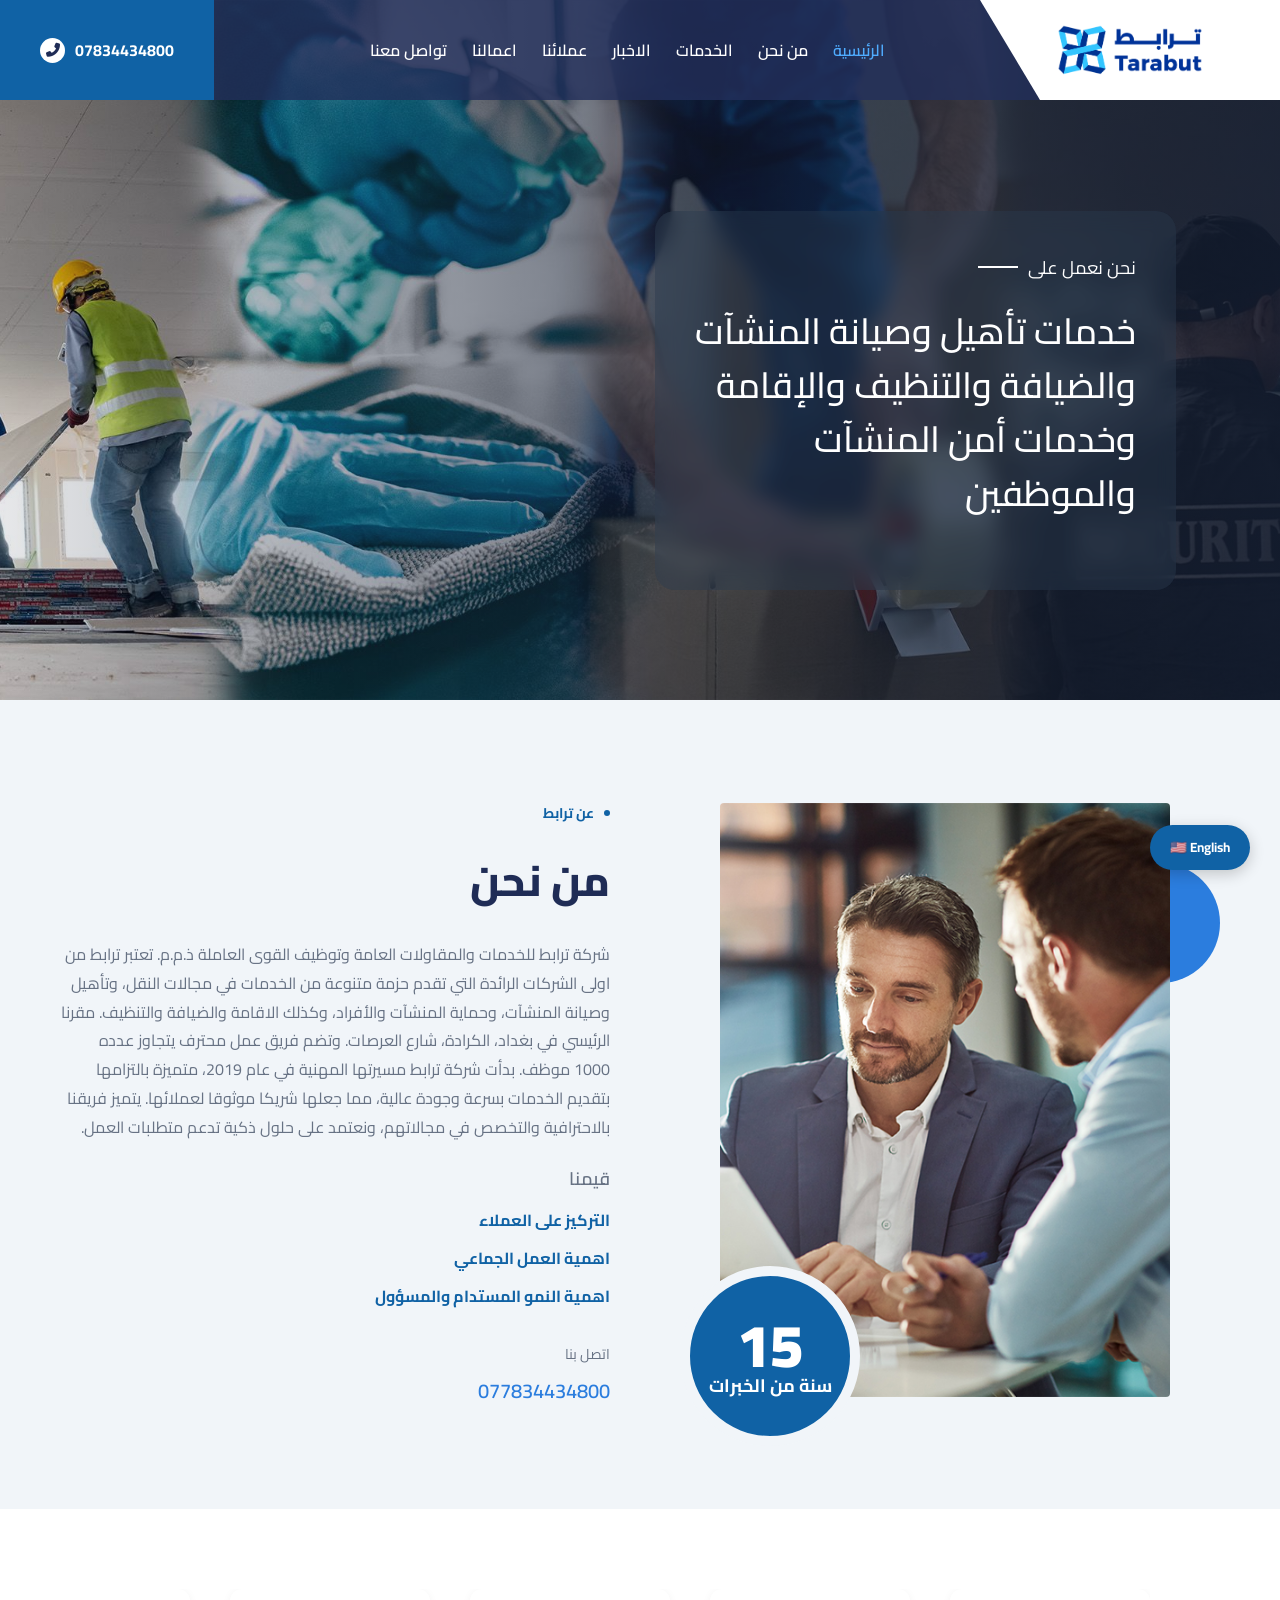
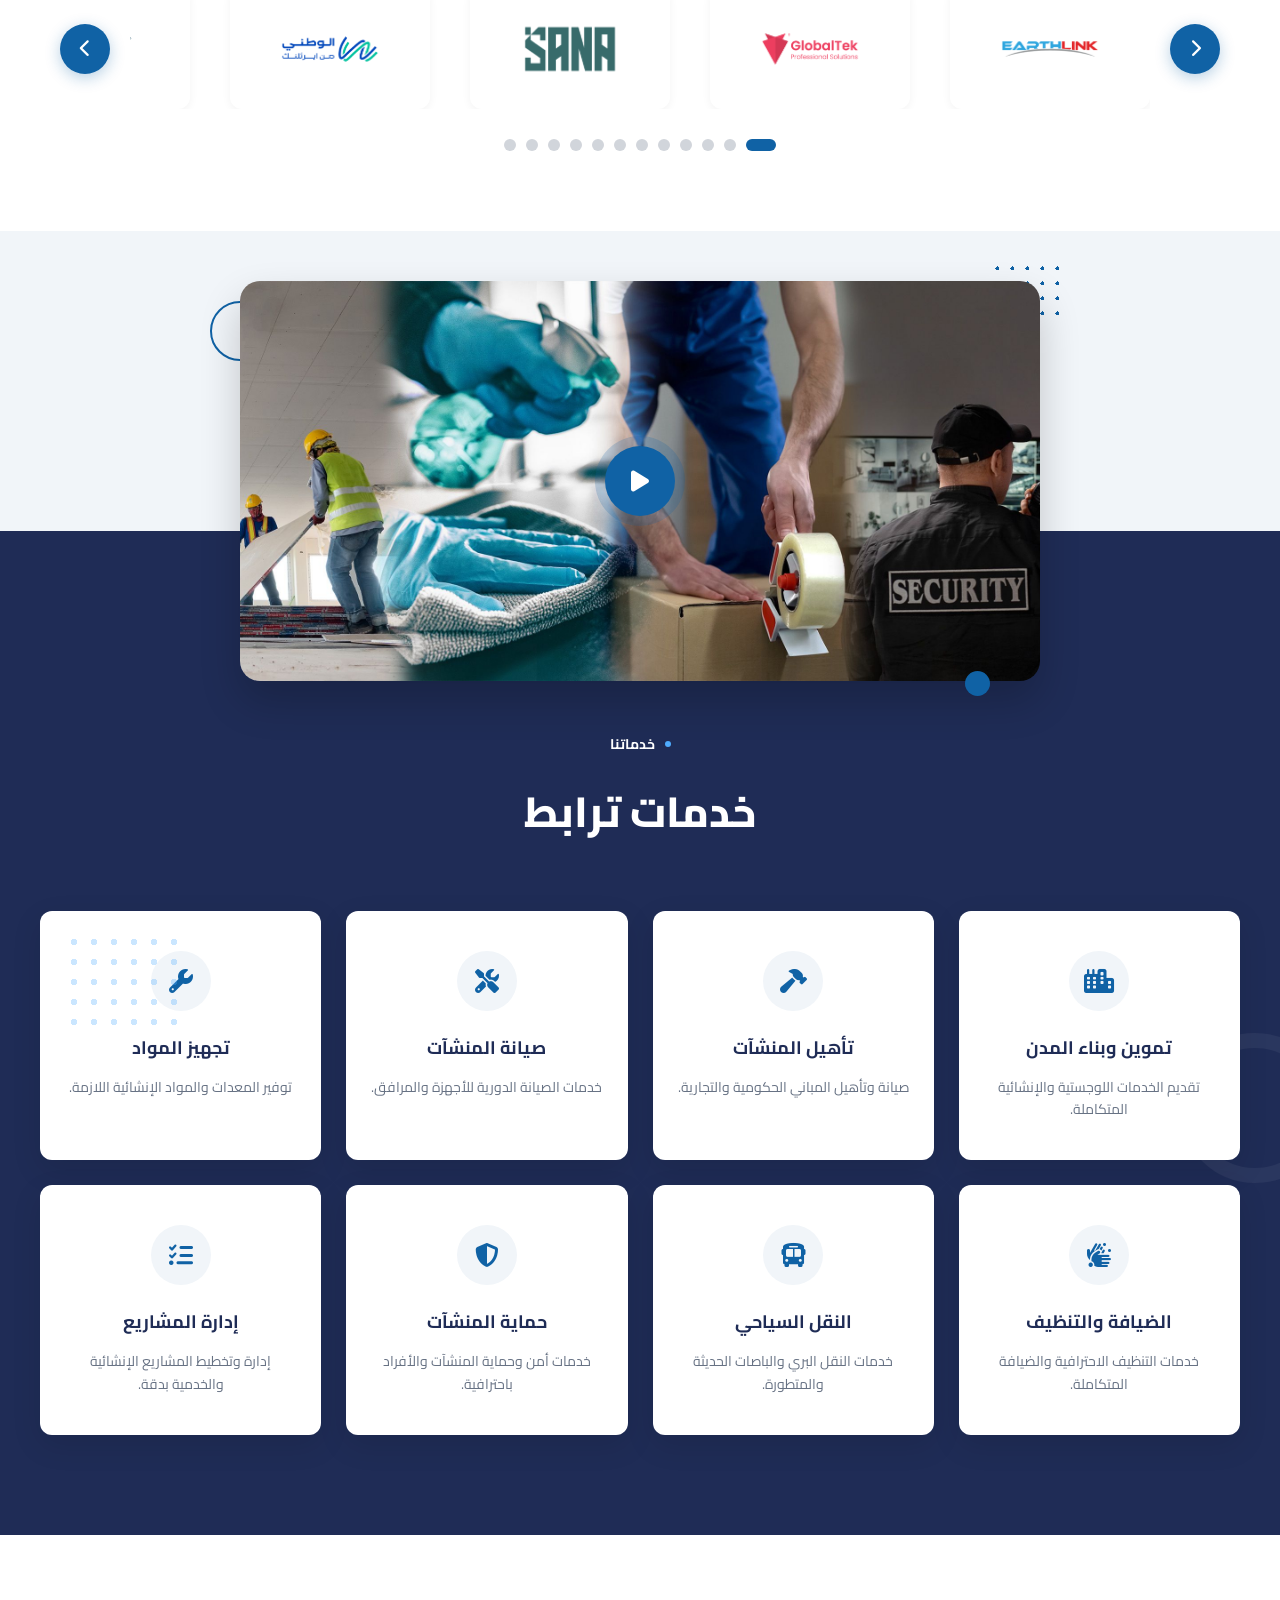
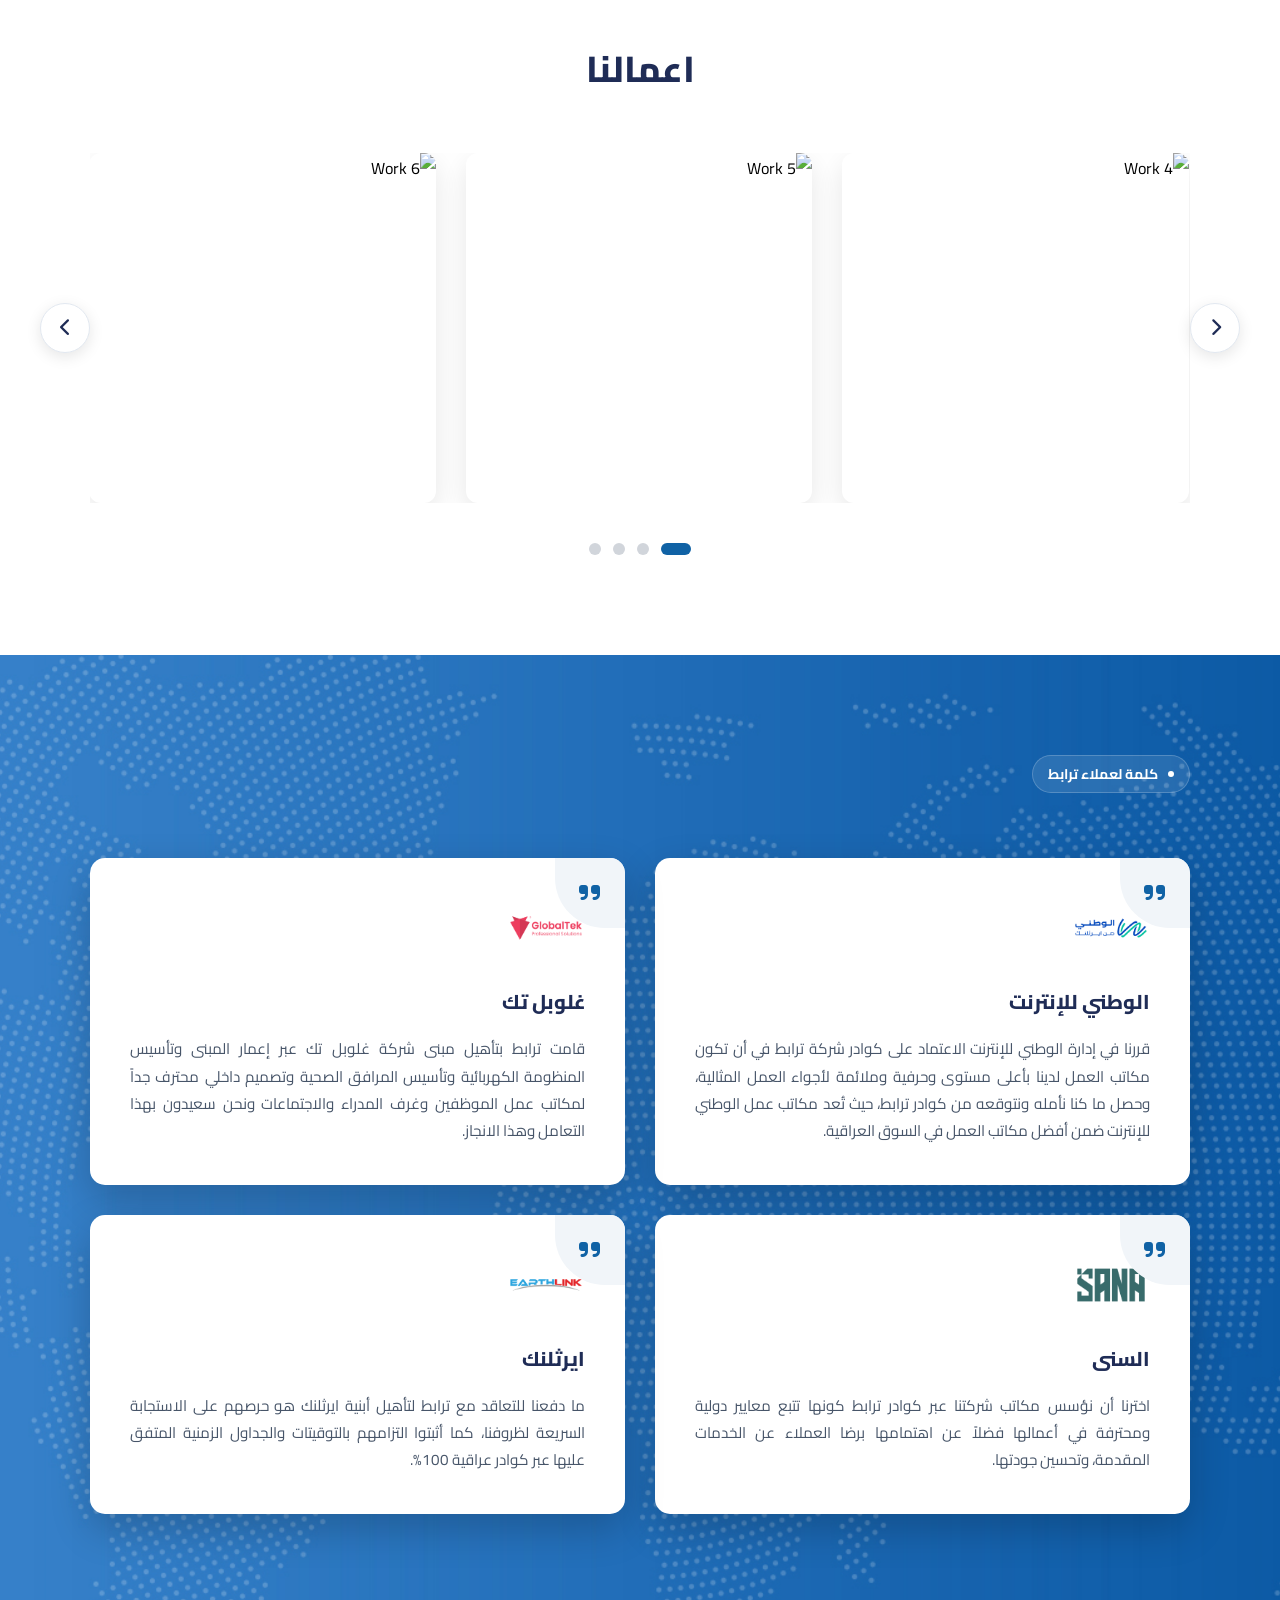
==== index.html @ a8ba9b27 "add partners section" ====
<!DOCTYPE html>
<html dir="rtl" lang="ar">

<head>
  <meta charset="UTF-8" />
  <meta name="viewport" content="width=device-width, initial-scale=1.0" />
  <link rel="stylesheet" href="https://cdnjs.cloudflare.com/ajax/libs/font-awesome/6.4.2/css/all.min.css"
    crossorigin="anonymous" referrerpolicy="no-referrer" />
  <link href="https://fonts.googleapis.com/css2?family=Cairo:wght@400;600;700;900&display=swap" rel="stylesheet">
  <link rel="stylesheet" href="css/style.css" />
  <link rel="stylesheet" href="css/style-en.css" />
  <link rel="stylesheet" href="css/responsive.css" />
  <title>Tarabut</title>
  <script>
    (function () {
      const savedLang = localStorage.getItem('selectedLang') || 'ar';
      const dir = savedLang === 'ar' ? 'rtl' : 'ltr';
      document.documentElement.setAttribute('lang', savedLang);
      document.documentElement.setAttribute('dir', dir);
    })();
  </script>
</head>

<body>

  <button id="lang-toggle" class="lang-btn" data-i18n="lang_btn">🇺🇸 English</button>

  <header class="site-header">
    <div class="header-inner">
      <div class="logo-area">
        <div class="logo-shape">
          <img src="assets/images/logo-tarabut.png" alt="Tarabut Logo" />
        </div>
        <button class="mobile-menu-toggle" id="mobile-menu-toggle" aria-label="Toggle menu">
          <i class="fas fa-bars"></i>
        </button>
      </div>

      <nav class="main-nav" id="main-nav">
        <ul>
          <li><a href="#" class="active" data-i18n="nav_home">الرئيسية</a></li>
          <li><a href="#" data-i18n="nav_about">من نحن</a></li>
          <li><a href="#" data-i18n="nav_services">الخدمات</a></li>
          <li><a href="#" data-i18n="nav_news">الاخبار</a></li>
          <li><a href="#clients" data-i18n="nav_clients">عملائنا</a></li>
          <li><a href="#work" data-i18n="nav_work">اعمالنا</a></li>
          <li><a href="#contact" data-i18n="nav_contact">تواصل معنا</a></li>
        </ul>
      </nav>

      <div class="top-bar">
        <div class="contact-info">
          <span data-i18n="contact_number">07834434800</span>
          <div class="phone-icon-circle">
            <i class="fas fa-phone-alt"></i>
          </div>
        </div>
      </div>
    </div>
  </header>

  <section class="hero">
    <div class="hero-overlay"></div>
    <div class="hero-content container">
      <div class="text-content">
        <p class="hero-subtitle" data-i18n="hero_subtitle">نحن نعمل على</p>
        <h1 class="hero-title" data-i18n="hero_title">
          خدمات تأهيل وصيانة المنشآت <br>
          والضيافة والتنظيف والإقامة <br>
          وخدمات أمن المنشآت <br>
          والموظفين
        </h1>
      </div>
    </div>
  </section>

  <section class="about-us" id="about">
    <div class="container about-container">
      <div class="about-text">
        <div class="section-tag">
          <span class="dot"></span>
          <span data-i18n="about_tag">عن ترابط</span>
        </div>
        <h2 class="section-title" data-i18n="about_title">من نحن</h2>
        <p class="about-description" data-i18n="about_desc">
          شركة ترابط للخدمات والمقاولات العامة...
        </p>

        <h3 class="values-title" data-i18n="about_values_title">قيمنا</h3>
        <ul class="values-list">
          <li data-i18n="about_value_1">- التركيز على العملاء</li>
          <li data-i18n="about_value_2">- اهمية العمل الجماعي</li>
          <li data-i18n="about_value_3">- اهمية النمو المستدام والمسؤول</li>
        </ul>

        <div class="about-contact">
          <span class="contact-label" data-i18n="about_contact_label">اتصل بنا</span>
          <a href="tel:077834434800" class="contact-number" data-i18n="about_contact_number">077834434800</a>
        </div>
      </div>

      <div class="about-image">
        <div class="image-wrapper">
          <img src="assets/images/about-us.jpeg" alt="About Tarabut Meeting" />
          <div class="blue-circle-top"></div>
          <div class="experience-badge">
            <span class="exp-year" data-i18n="year_exp">15</span>
            <span class="exp-text" data-i18n="year_exp_text">سنة من <br> الخبرات</span>
          </div>
        </div>
      </div>
    </div>
  </section>

  <section class="clients-slider-section">
    <div class="container">
      <div class="slider-wrapper">
        <button class="slider-arrow slider-arrow-prev" id="sliderPrev">
          <i class="fas fa-chevron-left"></i>
        </button>

        <div class="slider-container" id="sliderContainer">
          <div class="slider-track" id="sliderTrack">
            <div class="slide-item">
              <img src="assets/images/logo/logo-Earthlink.png" alt="Earthlink">
            </div>
            <div class="slide-item">
              <img src="assets/images/logo/logo-global.png" alt="GlobalTek">
            </div>
            <div class="slide-item">
              <img src="assets/images/logo/logo-sana.png" alt="Sana Tech">
            </div>
            <div class="slide-item">
              <img src="assets/images/logo/logo-watani.png" alt="Watani">
            </div>
            <div class="slide-item">
              <img src="assets/images/logo/Nu.svg" alt="Nu">
            </div>
            <div class="slide-item">
              <img src="assets/images/logo/Tamata.svg" alt="Tamata">
            </div>
            <div class="slide-item">
              <img src="assets/images/logo/Tash.svg" alt="Tash">
            </div>
            <div class="slide-item">
              <img src="assets/images/logo/Tech.svg" alt="Tech">
            </div>
            <div class="slide-item">
              <img src="assets/images/logo/ta3lem.svg" alt="Ta3lem">
            </div>
            <div class="slide-item">
              <img src="assets/images/logo/taza.svg" alt="Taza">
            </div>
            <div class="slide-item">
              <img src="assets/images/logo/window-world.svg" alt="Window World">
            </div>
            <div class="slide-item">
              <img src="assets/images/logo/earthlink-aca.png" alt="Earthlink Academy">
            </div>
          </div>
        </div>

        <button class="slider-arrow slider-arrow-next" id="sliderNext">
          <i class="fas fa-chevron-right"></i>
        </button>
      </div>

      <div class="slider-dots" id="sliderDots"></div>
    </div>
  </section>

  <section class="services-section" id="services">
    <div class="services-video-container">
      <div class="video-placeholder">
        <img src="assets/images/home-banner.jpg" alt="Services Intro" />
        <div class="play-btn">
          <i class="fas fa-play"></i>
        </div>
        <div class="video-dots-top"></div>
        <div class="video-circle-left"></div>
        <div class="video-blue-dot-bottom"></div>
      </div>
    </div>

    <div class="services-content-wrapper">
      <div class="container">
        <div class="services-header">
          <div class="section-tag">
            <span class="dot"></span>
            <span data-i18n="services_tag">خدماتنا</span>
          </div>
          <h2 class="section-title" data-i18n="services_title">خدمات ترابط</h2>
        </div>

        <div class="services-grid">
          <div class="service-card">
            <div class="service-icon"><i class="fas fa-city"></i></div>
            <h3 data-i18n="service_1_title">تموين وبناء المدن</h3>
            <p data-i18n="service_1_desc">تقديم الخدمات اللوجستية والإنشائية المتكاملة.</p>
          </div>
          <div class="service-card">
            <div class="service-icon"><i class="fas fa-hammer"></i></div>
            <h3 data-i18n="service_2_title">تأهيل المنشآت</h3>
            <p data-i18n="service_2_desc">صيانة وتأهيل المباني الحكومية والتجارية.</p>
          </div>
          <div class="service-card">
            <div class="service-icon"><i class="fas fa-tools"></i></div>
            <h3 data-i18n="service_3_title">صيانة المنشآت</h3>
            <p data-i18n="service_3_desc">خدمات الصيانة الدورية للأجهزة والمرافق.</p>
          </div>
          <div class="service-card">
            <div class="service-icon"><i class="fas fa-wrench"></i></div>
            <h3 data-i18n="service_4_title">تجهيز المواد</h3>
            <p data-i18n="service_4_desc">توفير المعدات والمواد الإنشائية اللازمة.</p>
          </div>

          <div class="service-card">
            <div class="service-icon"><i class="fas fa-hands-wash"></i></div>
            <h3 data-i18n="service_5_title">الضيافة والتنظيف</h3>
            <p data-i18n="service_5_desc">خدمات التنظيف الاحترافية والضيافة المتكاملة.</p>
          </div>
          <div class="service-card">
            <div class="service-icon"><i class="fas fa-bus"></i></div>
            <h3 data-i18n="service_6_title">النقل السياحي</h3>
            <p data-i18n="service_6_desc">خدمات النقل البري والباصات الحديثة والمتطورة.</p>
          </div>
          <div class="service-card">
            <div class="service-icon"><i class="fas fa-shield-alt"></i></div>
            <h3 data-i18n="service_7_title">حماية المنشآت</h3>
            <p data-i18n="service_7_desc">خدمات أمن وحماية المنشآت والأفراد باحترافية.</p>
          </div>
          <div class="service-card">
            <div class="service-icon"><i class="fas fa-tasks"></i></div>
            <h3 data-i18n="service_8_title">إدارة المشاريع</h3>
            <p data-i18n="service_8_desc">إدارة وتخطيط المشاريع الإنشائية والخدمية بدقة.</p>
          </div>
        </div>
      </div>
      <div class="bg-dots-left"></div>
      <div class="bg-circle-right"></div>
    </div>
  </section>

  <section class="work-section" id="work">
    <div class="container">
      <div class="work-header">
        <h2 class="section-title text-center" data-i18n="work_title">اعمالنا</h2>
      </div>

      <div class="work-slider-wrapper">
        <button class="work-slider-arrow work-prev" id="workPrev" aria-label="Previous slide">
          <i class="fas fa-chevron-left"></i>
        </button>

        <div class="work-slider-container" id="workSliderContainer">
          <div class="work-slider-track" id="workSliderTrack">
            <!-- Example images using Unsplash for demonstration -->
            <div class="work-item">
              <img src="https://images.unsplash.com/photo-1497366216548-37526070297c?auto=format&fit=crop&w=600&q=80"
                alt="Work 1">
            </div>
            <div class="work-item">
              <img src="https://images.unsplash.com/photo-1497366811353-6870744d04b2?auto=format&fit=crop&w=600&q=80"
                alt="Work 2">
            </div>
            <div class="work-item">
              <img src="https://images.unsplash.com/photo-1497215842964-222b430dc094?auto=format&fit=crop&w=600&q=80"
                alt="Work 3">
            </div>
            <div class="work-item">
              <img src="https://images.unsplash.com/photo-1542744173-8e7e53415bb0?auto=format&fit=crop&w=600&q=80"
                alt="Work 4">
            </div>
            <div class="work-item">
              <img src="https://images.unsplash.com/photo-1524758631624-e2822e304c36?auto=format&fit=crop&w=600&q=80"
                alt="Work 5">
            </div>
            <div class="work-item">
              <img src="https://images.unsplash.com/photo-1556761175-b413da4baf72?auto=format&fit=crop&w=600&q=80"
                alt="Work 6">
            </div>
          </div>
        </div>

        <button class="work-slider-arrow work-next" id="workNext" aria-label="Next slide">
          <i class="fas fa-chevron-right"></i>
        </button>
      </div>

      <div class="work-slider-dots" id="workDots"></div>
    </div>
  </section>

  <section class="testimonials-section" id="testimonials">
    <div class="container">
      <div class="testimonials-header">
        <div class="section-tag">
          <span class="dot"></span>
          <span data-i18n="testimonials_tag">كلمة لعملاء ترابط</span>
        </div>
      </div>

      <div class="testimonials-grid">
        <div class="testimonial-card">
          <div class="quote-icon"><i class="fas fa-quote-right"></i></div>
          <div class="testimonial-logo">
            <img src="assets/images/logo/logo-watani.png" alt="Watani Internet">
          </div>
          <h3 data-i18n="testimonial_1_title">الوطني للإنترنت</h3>
          <p data-i18n="testimonial_1_desc">قررنا في إدارة الوطني للإنترنت الاعتماد على كوادر شركة ترابط في أن تكون
            مكاتب العمل لدينا بأعلى مستوى وحرفية وملائمة لأجواء العمل المثالية، وحصل ما كنا نأمله ونتوقعه من كوادر
            ترابط، حيث تُعد مكاتب عمل الوطني للإنترنت ضمن أفضل مكاتب العمل في السوق العراقية.</p>
        </div>

        <div class="testimonial-card">
          <div class="quote-icon"><i class="fas fa-quote-right"></i></div>
          <div class="testimonial-logo">
            <img src="assets/images/logo/logo-global.png" alt="GlobalTek">
          </div>
          <h3 data-i18n="testimonial_2_title">غلوبل تك</h3>
          <p data-i18n="testimonial_2_desc">قامت ترابط بتأهيل مبنى شركة غلوبل تك عبر إعمار المبنى وتأسيس المنظومة
            الكهربائية وتأسيس المرافق الصحية وتصميم داخلي محترف جداً لمكاتب عمل الموظفين وغرف المدراء والاجتماعات ونحن
            سعيدون بهذا التعامل وهذا الانجاز.</p>
        </div>

        <div class="testimonial-card">
          <div class="quote-icon"><i class="fas fa-quote-right"></i></div>
          <div class="testimonial-logo">
            <img src="assets/images/logo/logo-sana.png" alt="Sana">
          </div>
          <h3 data-i18n="testimonial_3_title">السنى</h3>
          <p data-i18n="testimonial_3_desc">اخترنا أن نؤسس مكاتب شركتنا عبر كوادر ترابط كونها تتبع معايير دولية ومحترفة
            في أعمالها فضلاً عن اهتمامها برضا العملاء عن الخدمات المقدمة، وتحسين جودتها.</p>
        </div>

        <div class="testimonial-card">
          <div class="quote-icon"><i class="fas fa-quote-right"></i></div>
          <div class="testimonial-logo">
            <img src="assets/images/logo/logo-Earthlink.png" alt="Earthlink">
          </div>
          <h3 data-i18n="testimonial_4_title">ايرثلنك</h3>
          <p data-i18n="testimonial_4_desc">ما دفعنا للتعاقد مع ترابط لتأهيل أبنية ايرثلنك هو حرصهم على الاستجابة
            السريعة لظروفنا، كما أثبتوا التزامهم بالتوقيتات والجداول الزمنية المتفق عليها عبر كوادر عراقية 100%.</p>
        </div>
      </div>
    </div>
  </section>

  <script src="js/translations.js"></script>
  <script src="js/main.js"></script>
</body>

</html>
---- css/style.css ----
@import url('https://fonts.googleapis.com/css2?family=Cairo:wght@400;600;700;900&display=swap');

* {
  margin: 0;
  padding: 0;
  box-sizing: border-box;
  font-family: 'Cairo', sans-serif;
}

html,
body {
  overflow-x: hidden;
  width: 100%;
  position: relative;
}

section {
  overflow: hidden;
}

.text-center {
  text-align: center;
}

.lang-btn {
  position: fixed;
  bottom: 30px;
  right: 30px;
  background-color: #1062a5;
  color: #fff;
  border: none;
  padding: 10px 20px;
  border-radius: 30px;
  font-weight: 700;
  cursor: pointer;
  z-index: 1000;
  box-shadow: 0 4px 15px rgba(0, 0, 0, 0.2);
  transition: all 0.3s ease;
}

.lang-btn:hover {
  background-color: #0d518c;
  transform: translateY(-2px);
}

.site-header {
  position: absolute;
  top: 0;
  left: 0;
  width: 100%;
  z-index: 100;
  background: transparent;
}

.header-inner {
  display: flex;
  height: 100px;
  position: relative;
  justify-content: space-between;
  align-items: center;
  width: 100%;
  background-color: transparent;
}

.logo-area {
  position: relative;
  z-index: 10;
  display: flex;
  align-items: center;
  background-color: #fff;
  height: 100%;
  padding: 0 60px;
  clip-path: polygon(0 0, 100% 0, 100% 100%, 60px 100%);
}

.logo-shape {
  width: 100%;
  display: flex;
  justify-content: center;
  align-items: center;
}

.logo-shape img {
  max-width: 180px;
  height: auto;
}


.top-bar {
  height: 100%;
  background-color: #1062a5;
  display: flex;
  align-items: center;
  padding: 0 40px;
  margin-left: 0;
}

.contact-info {
  display: flex;
  align-items: center;
  color: #fff;
  gap: 10px;
  font-weight: 700;
}

.phone-icon-circle {
  background: #fff;
  color: #1f2c56;
  width: 25px;
  height: 25px;
  border-radius: 50%;
  display: flex;
  justify-content: center;
  align-items: center;
  font-size: 14px;
}

.main-nav {
  display: flex;
  align-items: center;
  height: 100%;
  background: rgba(34, 47, 90, 0.8);
  padding: 0 40px;
  margin-right: -60px;
  flex-grow: 1;
  justify-content: center;
}

.main-nav ul {
  list-style: none;
  display: flex;
  gap: 25px;
}

.main-nav ul li a {
  text-decoration: none;
  color: #fff;
  font-size: 16px;
  font-weight: 600;
  transition: color 0.3s;
}

.main-nav ul li a:hover,
.main-nav ul li a.active {
  color: #4facfe;
}

.hero {
  position: relative;
  height: 700px;
  width: 100%;
  padding-top: 100px;
  background-image: url('../assets/images/home-banner.jpg');
  background-size: cover;
  background-position: center;
  display: flex;
  align-items: center;
}

.hero-overlay {
  position: absolute;
  top: 0;
  left: 0;
  width: 100%;
  height: 100%;
  background: linear-gradient(270deg, rgba(20, 30, 50, 0.85) 0%, rgba(20, 30, 50, 0.6) 50%, rgba(20, 30, 50, 0.1) 100%);
  z-index: 1;
}

.hero-content {
  position: relative;
  z-index: 2;
  width: 100%;
  max-width: 1200px;
  margin: 0 auto;
  color: #fff;
  display: flex;
  justify-content: flex-start;
  padding: 0 5%;
}

.text-content {
  background-color: rgba(44, 62, 80, 0.4);
  backdrop-filter: blur(10px);
  -webkit-backdrop-filter: blur(10px);
  padding: 40px;
  border-radius: 20px;
  max-width: 650px;
}

.hero-subtitle {
  display: flex;
  align-items: center;
  gap: 10px;
  font-size: 18px;
  margin-bottom: 20px;
}

.hero-subtitle::after {
  content: '';
  display: block;
  width: 40px;
  height: 2px;
  background: #fff;
}

.hero-title {
  font-size: 36px;
  font-weight: 500;
  line-height: 1.5;
  margin-bottom: 30px;
}

.about-us {
  padding: 100px 0;
  background-color: #f1f5f9;
  position: relative;
  overflow: hidden;
}

.about-container {
  display: flex;
  align-items: center;
  justify-content: space-between;
  gap: 60px;
  flex-direction: row-reverse;
  max-width: 1200px;
  margin: 0 auto;
  padding: 0 20px;
}

.about-text {
  flex: 1;
}

.section-tag {
  display: flex;
  align-items: center;
  justify-content: flex-start;
  gap: 10px;
  color: #1062a5;
  font-weight: 700;
  font-size: 14px;
  margin-bottom: 15px;
}

.section-tag .dot {
  width: 6px;
  height: 6px;
  background-color: #1062a5;
  border-radius: 50%;
}

.section-title {
  font-size: 42px;
  font-weight: 800;
  color: #1f2c56;
  margin-bottom: 20px;
  position: relative;
}

.about-description {
  color: #677284;
  font-size: 16px;
  line-height: 1.8;
  margin-bottom: 20px;
  font-weight: 400;
}

.values-title {
  font-size: 18px;
  color: #677284;
  margin-bottom: 10px;
  font-weight: 600;
}

.values-list {
  list-style: none;
  margin-bottom: 30px;
  padding: 0;
}

.values-list li {
  color: #1062a5;
  font-size: 16px;
  font-weight: 700;
  margin-bottom: 8px;
}

.about-contact {
  display: block;
  margin-top: 15px;
}

.contact-label {
  display: block;
  font-size: 14px;
  color: #677284;
  margin-bottom: 5px;
}

.contact-number {
  font-size: 20px;
  font-weight: 600;
  color: #2b7dde;
  text-decoration: none;
  display: inline-block;
  direction: ltr;
}

.about-image {
  flex: 1;
  position: relative;
  display: flex;
  justify-content: center;
}

.image-wrapper {
  position: relative;
  z-index: 10;
}

.image-wrapper img {
  width: 100%;
  max-width: 450px;
  height: auto;
  min-height: 500px;
  object-fit: cover;
  border-radius: 4px;
}

.experience-badge {
  position: absolute;
  bottom: -40px;
  left: -40px;
  width: 180px;
  height: 180px;
  background-color: #1062a5;
  border-radius: 50%;
  color: #fff;
  display: flex;
  flex-direction: column;
  justify-content: center;
  align-items: center;
  text-align: center;
  border: 10px solid #f1f5f9;
  z-index: 20;
}

.exp-year {
  font-size: 60px;
  font-weight: 900;
  line-height: 1;
}

.exp-text {
  font-size: 18px;
  font-weight: 700;
  line-height: 1.2;
}

.blue-circle-top {
  position: absolute;
  top: 60px;
  right: -50px;
  width: 120px;
  height: 120px;
  background-color: #2b7dde;
  border-radius: 50%;
  z-index: -1;
}

.clients-slider-section {
  padding: 80px 0;
  background-color: #fff;
  position: relative;
  overflow: hidden;
}

.clients-slider-section .container {
  max-width: 1200px;
  margin: 0 auto;
  padding: 0 20px;
}

.slider-wrapper {
  position: relative;
  display: flex;
  align-items: center;
  gap: 20px;
}

.slider-container {
  flex: 1;
  overflow: hidden;
  position: relative;
}

.slider-track {
  display: flex;
  gap: 40px;
  transition: transform 0.5s ease-in-out;
  will-change: transform;
}

.slide-item {
  flex: 0 0 auto;
  width: 200px;
  height: 120px;
  display: flex;
  align-items: center;
  justify-content: center;
  background: #fff;
  border-radius: 12px;
  padding: 20px;
  box-shadow: 0 2px 10px rgba(0, 0, 0, 0.05);
  transition: all 0.3s ease;
}

.slide-item:hover {
  transform: translateY(-5px);
  box-shadow: 0 8px 20px rgba(0, 0, 0, 0.1);
}

.slide-item img {
  max-width: 100%;
  max-height: 100%;
  object-fit: contain;
  filter: none;
  opacity: 1;
  transition: all 0.3s ease;
}

.slide-item:hover img {
  transform: scale(1.05);
}

.slider-arrow {
  width: 50px;
  height: 50px;
  border-radius: 50%;
  background-color: #1062a5;
  color: #fff;
  border: none;
  cursor: pointer;
  display: flex;
  align-items: center;
  justify-content: center;
  font-size: 18px;
  transition: all 0.3s ease;
  box-shadow: 0 4px 15px rgba(16, 98, 165, 0.3);
  z-index: 10;
}

.slider-arrow:hover {
  background-color: #0d518c;
  transform: scale(1.1);
  box-shadow: 0 6px 20px rgba(16, 98, 165, 0.4);
}

.slider-arrow:active {
  transform: scale(0.95);
}

.slider-arrow i {
  pointer-events: none;
}

.slider-dots {
  display: flex;
  justify-content: center;
  gap: 10px;
  margin-top: 30px;
}

.slider-dot {
  width: 12px;
  height: 12px;
  border-radius: 50%;
  background-color: #d1d5db;
  cursor: pointer;
  transition: all 0.3s ease;
  border: none;
  padding: 0;
}

.slider-dot.active {
  background-color: #1062a5;
  width: 30px;
  border-radius: 6px;
}

.slider-dot:hover {
  background-color: #9ca3af;
}

[dir="rtl"] .slider-arrow-prev i {
  transform: scaleX(-1);
}

[dir="rtl"] .slider-arrow-next i {
  transform: scaleX(-1);
}

.services-section {
  position: relative;
  background-color: #f1f5f9;
  padding-top: 50px;
}

.services-video-container {
  max-width: 800px;
  margin: 0 auto;
  position: relative;
  z-index: 10;
}

.video-placeholder {
  position: relative;
  border-radius: 20px;
  overflow: visible;
  box-shadow: 0 20px 40px rgba(0, 0, 0, 0.2);
}

.video-placeholder img {
  width: 100%;
  height: 400px;
  object-fit: cover;
  border-radius: 20px;
  display: block;
}

.play-btn {
  position: absolute;
  top: 50%;
  left: 50%;
  transform: translate(-50%, -50%);
  width: 70px;
  height: 70px;
  background-color: #1062a5;
  color: #fff;
  border-radius: 50%;
  display: flex;
  align-items: center;
  justify-content: center;
  font-size: 24px;
  cursor: pointer;
  box-shadow: 0 0 0 10px rgba(16, 98, 165, 0.2);
  transition: all 0.3s ease;
}

.play-btn:hover {
  transform: translate(-50%, -50%) scale(1.1);
  background-color: #0d518c;
}

.video-dots-top {
  position: absolute;
  top: -20px;
  right: -30px;
  width: 80px;
  height: 60px;
  background-image: radial-gradient(#1062a5 2px, transparent 2px);
  background-size: 15px 15px;
  z-index: -1;
}

.video-circle-left {
  position: absolute;
  top: 20px;
  left: -30px;
  width: 60px;
  height: 60px;
  border: 2px solid #1062a5;
  border-radius: 50%;
  z-index: -1;
}

.video-blue-dot-bottom {
  position: absolute;
  bottom: -15px;
  right: 50px;
  width: 25px;
  height: 25px;
  background-color: #1062a5;
  border-radius: 50%;
}

.services-content-wrapper {
  background-color: #1f2c56;
  padding: 200px 0 100px;
  margin-top: -150px;
  position: relative;
  overflow: hidden;
}

.services-header {
  text-align: center;
  margin-bottom: 60px;
}

.services-header .section-tag {
  justify-content: center;
  color: #fff;
}

.services-header .section-tag .dot {
  background-color: #4facfe;
}

.services-header .section-title {
  color: #fff;
}

.services-grid {
  display: grid;
  grid-template-columns: repeat(4, 1fr);
  gap: 25px;
  max-width: 1200px;
  margin: 0 auto;
  align-items: stretch;
}

.service-card {
  background-color: #fff;
  padding: 40px 25px;
  border-radius: 12px;
  text-align: center;
  transition: all 0.3s ease;
  display: flex;
  flex-direction: column;
  align-items: center;
  box-shadow: 0 10px 30px rgba(0, 0, 0, 0.1);
  height: 100%;
}

.service-card:nth-child(n+5) {
  grid-column: auto;
}


.service-icon {
  width: 60px;
  height: 60px;
  background-color: #f1f5f9;
  border-radius: 50%;
  display: flex;
  align-items: center;
  justify-content: center;
  color: #1062a5;
  font-size: 24px;
  margin-bottom: 20px;
}

.service-card h3 {
  font-size: 18px;
  color: #1f2c56;
  margin-bottom: 12px;
  font-weight: 700;
}

.service-card p {
  font-size: 14px;
  color: #677284;
  line-height: 1.6;
}

.service-card:hover {
  transform: translateY(-10px);
  background-color: #1062a5;
  color: #fff;
}

.service-card:hover .service-icon {
  background-color: rgba(255, 255, 255, 0.2);
  color: #fff;
}

.service-card:hover h3,
.service-card:hover p {
  color: #fff;
}

.bg-dots-left {
  position: absolute;
  top: 40%;
  left: 5%;
  width: 120px;
  height: 100px;
  background-image: radial-gradient(rgba(79, 172, 254, 0.3) 3px, transparent 3px);
  background-size: 20px 20px;
}

.bg-circle-right {
  position: absolute;
  top: 50%;
  right: -50px;
  width: 150px;
  height: 150px;
  border: 15px solid rgba(255, 255, 255, 0.05);
  border-radius: 50%;
}

@media (max-width: 1100px) {
  .services-grid {
    grid-template-columns: repeat(2, 1fr);
    padding: 0 20px;
  }

  .services-grid .service-card:nth-child(5) {
    margin-inline-start: 0;
  }
}

@media (max-width: 768px) {
  .services-grid {
    grid-template-columns: 1fr;
  }
}

.work-section {
  padding: 100px 0;
  background-color: #fff;
  overflow: hidden;
}

.work-header {
  margin-bottom: 50px;
}

.work-header .section-title {
  font-size: 36px;
  color: #1f2c56;
}

.work-slider-wrapper {
  position: relative;
  max-width: 1200px;
  margin: 0 auto;
  padding: 0 50px;
  display: flex;
  align-items: center;
}

.work-slider-container {
  width: 100%;
  overflow: hidden;
  position: relative;
}

.work-slider-track {
  display: flex;
  gap: 30px;
  transition: transform 0.5s ease-in-out;
  will-change: transform;
}

.work-item {
  flex: 0 0 calc((100% - 60px) / 3);
  height: 350px;
  border-radius: 12px;
  overflow: hidden;
  box-shadow: 0 10px 30px rgba(0, 0, 0, 0.1);
}

.work-item img {
  width: 100%;
  height: 100%;
  object-fit: cover;
  transition: transform 0.5s ease;
}

.work-item:hover img {
  transform: scale(1.1);
}

.work-slider-arrow {
  width: 50px;
  height: 50px;
  border-radius: 50%;
  background-color: #fff;
  color: #1f2c56;
  border: 1px solid #e2e8f0;
  cursor: pointer;
  display: flex;
  align-items: center;
  justify-content: center;
  font-size: 18px;
  transition: all 0.3s ease;
  position: absolute;
  top: 50%;
  transform: translateY(-50%);
  z-index: 10;
  box-shadow: 0 4px 15px rgba(0, 0, 0, 0.1);
}

.work-slider-arrow:hover {
  background-color: #1062a5;
  color: #fff;
  border-color: #1062a5;
}

.work-prev {
  left: 0;
}

.work-next {
  right: 0;
}

.work-slider-dots {
  display: flex;
  justify-content: center;
  gap: 12px;
  margin-top: 40px;
}

.work-dot {
  width: 12px;
  height: 12px;
  border-radius: 50%;
  background-color: #d1d5db;
  cursor: pointer;
  border: none;
  padding: 0;
  transition: all 0.3s ease;
}

.work-dot.active {
  background-color: #1062a5;
  width: 30px;
  border-radius: 6px;
}

.testimonials-section {
  padding: 100px 0;
  background-color: #1062a5;
  background-image: url('../assets/images/test-bg.jpg');
  background-size: cover;
  background-position: center;
  background-repeat: no-repeat;
  position: relative;
  overflow: hidden;
}

.testimonials-header {
  max-width: 1100px;
  margin: 0 auto 50px;
  display: flex;
  justify-content: flex-start;
}

.testimonials-section .section-tag {
  color: #fff;
  background: rgba(255, 255, 255, 0.1);
  padding: 5px 15px;
  border-radius: 50px;
  border: 1px solid rgba(255, 255, 255, 0.2);
}

.testimonials-section .section-tag .dot {
  background-color: #fff;
}

.testimonials-grid {
  display: grid;
  grid-template-columns: repeat(2, 1fr);
  gap: 30px;
  max-width: 1100px;
  margin: 0 auto;
}

.testimonial-card {
  background-color: #fff;
  padding: 40px;
  border-radius: 15px;
  position: relative;
  box-shadow: 0 15px 40px rgba(0, 0, 0, 0.2);
  transition: transform 0.3s ease;
  overflow: hidden;
}

.testimonial-card:hover {
  transform: translateY(-10px);
}

.quote-icon {
  position: absolute;
  top: 0;
  right: 0;
  width: 70px;
  height: 70px;
  background-color: #f1f5f9;
  display: flex;
  align-items: center;
  justify-content: center;
  border-bottom-left-radius: 50px;
  color: #1062a5;
  font-size: 24px;
}

.testimonial-logo {
  height: 60px;
  margin-bottom: 25px;
  display: flex;
  align-items: center;
}

.testimonial-logo img {
  max-height: 100%;
  max-width: 150px;
  object-fit: contain;
}

.testimonial-card h3 {
  color: #1f2c56;
  font-size: 1.25rem;
  margin-bottom: 15px;
  font-weight: 800;
}

.testimonial-card p {
  color: #475569;
  line-height: 1.8;
  font-size: 0.95rem;
  text-align: justify;
}

[dir="ltr"] .testimonials-header {
  justify-content: flex-start;
}

[dir="ltr"] .quote-icon {
  right: auto;
  left: 0;
  border-bottom-left-radius: 0;
  border-bottom-right-radius: 50px;
}

@media (max-width: 991px) {
  .testimonials-grid {
    grid-template-columns: 1fr;
    max-width: 600px;
  }
}


@media (max-width: 1024px) {
  .work-item {
    flex: 0 0 calc((100% - 30px) / 2);
  }
}

@media (max-width: 640px) {
  .work-item {
    flex: 0 0 100%;
  }

  .work-slider-wrapper {
    padding: 0 40px;
  }
}
---- css/style-en.css ----
html[dir="ltr"] .logo-area {
    padding: 0 60px;
    clip-path: polygon(0 0, 100% 0, calc(100% - 60px) 100%, 0 100%);
}

html[dir="ltr"] .main-nav {
    margin-right: 0;
    margin-left: -60px;
}

html[dir="ltr"] .contact-info {
    flex-direction: row-reverse;
}

html[dir="ltr"] .hero-subtitle {
    flex-direction: row;
}

html[dir="ltr"] .hero-subtitle::before {
    margin-left: 0;
    margin-right: 15px;
}

html[dir="ltr"] .hero-title {
    line-height: 1.2;
}

html[dir="ltr"] .about-description {
    line-height: 1.6;
}

html[dir="ltr"] .section-title {
    line-height: 1.2;
}

html[dir="ltr"] .values-list li {
    line-height: 1.5;
}

html[dir="ltr"] .hero-title {
    text-align: left;
}

html[dir="ltr"] .experience-badge {
    left: auto;
    right: -40px;
}

html[dir="ltr"] .blue-circle-top {
    right: auto;
    left: -50px;
}

html[dir="ltr"] .about-image {}

html[dir="ltr"] .about-text {
    text-align: left;
}

html[dir="ltr"] .about-container {
    flex-direction: row-reverse;
}

html[dir="ltr"] .about-text {
    text-align: left;
}

html[dir="ltr"] .section-tag {
    justify-content: flex-start;
}

html[dir="ltr"] .contact-number {
    direction: ltr;
}

html[dir="ltr"] .exp-text {
    font-size: 14px;
}
---- css/responsive.css ----
.mobile-menu-toggle {
  display: none;
  background: #1062a5;
  border: none;
  color: #fff;
  font-size: 24px;
  cursor: pointer;
  z-index: 1001;
  padding: 10px 15px;
  margin-left: 20px;
  border-radius: 5px;
  transition: background 0.3s;
  min-width: 45px;
  min-height: 45px;
  align-items: center;
  justify-content: center;
}

.mobile-menu-toggle:hover {
  background: #0d518c;
}

.mobile-menu-toggle i {
  display: block;
  line-height: 1;
}

html[dir="ltr"] .logo-area {
  clip-path: polygon(0 0, 100% 0, calc(100% - 60px) 100%, 0 100%);
}

@media (max-width: 1024px) {
  /* Header */
  .header-inner {
    height: 90px;
  }

  .logo-area {
    padding: 0 40px;
  }

  .logo-shape img {
    max-width: 150px;
  }

  .main-nav {
    padding: 0 30px;
  }

  .main-nav ul {
    gap: 20px;
  }

  .main-nav ul li a {
    font-size: 15px;
  }

  .top-bar {
    padding: 0 30px;
  }

  .contact-info {
    font-size: 14px;
  }

  /* Hero */
  .hero {
    height: 600px;
    padding-top: 90px;
  }

  .text-content {
    padding: 35px;
    max-width: 600px;
  }

  .hero-title {
    font-size: 32px;
  }

  .hero-subtitle {
    font-size: 17px;
  }

  /* About */
  .about-us {
    padding: 80px 0;
  }

  .about-container {
    gap: 50px;
  }

  .section-title {
    font-size: 36px;
  }

  .image-wrapper img {
    max-width: 400px;
    min-height: 450px;
  }

  .experience-badge {
    width: 160px;
    height: 160px;
    bottom: -35px;
    left: -35px;
  }

  .exp-year {
    font-size: 50px;
  }

  .exp-text {
    font-size: 16px;
  }

  /* Clients Slider */
  .clients-slider-section {
    padding: 60px 0;
  }

  .clients-slider-section .container {
    padding: 0 30px;
  }

  .slide-item {
    width: 180px;
    height: 110px;
  }

  .slider-arrow {
    width: 45px;
    height: 45px;
    font-size: 16px;
  }

  /* Services */
  .services-section {
    padding-top: 40px;
  }

  .services-video-container {
    max-width: 90%;
    padding: 0 20px;
  }

  .video-placeholder img {
    height: 350px;
  }

  .play-btn {
    width: 65px;
    height: 65px;
    font-size: 22px;
    box-shadow: 0 0 0 8px rgba(16, 98, 165, 0.2);
  }

  .services-content-wrapper {
    padding: 180px 0 80px;
    margin-top: -130px;
  }

  .services-header {
    margin-bottom: 50px;
  }

  .services-grid {
    gap: 20px;
  }

  .service-card {
    padding: 35px 20px;
  }

  .bg-dots-left {
    width: 100px;
    height: 80px;
    left: 3%;
  }

  .bg-circle-right {
    width: 120px;
    height: 120px;
    border-width: 12px;
    right: -40px;
  }

  /* LTR Support */
  html[dir="ltr"] .about-container {
    flex-direction: row-reverse;
  }

  html[dir="ltr"] .about-text {
    text-align: left;
  }

  html[dir="ltr"] .section-tag {
    justify-content: flex-start;
  }

  html[dir="ltr"] .experience-badge {
    left: auto;
    right: -35px;
  }

  html[dir="ltr"] .blue-circle-top {
    right: auto;
    left: -50px;
  }
}

@media (max-width: 768px) {
  /* Header */
  .header-inner {
    height: 80px;
    flex-wrap: wrap;
  }

  .logo-area {
    padding: 0 30px;
    clip-path: polygon(0 0, 100% 0, 100% 100%, 0 100%);
    width: 100%;
    justify-content: space-between;
    flex-direction: row;
    position: relative;
  }

  .logo-shape {
    width: auto !important;
    flex: 0 0 auto !important;
    justify-content: flex-start;
    max-width: calc(100% - 70px);
  }

  .logo-shape img {
    max-width: 130px;
  }

  .mobile-menu-toggle {
    display: flex !important;
    align-items: center;
    justify-content: center;
    background: #1062a5;
    border-radius: 5px;
    transition: background 0.3s;
    min-width: 45px;
    min-height: 45px;
    flex-shrink: 0;
    position: relative;
    z-index: 10;
  }

  .mobile-menu-toggle:hover {
    background: #0d518c;
  }

  .main-nav {
    display: none;
    position: absolute;
    top: 80px;
    left: 0;
    width: 100%;
    background: rgba(34, 47, 90, 0.98);
    padding: 20px 0;
    margin: 0;
    flex-direction: column;
    height: auto;
    z-index: 999;
  }

  .main-nav.active {
    display: flex;
  }

  .main-nav ul {
    flex-direction: column;
    width: 100%;
    gap: 0;
    padding: 0 20px;
  }

  .main-nav ul li {
    width: 100%;
    border-bottom: 1px solid rgba(255, 255, 255, 0.1);
  }

  .main-nav ul li a {
    display: block;
    padding: 15px 20px;
    font-size: 16px;
  }

  .top-bar {
    width: 100%;
    height: 50px;
    padding: 0 20px;
    margin: 0;
  }

  .contact-info {
    font-size: 13px;
  }

  /* Hero */
  .hero {
    height: 550px;
    padding-top: 130px;
  }

  .hero-content {
    padding: 0 20px;
  }

  .text-content {
    padding: 30px;
    max-width: 100%;
  }

  .hero-title {
    font-size: 28px;
    line-height: 1.4;
  }

  .hero-subtitle {
    font-size: 16px;
    margin-bottom: 15px;
  }

  /* About */
  .about-us {
    padding: 60px 0;
  }

  .about-container {
    flex-direction: column;
    gap: 40px;
  }

  .about-text {
    order: 2;
    text-align: center;
  }

  .about-image {
    order: 1;
  }

  .section-tag {
    justify-content: center;
  }

  .section-title {
    font-size: 32px;
  }

  .about-description {
    font-size: 15px;
    line-height: 1.7;
  }

  .image-wrapper {
    width: 100%;
  }

  .image-wrapper img {
    max-width: 100%;
    min-height: 400px;
  }

  .experience-badge {
    width: 140px;
    height: 140px;
    bottom: -30px;
    left: -30px;
    border: 8px solid #f1f5f9;
  }

  .exp-year {
    font-size: 45px;
  }

  .exp-text {
    font-size: 14px;
  }

  .blue-circle-top {
    width: 100px;
    height: 100px;
    top: 50px;
    right: -40px;
  }

  /* Clients Slider */
  .clients-slider-section {
    padding: 50px 0;
  }

  .clients-slider-section .container {
    padding: 0 20px;
  }

  .slider-wrapper {
    gap: 15px;
  }

  .slide-item {
    width: 160px;
    height: 100px;
    padding: 15px;
  }

  .slider-track {
    gap: 25px;
  }

  .slider-arrow {
    width: 40px;
    height: 40px;
    font-size: 14px;
  }

  .slider-dots {
    margin-top: 25px;
    gap: 8px;
  }

  .slider-dot {
    width: 10px;
    height: 10px;
  }

  .slider-dot.active {
    width: 25px;
  }

  /* Services */
  .services-section {
    padding-top: 30px;
  }

  .services-video-container {
    max-width: 95%;
    padding: 0 15px;
  }

  .video-placeholder {
    border-radius: 15px;
  }

  .video-placeholder img {
    height: 300px;
    border-radius: 15px;
  }

  .play-btn {
    width: 60px;
    height: 60px;
    font-size: 20px;
    box-shadow: 0 0 0 6px rgba(16, 98, 165, 0.2);
  }

  .video-dots-top {
    top: -15px;
    right: -20px;
    width: 60px;
    height: 45px;
    background-size: 12px 12px;
  }

  .video-circle-left {
    top: 15px;
    left: -20px;
    width: 45px;
    height: 45px;
  }

  .video-blue-dot-bottom {
    bottom: -12px;
    right: 30px;
    width: 20px;
    height: 20px;
  }

  .services-content-wrapper {
    padding: 150px 0 60px;
    margin-top: -100px;
  }

  .services-header {
    margin-bottom: 40px;
  }

  .services-header .section-title {
    font-size: 32px;
  }

  .services-grid {
    grid-template-columns: repeat(2, 1fr);
    gap: 20px;
    padding: 0 20px;
  }

  .service-card {
    padding: 30px 20px;
  }

  .service-icon {
    width: 55px;
    height: 55px;
    font-size: 22px;
    margin-bottom: 18px;
  }

  .service-card h3 {
    font-size: 17px;
    margin-bottom: 10px;
  }

  .service-card p {
    font-size: 13px;
  }

  .bg-dots-left {
    width: 80px;
    height: 60px;
    left: 2%;
    top: 35%;
  }

  .bg-circle-right {
    width: 100px;
    height: 100px;
    border-width: 10px;
    right: -30px;
  }

  /* LTR Support */
  html[dir="ltr"] .main-nav {
    margin-left: -60px;
    margin-right: 0;
  }

  html[dir="ltr"] .logo-area {
    clip-path: polygon(0 0, 100% 0, calc(100% - 60px) 100%, 0 100%);
  }

  html[dir="ltr"] .logo-shape {
    justify-content: flex-start;
  }

  html[dir="ltr"] .mobile-menu-toggle {
    margin-left: 0;
    margin-right: 20px;
  }

  html[dir="ltr"] .about-text {
    text-align: center;
  }

  html[dir="ltr"] .section-tag {
    justify-content: center;
  }

  html[dir="ltr"] .experience-badge {
    left: auto;
    right: -30px;
  }

  html[dir="ltr"] .blue-circle-top {
    right: auto;
    left: -40px;
  }

  html[dir="ltr"] .video-dots-top {
    right: auto;
    left: -20px;
  }

  html[dir="ltr"] .video-circle-left {
    left: auto;
    right: -20px;
  }

  html[dir="ltr"] .video-blue-dot-bottom {
    right: auto;
    left: 30px;
  }

  html[dir="ltr"] .bg-dots-left {
    left: auto;
    right: 2%;
  }

  html[dir="ltr"] .bg-circle-right {
    right: auto;
    left: -30px;
  }

  html[dir="ltr"] .about-container {
    flex-direction: column;
  }
}

@media (max-width: 480px) {
  /* Header */
  .header-inner {
    height: 70px;
  }

  .logo-area {
    padding: 0 20px;
  }

  .logo-shape img {
    max-width: 110px;
  }

  .main-nav {
    top: 70px;
  }

  .top-bar {
    height: 45px;
    padding: 0 15px;
  }

  .contact-info {
    font-size: 12px;
    gap: 8px;
  }

  .contact-info span {
    display: none;
  }

  .phone-icon-circle {
    width: 22px;
    height: 22px;
    font-size: 12px;
  }

  /* Hero */
  .hero {
    height: 500px;
    padding-top: 115px;
  }

  .hero-content {
    padding: 0 15px;
  }

  .text-content {
    padding: 25px 20px;
  }

  .hero-title {
    font-size: 22px;
    line-height: 1.3;
    margin-bottom: 20px;
  }

  .hero-subtitle {
    font-size: 14px;
    margin-bottom: 12px;
  }

  .hero-subtitle::after {
    width: 30px;
  }

  .lang-btn {
    bottom: 20px;
    right: 20px;
    padding: 8px 16px;
    font-size: 14px;
  }

  /* About */
  .about-us {
    padding: 50px 0;
  }

  .about-container {
    padding: 0 15px;
    gap: 30px;
  }

  .section-title {
    font-size: 26px;
    margin-bottom: 15px;
  }

  .about-description {
    font-size: 14px;
    line-height: 1.6;
    margin-bottom: 15px;
  }

  .about-values-title {
    font-size: 16px;
  }

  .values-list li {
    font-size: 14px;
  }

  .contact-number {
    font-size: 18px;
  }

  .image-wrapper img {
    min-height: 350px;
  }

  .experience-badge {
    width: 120px;
    height: 120px;
    bottom: -25px;
    left: -25px;
    border: 6px solid #f1f5f9;
  }

  .exp-year {
    font-size: 38px;
  }

  .exp-text {
    font-size: 12px;
  }

  .blue-circle-top {
    width: 80px;
    height: 80px;
    top: 40px;
    right: -30px;
  }

  /* Clients Slider */
  .clients-slider-section {
    padding: 40px 0;
  }

  .clients-slider-section .container {
    padding: 0 15px;
  }

  .slider-wrapper {
    gap: 10px;
  }

  .slide-item {
    width: 140px;
    height: 90px;
    padding: 12px;
  }

  .slider-track {
    gap: 15px;
  }

  .slider-arrow {
    width: 35px;
    height: 35px;
    font-size: 12px;
    box-shadow: 0 2px 8px rgba(16, 98, 165, 0.25);
  }

  .slider-dots {
    margin-top: 20px;
    gap: 6px;
    flex-wrap: wrap;
  }

  .slider-dot {
    width: 8px;
    height: 8px;
  }

  .slider-dot.active {
    width: 20px;
  }

  /* Services */
  .services-section {
    padding-top: 25px;
  }

  .services-video-container {
    padding: 0 10px;
  }

  .video-placeholder img {
    height: 250px;
  }

  .play-btn {
    width: 50px;
    height: 50px;
    font-size: 18px;
    box-shadow: 0 0 0 5px rgba(16, 98, 165, 0.2);
  }

  .video-dots-top {
    top: -10px;
    right: -15px;
    width: 50px;
    height: 35px;
  }

  .video-circle-left {
    top: 10px;
    left: -15px;
    width: 35px;
    height: 35px;
  }

  .video-blue-dot-bottom {
    bottom: -10px;
    right: 20px;
    width: 18px;
    height: 18px;
  }

  .services-content-wrapper {
    padding: 120px 0 50px;
    margin-top: -80px;
  }

  .services-header {
    margin-bottom: 30px;
  }

  .services-header .section-title {
    font-size: 28px;
  }

  .services-grid {
    grid-template-columns: 1fr;
    gap: 18px;
    padding: 0 15px;
  }

  .service-card {
    padding: 25px 20px;
  }

  .service-icon {
    width: 50px;
    height: 50px;
    font-size: 20px;
    margin-bottom: 15px;
  }

  .service-card h3 {
    font-size: 16px;
    margin-bottom: 8px;
  }

  .service-card p {
    font-size: 13px;
    line-height: 1.5;
  }

  .bg-dots-left {
    width: 60px;
    height: 50px;
    left: 1%;
    top: 30%;
  }

  .bg-circle-right {
    width: 80px;
    height: 80px;
    border-width: 8px;
    right: -25px;
  }

  /* LTR Support */
  html[dir="ltr"] .experience-badge {
    right: -25px;
  }

  html[dir="ltr"] .blue-circle-top {
    left: -30px;
  }

  html[dir="ltr"] .video-dots-top {
    left: -15px;
  }

  html[dir="ltr"] .video-circle-left {
    right: -15px;
  }

  html[dir="ltr"] .video-blue-dot-bottom {
    left: 20px;
  }

  html[dir="ltr"] .bg-circle-right {
    left: -25px;
  }
}

@media (max-width: 360px) {
  /* Header */
  .logo-shape img {
    max-width: 90px;
  }

  .mobile-menu-toggle {
    font-size: 24px;
    padding: 8px;
    margin-left: 10px;
  }

  .top-bar {
    padding: 0 10px;
  }

  /* Hero */
  .hero {
    height: 450px;
    padding-top: 115px;
  }

  .text-content {
    padding: 20px 15px;
  }

  .hero-title {
    font-size: 20px;
  }

  /* About */
  .about-us {
    padding: 40px 0;
  }

  .section-title {
    font-size: 24px;
  }

  .about-description {
    font-size: 13px;
  }

  .image-wrapper img {
    min-height: 300px;
  }

  .experience-badge {
    width: 100px;
    height: 100px;
    bottom: -20px;
    left: -20px;
  }

  .exp-year {
    font-size: 32px;
  }

  .exp-text {
    font-size: 11px;
  }

  /* Clients Slider */
  .slide-item {
    width: 120px;
    height: 80px;
    padding: 10px;
  }

  .slider-arrow {
    width: 30px;
    height: 30px;
    font-size: 11px;
  }

  .slider-track {
    gap: 12px;
  }

  /* Services */
  .video-placeholder img {
    height: 220px;
  }

  .play-btn {
    width: 45px;
    height: 45px;
    font-size: 16px;
  }

  .services-content-wrapper {
    padding: 100px 0 40px;
    margin-top: -70px;
  }

  .services-header .section-title {
    font-size: 24px;
  }

  .services-grid {
    padding: 0 10px;
    gap: 15px;
  }

  .service-card {
    padding: 20px 15px;
  }

  .service-icon {
    width: 45px;
    height: 45px;
    font-size: 18px;
  }

  .service-card h3 {
    font-size: 15px;
  }

  .service-card p {
    font-size: 12px;
  }

  /* LTR Support */
  html[dir="ltr"] .experience-badge {
    left: auto;
    right: -20px;
  }

  html[dir="ltr"] .blue-circle-top {
    right: auto;
    left: -50px;
  }
}
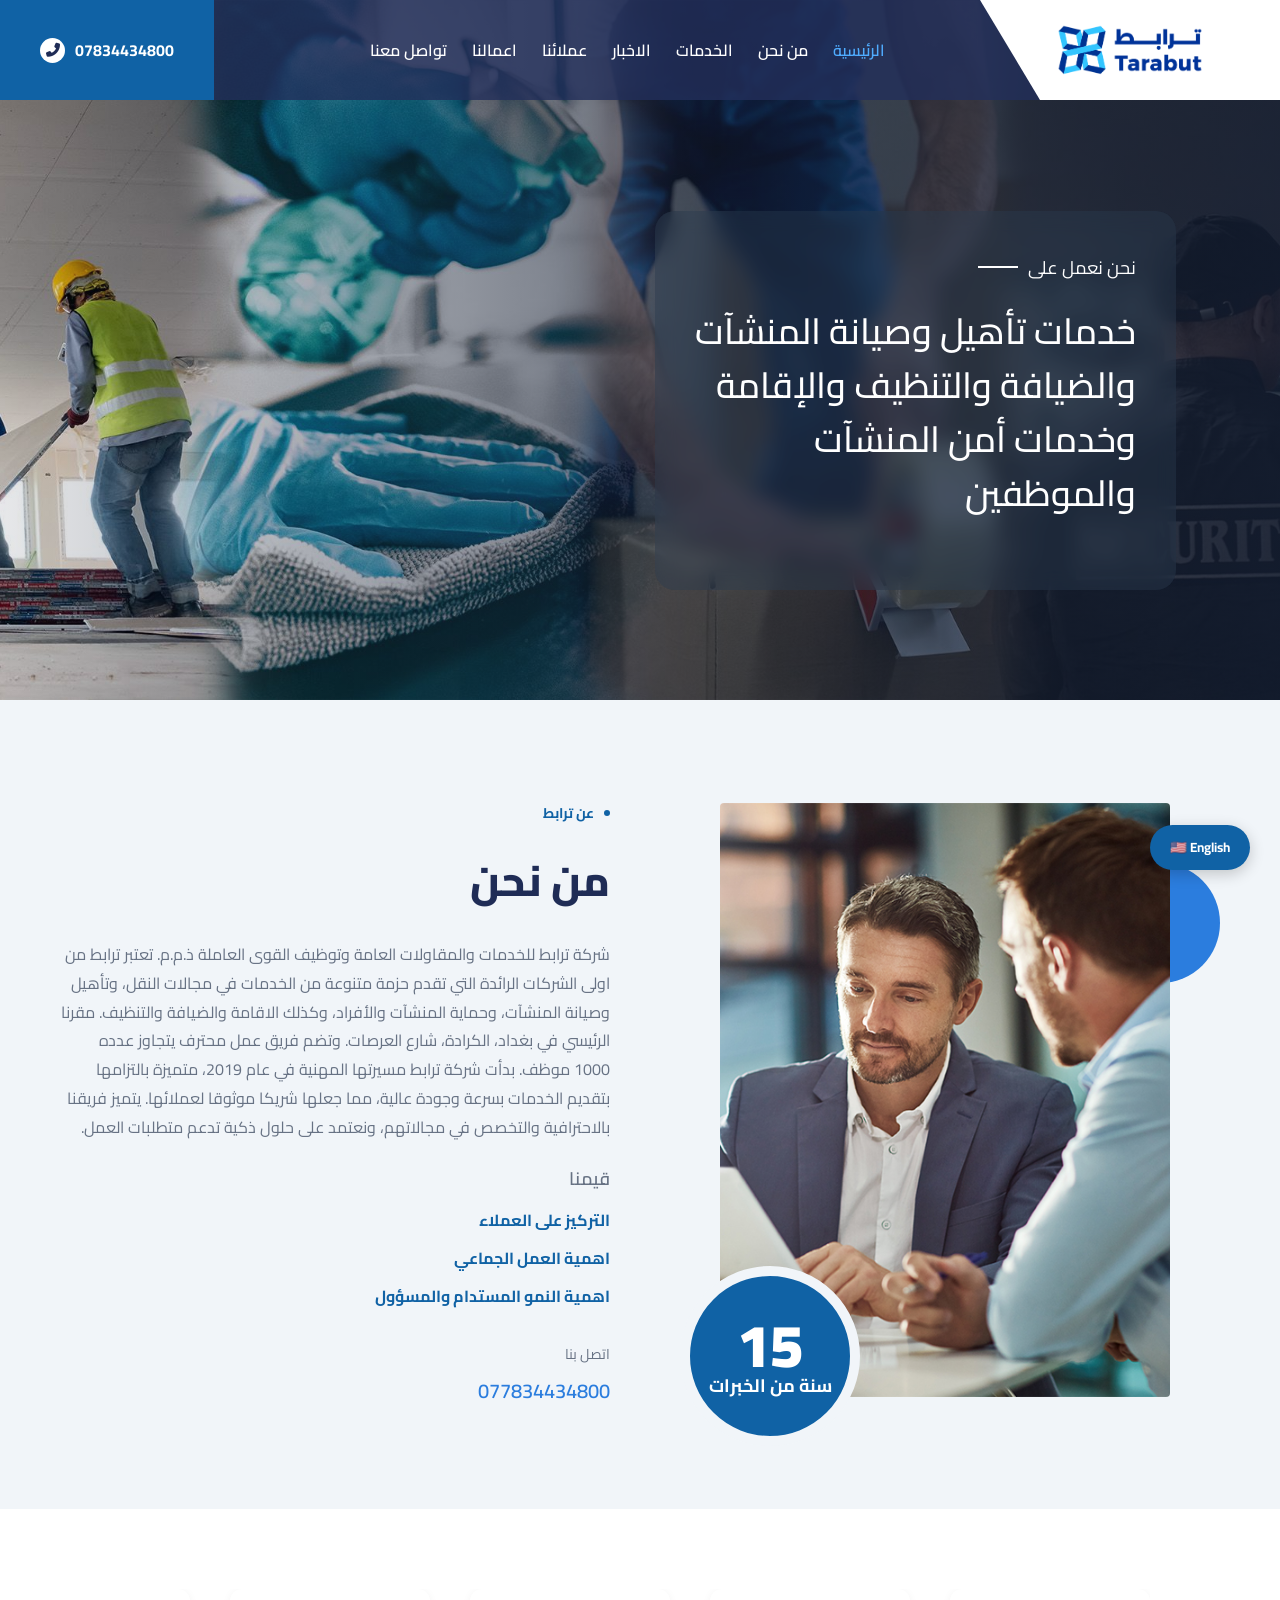
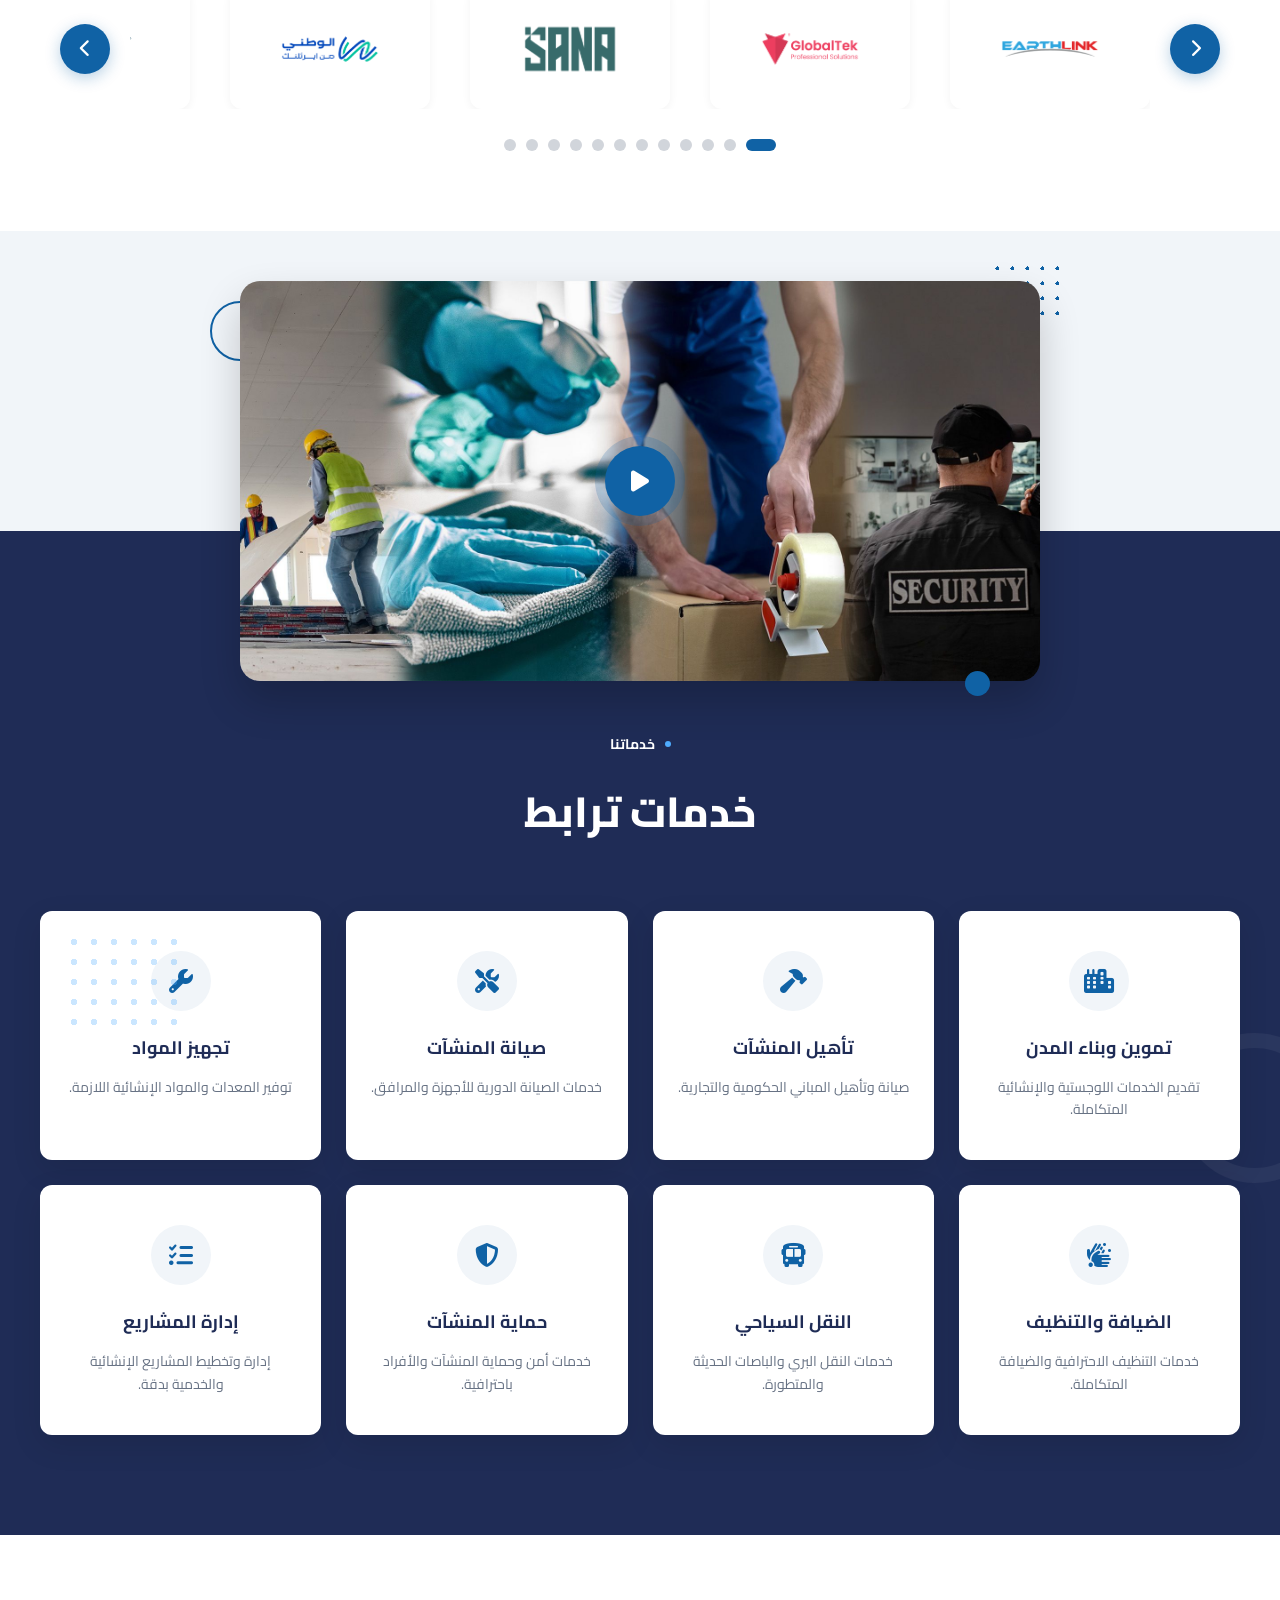
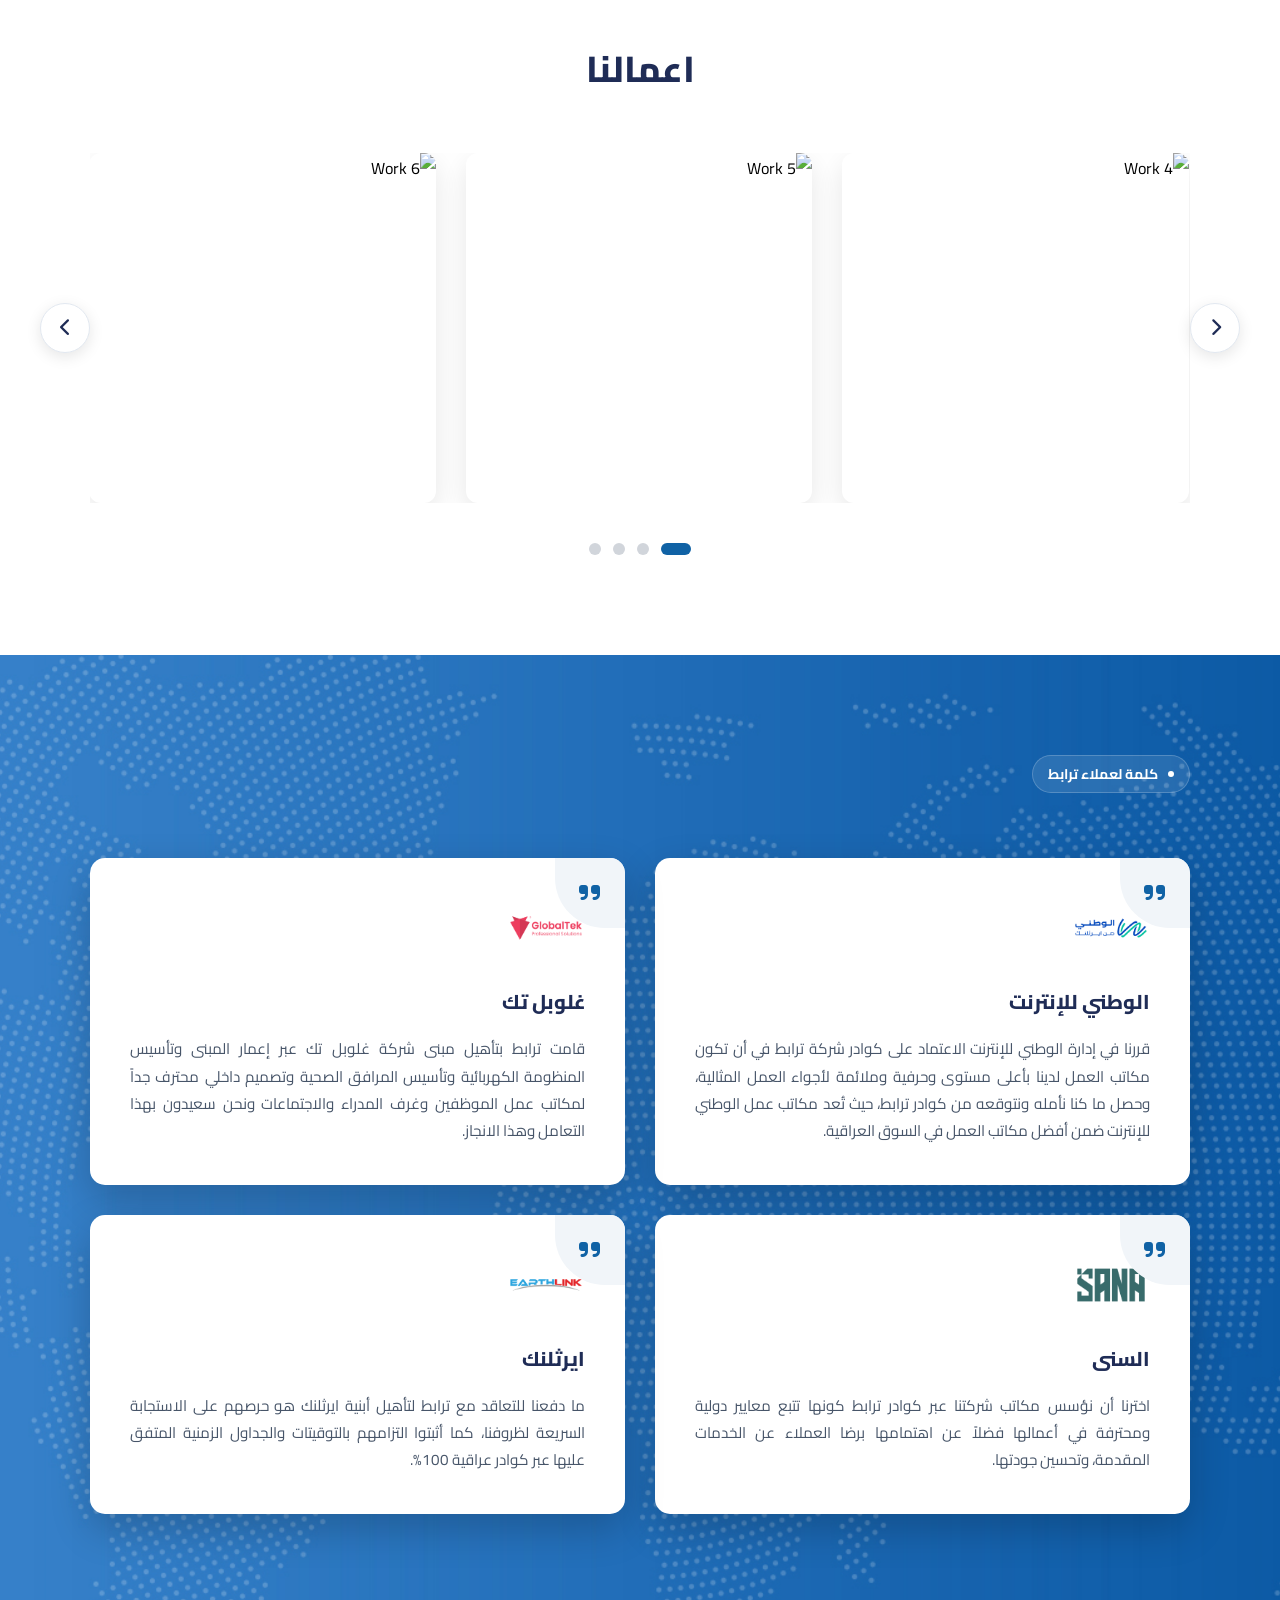
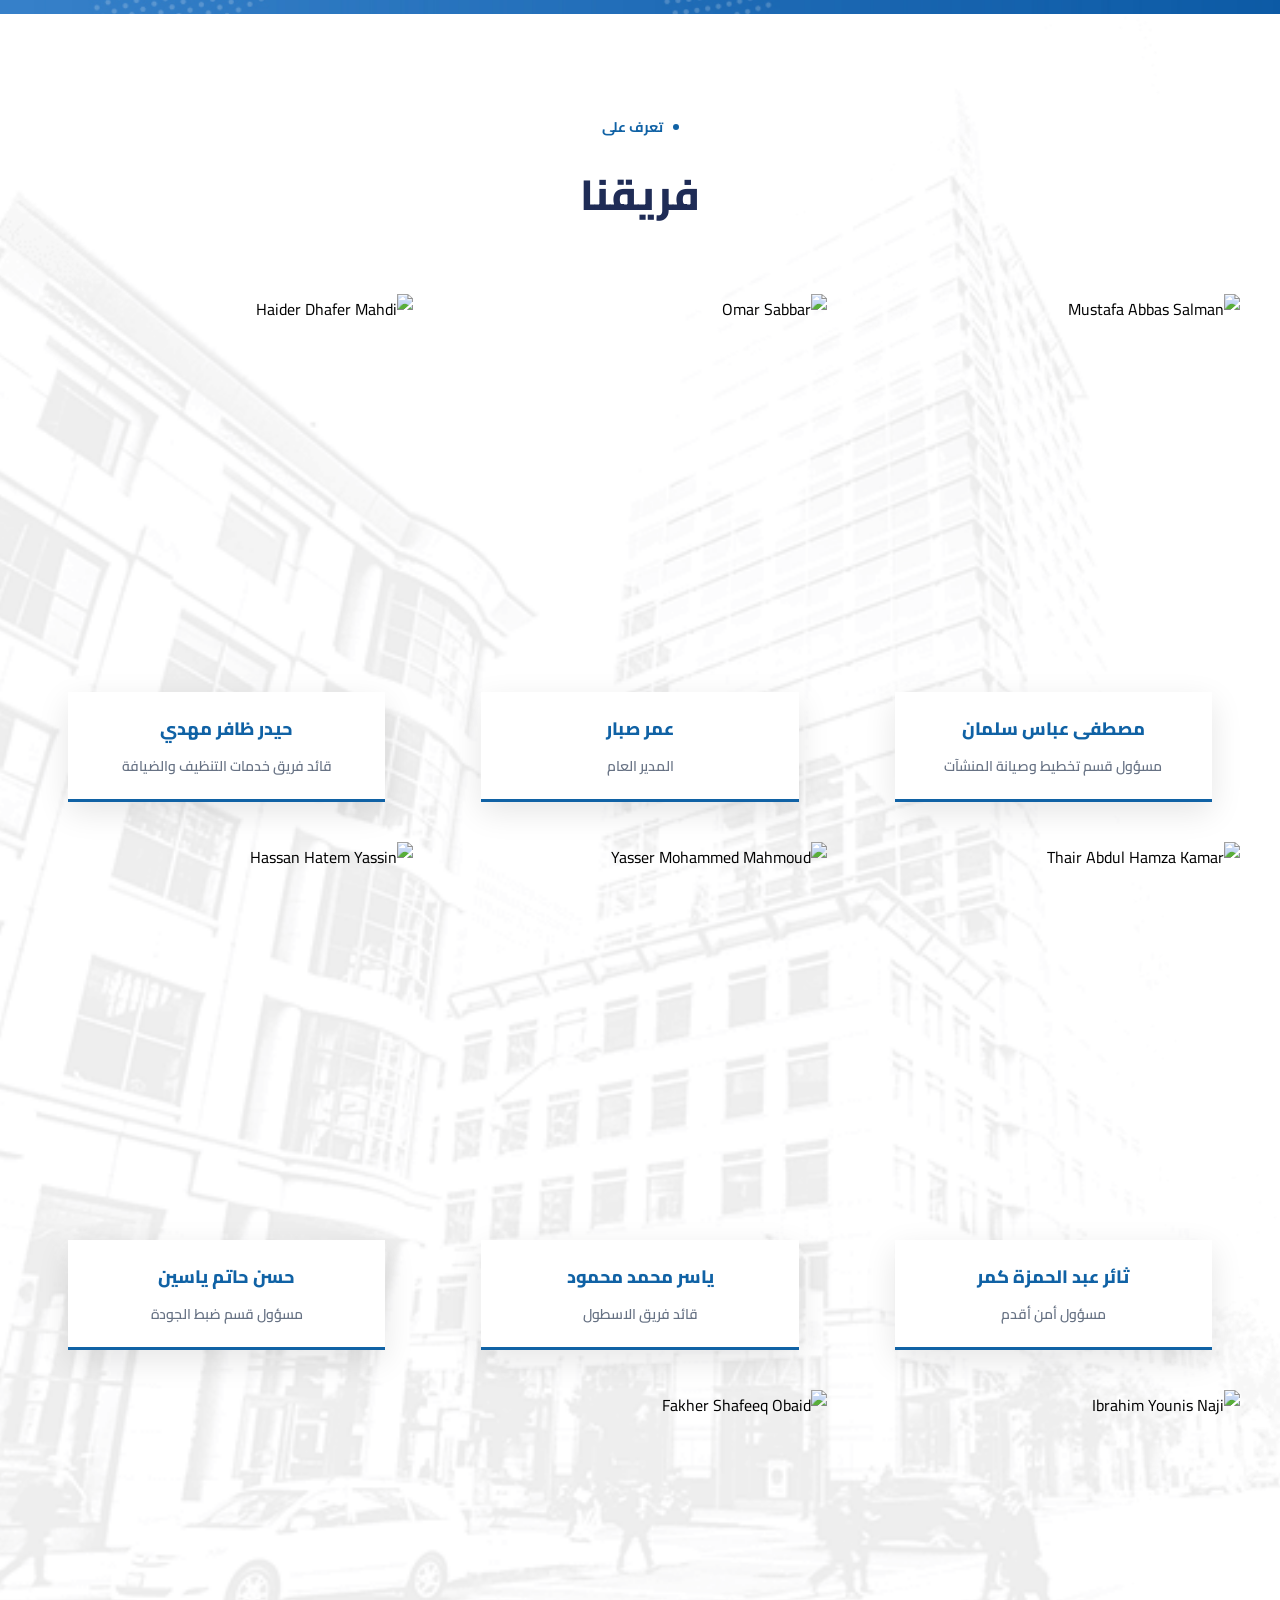
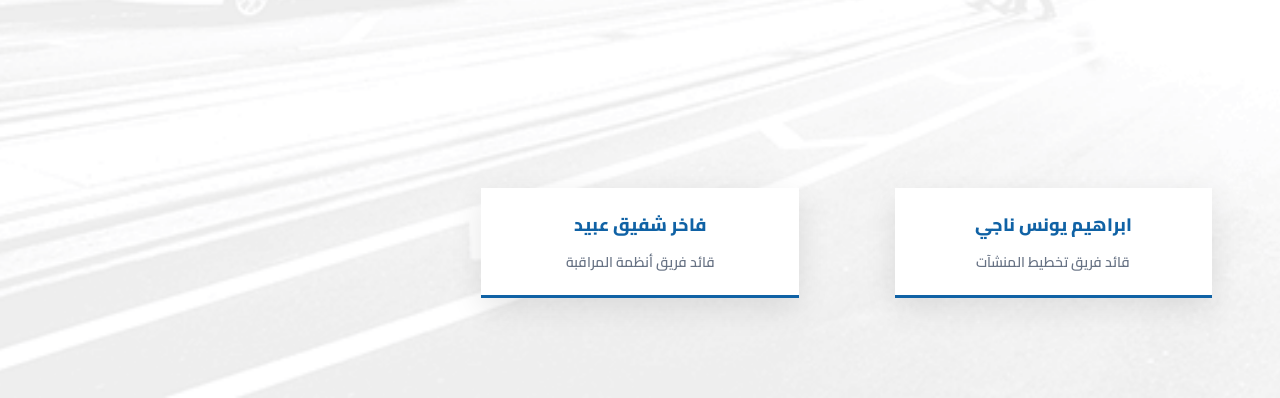
==== commit 6ca62649: "team section" ====
--- a/index.html
+++ b/index.html
@@ -346,6 +346,116 @@
     </div>
   </section>
 
+  <section class="team-section" id="team">
+    <div class="container">
+      <div class="team-header">
+        <div class="section-tag">
+          <span class="dot"></span>
+          <span data-i18n="team_tag">تعرف على</span>
+        </div>
+        <h2 class="section-title" data-i18n="team_title">فريقنا</h2>
+      </div>
+
+      <div class="team-grid">
+        <!-- Member 1 -->
+        <div class="team-card">
+          <div class="member-image">
+            <img src="https://images.unsplash.com/photo-1560250097-0b93528c311a?auto=format&fit=crop&w=400&q=80"
+              alt="Mustafa Abbas Salman">
+          </div>
+          <div class="member-info">
+            <h3 data-i18n="member_1_name">مصطفى عباس سلمان</h3>
+            <p data-i18n="member_1_role">مسؤول قسم تخطيط وصيانة المنشآت</p>
+          </div>
+        </div>
+
+        <!-- Member 2 -->
+        <div class="team-card">
+          <div class="member-image">
+            <img src="https://images.unsplash.com/photo-1472099645785-5658abf4ff4e?auto=format&fit=crop&w=400&q=80"
+              alt="Omar Sabbar">
+          </div>
+          <div class="member-info">
+            <h3 data-i18n="member_2_name">عمر صبار</h3>
+            <p data-i18n="member_2_role">المدير العام</p>
+          </div>
+        </div>
+
+        <!-- Member 3 -->
+        <div class="team-card">
+          <div class="member-image">
+            <img src="https://images.unsplash.com/photo-1519085360753-af0119f7cbe7?auto=format&fit=crop&w=400&q=80"
+              alt="Haider Dhafer Mahdi">
+          </div>
+          <div class="member-info">
+            <h3 data-i18n="member_3_name">حيدر ظافر مهدي</h3>
+            <p data-i18n="member_3_role">قائد فريق خدمات التنظيف والضيافة</p>
+          </div>
+        </div>
+
+        <!-- Member 4 -->
+        <div class="team-card">
+          <div class="member-image">
+            <img src="https://images.unsplash.com/photo-1507003211169-0a1dd7228f2d?auto=format&fit=crop&w=400&q=80"
+              alt="Thair Abdul Hamza Kamar">
+          </div>
+          <div class="member-info">
+            <h3 data-i18n="member_4_name">ثائر عبد الحمزة كمر</h3>
+            <p data-i18n="member_4_role">مسؤول أمن أقدم</p>
+          </div>
+        </div>
+
+        <!-- Member 5 -->
+        <div class="team-card">
+          <div class="member-image">
+            <img src="https://images.unsplash.com/photo-1500648767791-00dcc994a43e?auto=format&fit=crop&w=400&q=80"
+              alt="Yasser Mohammed Mahmoud">
+          </div>
+          <div class="member-info">
+            <h3 data-i18n="member_5_name">ياسر محمد محمود</h3>
+            <p data-i18n="member_5_role">قائد فريق الاسطول</p>
+          </div>
+        </div>
+
+        <!-- Member 6 -->
+        <div class="team-card">
+          <div class="member-image">
+            <img src="https://images.unsplash.com/photo-1506794778202-cad84cf45f1d?auto=format&fit=crop&w=400&q=80"
+              alt="Hassan Hatem Yassin">
+          </div>
+          <div class="member-info">
+            <h3 data-i18n="member_6_name">حسن حاتم ياسين</h3>
+            <p data-i18n="member_6_role">مسؤول قسم ضبط الجودة</p>
+          </div>
+        </div>
+
+        <!-- Member 7 -->
+        <div class="team-card">
+          <div class="member-image">
+            <img src="https://images.unsplash.com/photo-1463453091185-61582044d556?auto=format&fit=crop&w=400&q=80"
+              alt="Ibrahim Younis Naji">
+          </div>
+          <div class="member-info">
+            <h3 data-i18n="member_7_name">ابراهيم يونس ناجي</h3>
+            <p data-i18n="member_7_role">قائد فريق تخطيط المنشآت</p>
+          </div>
+        </div>
+
+        <!-- Member 8 -->
+        <div class="team-card">
+          <div class="member-image">
+            <img src="https://images.unsplash.com/photo-1504257404462-fad39e6939cc?auto=format&fit=crop&w=400&q=80"
+              alt="Fakher Shafeeq Obaid">
+          </div>
+          <div class="member-info">
+            <h3 data-i18n="member_8_name">فاخر شفيق عبيد</h3>
+            <p data-i18n="member_8_role">قائد فريق أنظمة المراقبة</p>
+          </div>
+        </div>
+      </div>
+    </div>
+  </section>
+
   <script src="js/translations.js"></script>
   <script src="js/main.js"></script>
 </body>
--- a/css/style.css
+++ b/css/style.css
@@ -937,6 +937,103 @@
   border-bottom-right-radius: 50px;
 }
 
+.team-section {
+  padding: 100px 0;
+  background-color: #fff;
+  background-image: url('../assets/images/team-bg.png');
+  background-size: cover;
+  background-position: center;
+  background-repeat: no-repeat;
+}
+
+.team-header {
+  text-align: center;
+  margin-bottom: 60px;
+}
+
+.team-header .section-tag {
+  justify-content: center;
+}
+
+.team-grid {
+  display: grid;
+  grid-template-columns: repeat(3, 1fr);
+  gap: 40px;
+  max-width: 1200px;
+  margin: 0 auto;
+}
+
+.team-card {
+  position: relative;
+  background: transparent;
+  display: flex;
+  flex-direction: column;
+}
+
+.member-image {
+  width: 100%;
+  aspect-ratio: 1/1.2;
+  overflow: hidden;
+  border-radius: 4px;
+}
+
+.member-image img {
+  width: 100%;
+  height: 100%;
+  object-fit: cover;
+  transition: transform 0.5s ease;
+}
+
+.team-card:hover .member-image img {
+  transform: scale(1.05);
+}
+
+.member-info {
+  background-color: #fff;
+  padding: 20px 15px;
+  text-align: center;
+  margin-top: -50px;
+  width: 85%;
+  align-self: center;
+  z-index: 5;
+  box-shadow: 0 10px 30px rgba(0, 0, 0, 0.1);
+  border-bottom: 3px solid #1062a5;
+  transition: all 0.3s ease;
+}
+
+.team-card:hover .member-info {
+  transform: translateY(-5px);
+  box-shadow: 0 15px 40px rgba(0, 0, 0, 0.15);
+}
+
+.member-info h3 {
+  color: #1062a5;
+  font-size: 18px;
+  font-weight: 800;
+  margin-bottom: 8px;
+}
+
+.member-info p {
+  color: #677284;
+  font-size: 14px;
+  font-weight: 600;
+  margin: 0;
+}
+
+@media (max-width: 991px) {
+  .team-grid {
+    grid-template-columns: repeat(2, 1fr);
+    gap: 30px;
+  }
+}
+
+@media (max-width: 640px) {
+  .team-grid {
+    grid-template-columns: 1fr;
+    max-width: 400px;
+  }
+}
+
 @media (max-width: 991px) {
   .testimonials-grid {
     grid-template-columns: 1fr;
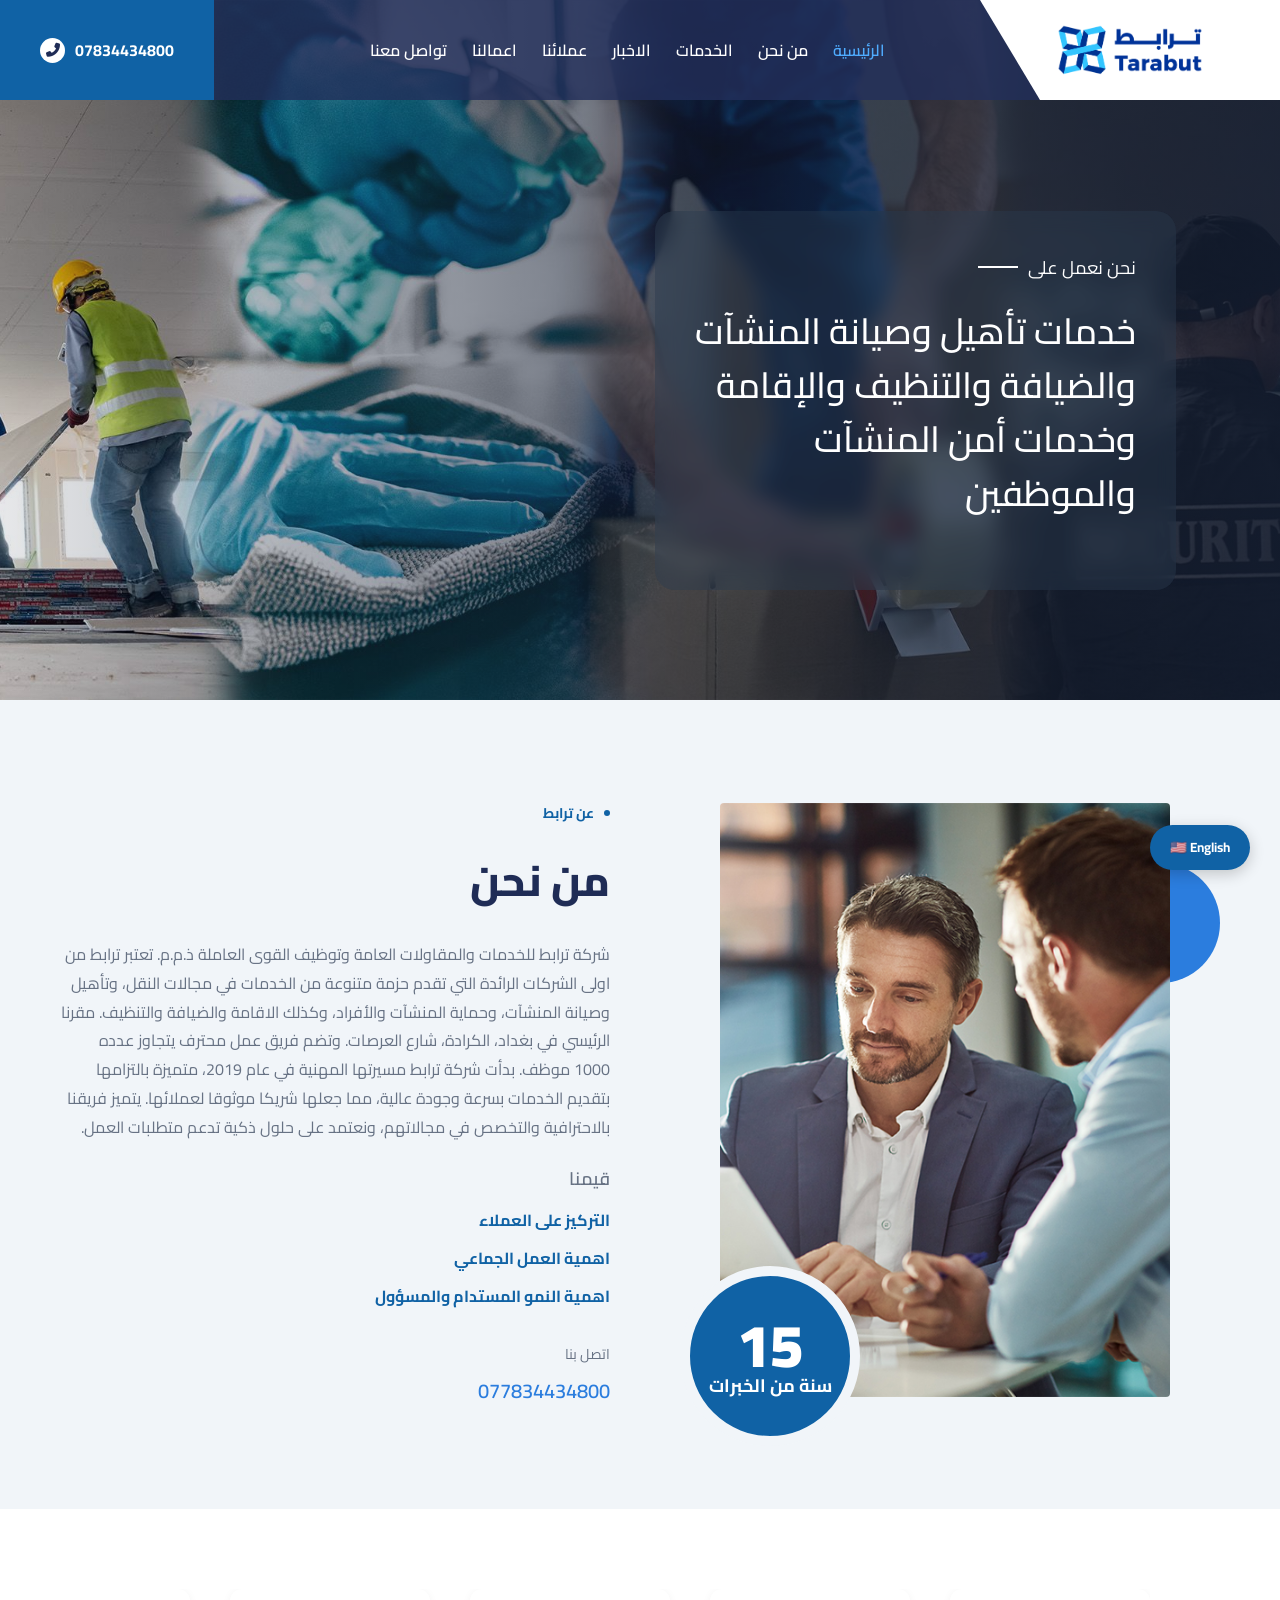
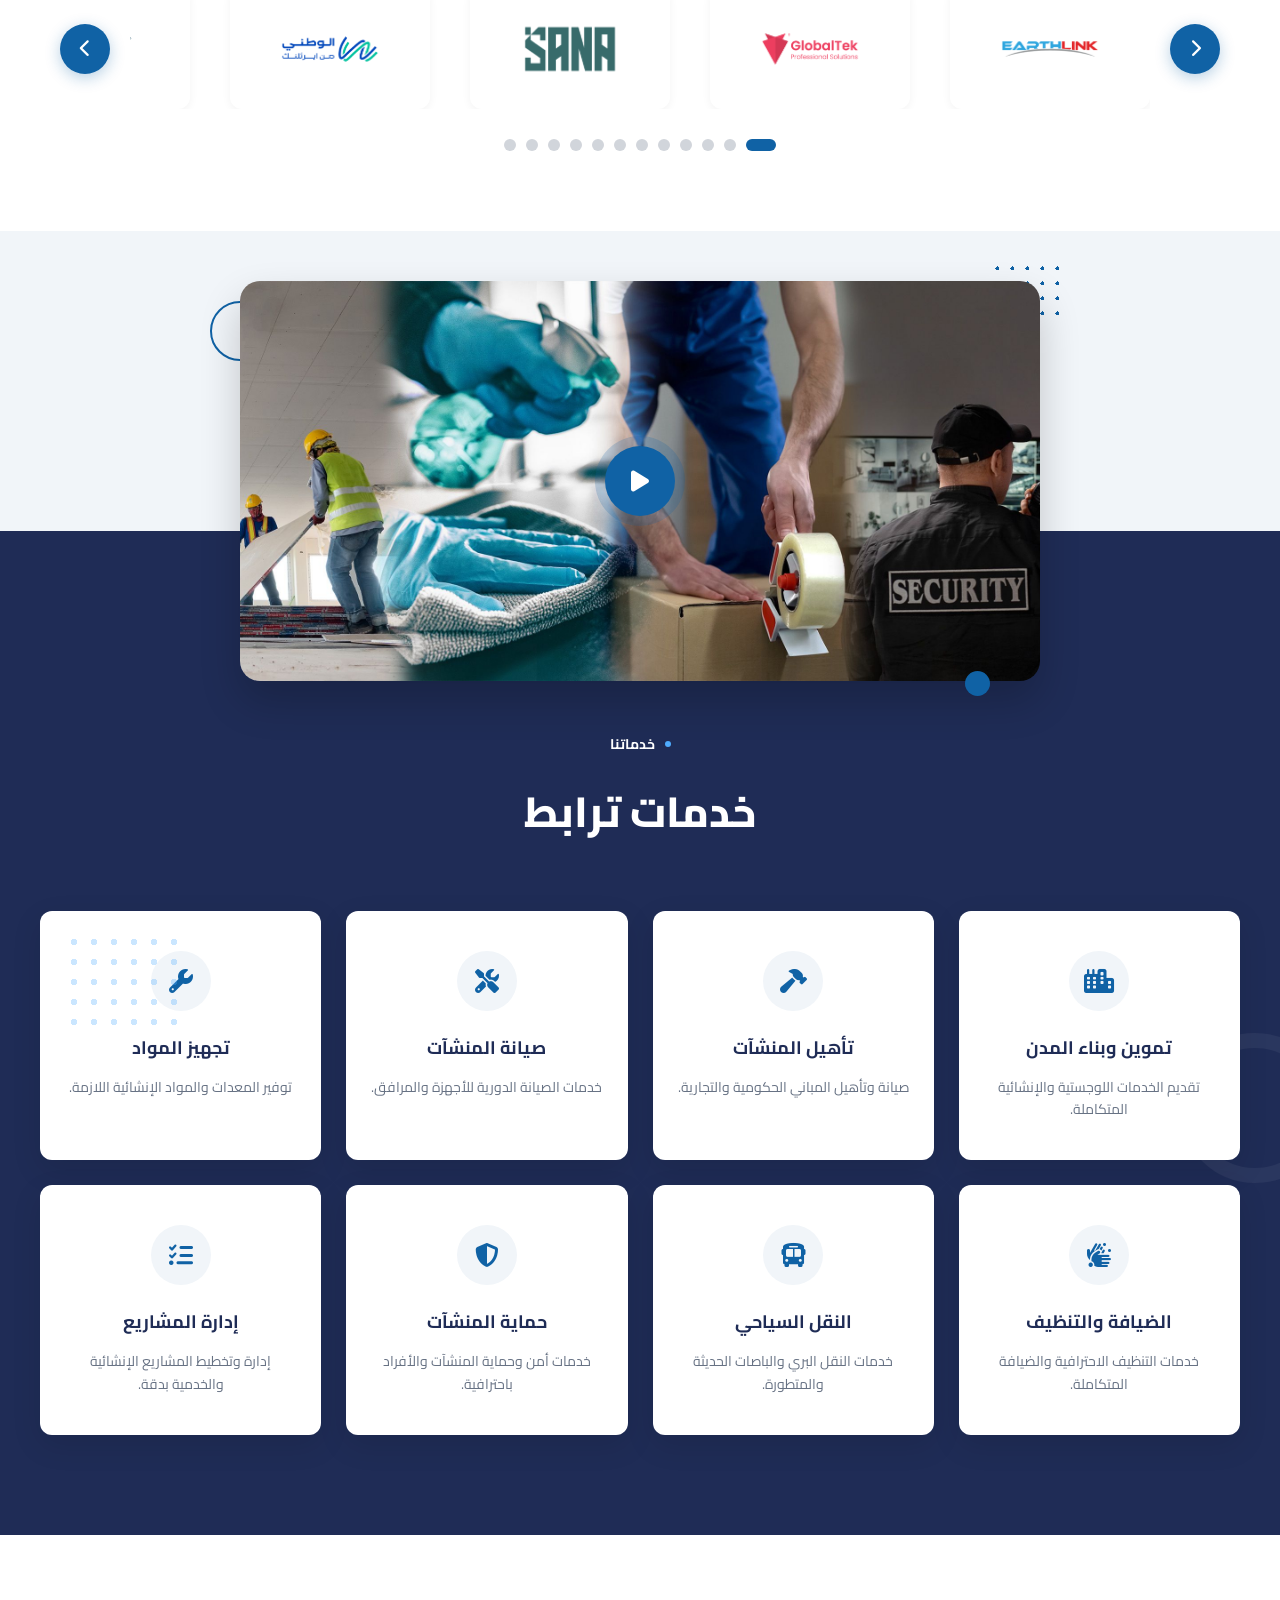
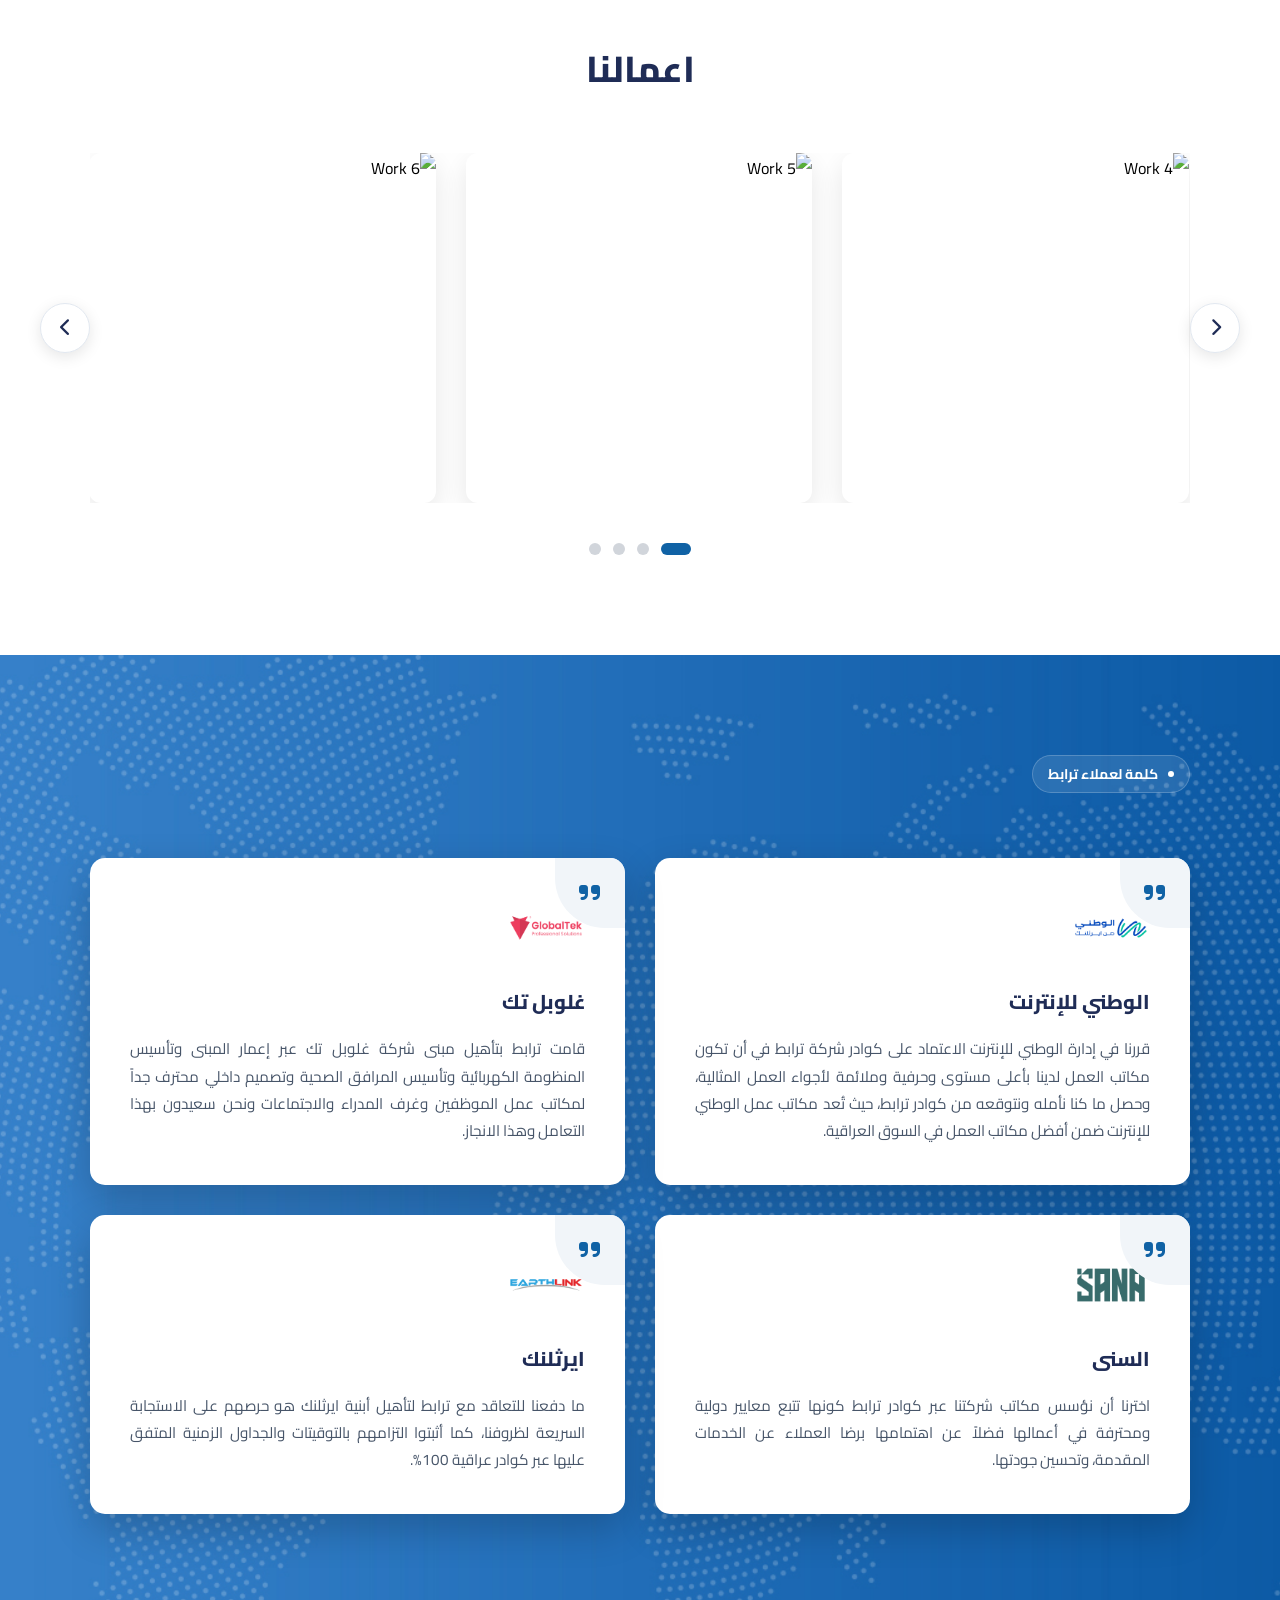
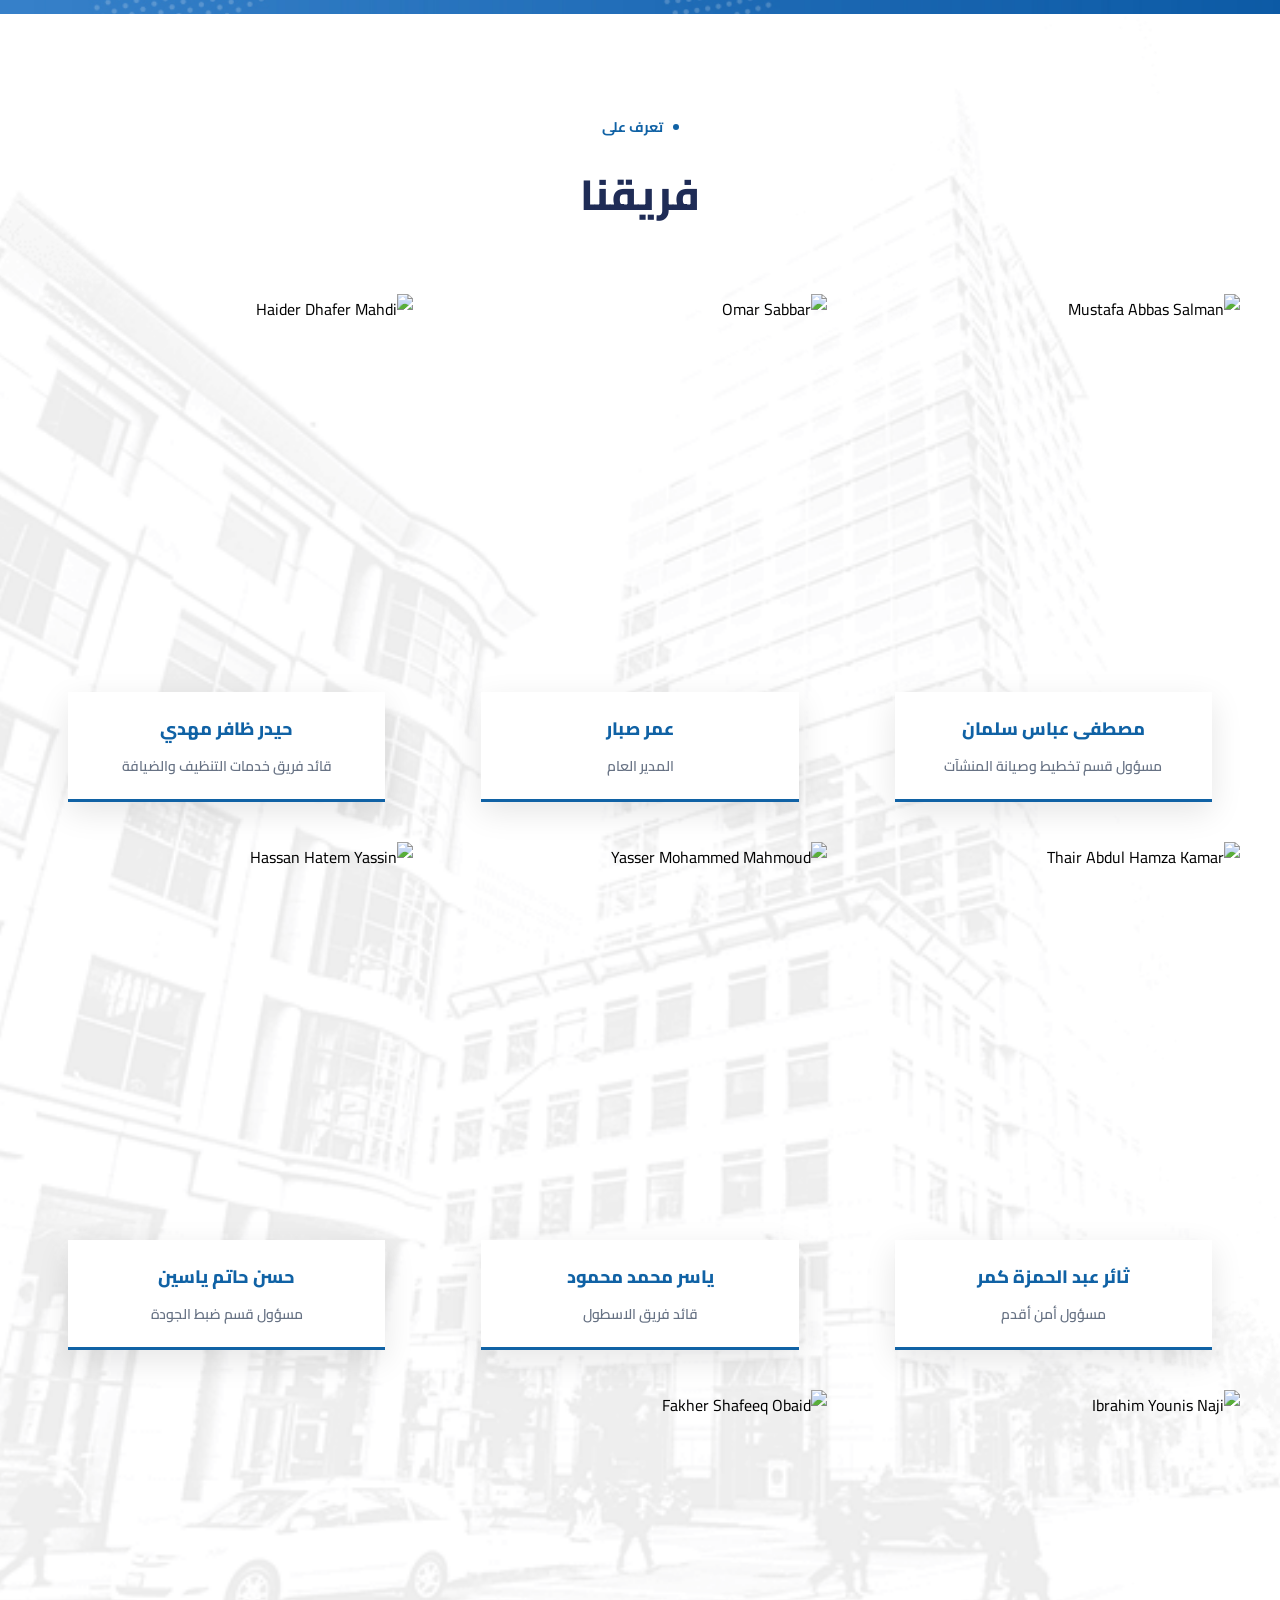
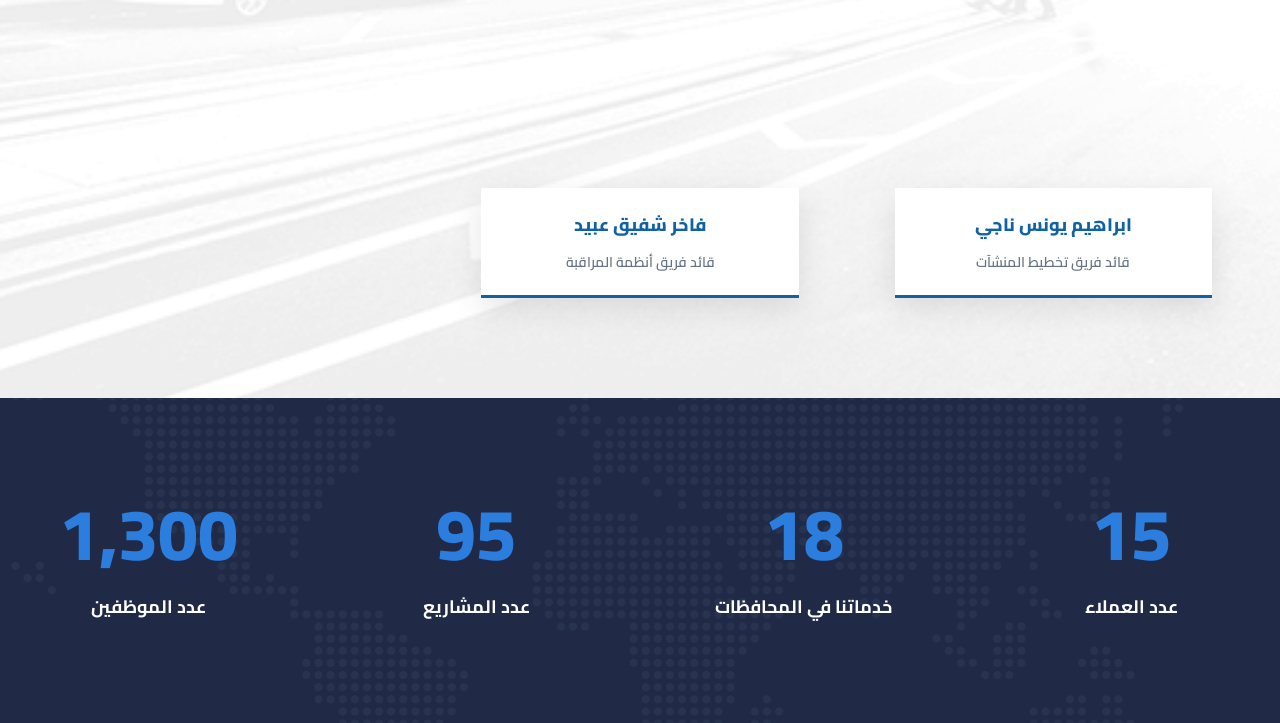
==== commit 1f62eb8a: "static section" ====
--- a/index.html
+++ b/index.html
@@ -346,6 +346,7 @@
     </div>
   </section>
 
+
   <section class="team-section" id="team">
     <div class="container">
       <div class="team-header">
@@ -456,6 +457,30 @@
     </div>
   </section>
 
+  <section class="stats-section">
+    <div class="container">
+      <div class="stats-grid">
+        <div class="stat-item">
+          <div class="stat-number">15</div>
+          <div class="stat-title" data-i18n="stats_clients">عدد العملاء</div>
+        </div>
+        <div class="stat-item">
+          <div class="stat-number">18</div>
+          <div class="stat-title" data-i18n="stats_gov">خدماتنا في المحافظات</div>
+        </div>
+        <div class="stat-item">
+          <div class="stat-number">95</div>
+          <div class="stat-title" data-i18n="stats_projects">عدد المشاريع</div>
+        </div>
+        <div class="stat-item">
+          <div class="stat-number">1,300</div>
+          <div class="stat-title" data-i18n="stats_employees">عدد الموظفين</div>
+        </div>
+      </div>
+    </div>
+  </section>
+
+
   <script src="js/translations.js"></script>
   <script src="js/main.js"></script>
 </body>
--- a/css/style.css
+++ b/css/style.css
@@ -935,6 +935,77 @@
   left: 0;
   border-bottom-left-radius: 0;
   border-bottom-right-radius: 50px;
+}
+
+.stats-section {
+  padding: 100px 0;
+  background-color: #1f2c56;
+  background-image: url('../assets/images/static-bg.jpg');
+  background-size: cover;
+  background-position: center;
+  background-repeat: no-repeat;
+  color: #fff;
+  position: relative;
+  overflow: hidden;
+}
+
+/* Optional: Add a subtle overlay to simulate the world map dots more closely if needed */
+.stats-section::before {
+  content: '';
+  position: absolute;
+  top: 0;
+  left: 0;
+  right: 0;
+  bottom: 0;
+  background: rgba(31, 44, 86, 0.6);
+  /* Overlay to ensure text readability */
+  pointer-events: none;
+}
+
+.stats-grid {
+  display: grid;
+  grid-template-columns: repeat(4, 1fr);
+  gap: 30px;
+  text-align: center;
+  position: relative;
+  z-index: 1;
+}
+
+.stat-item {
+  display: flex;
+  flex-direction: column;
+  align-items: center;
+}
+
+.stat-number {
+  font-size: 72px;
+  font-weight: 800;
+  color: #2b7dde;
+  line-height: 1;
+  margin-bottom: 20px;
+}
+
+.stat-title {
+  font-size: 18px;
+  font-weight: 700;
+  color: #fff;
+}
+
+@media (max-width: 991px) {
+  .stats-grid {
+    grid-template-columns: repeat(2, 1fr);
+    gap: 50px;
+  }
+
+  .stat-number {
+    font-size: 60px;
+  }
+}
+
+@media (max-width: 640px) {
+  .stats-grid {
+    grid-template-columns: 1fr;
+  }
 }
 
 .team-section {
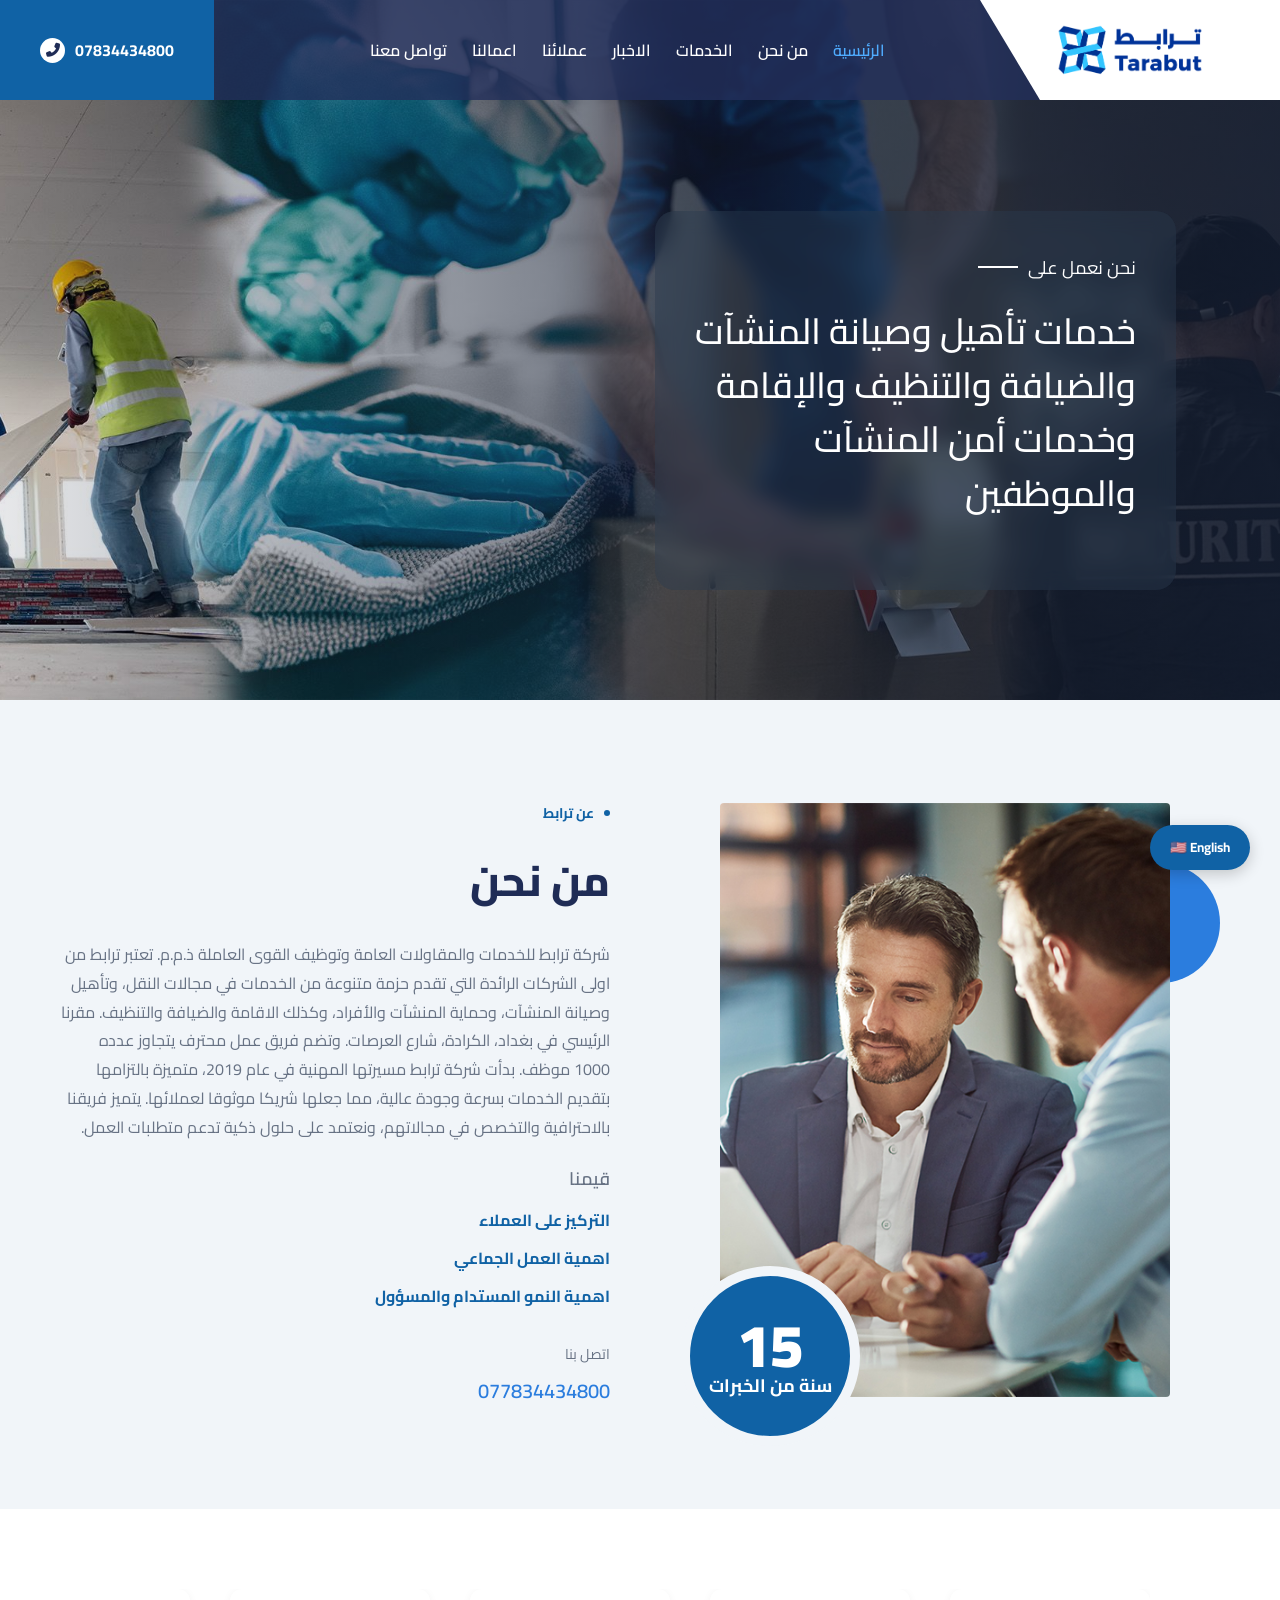
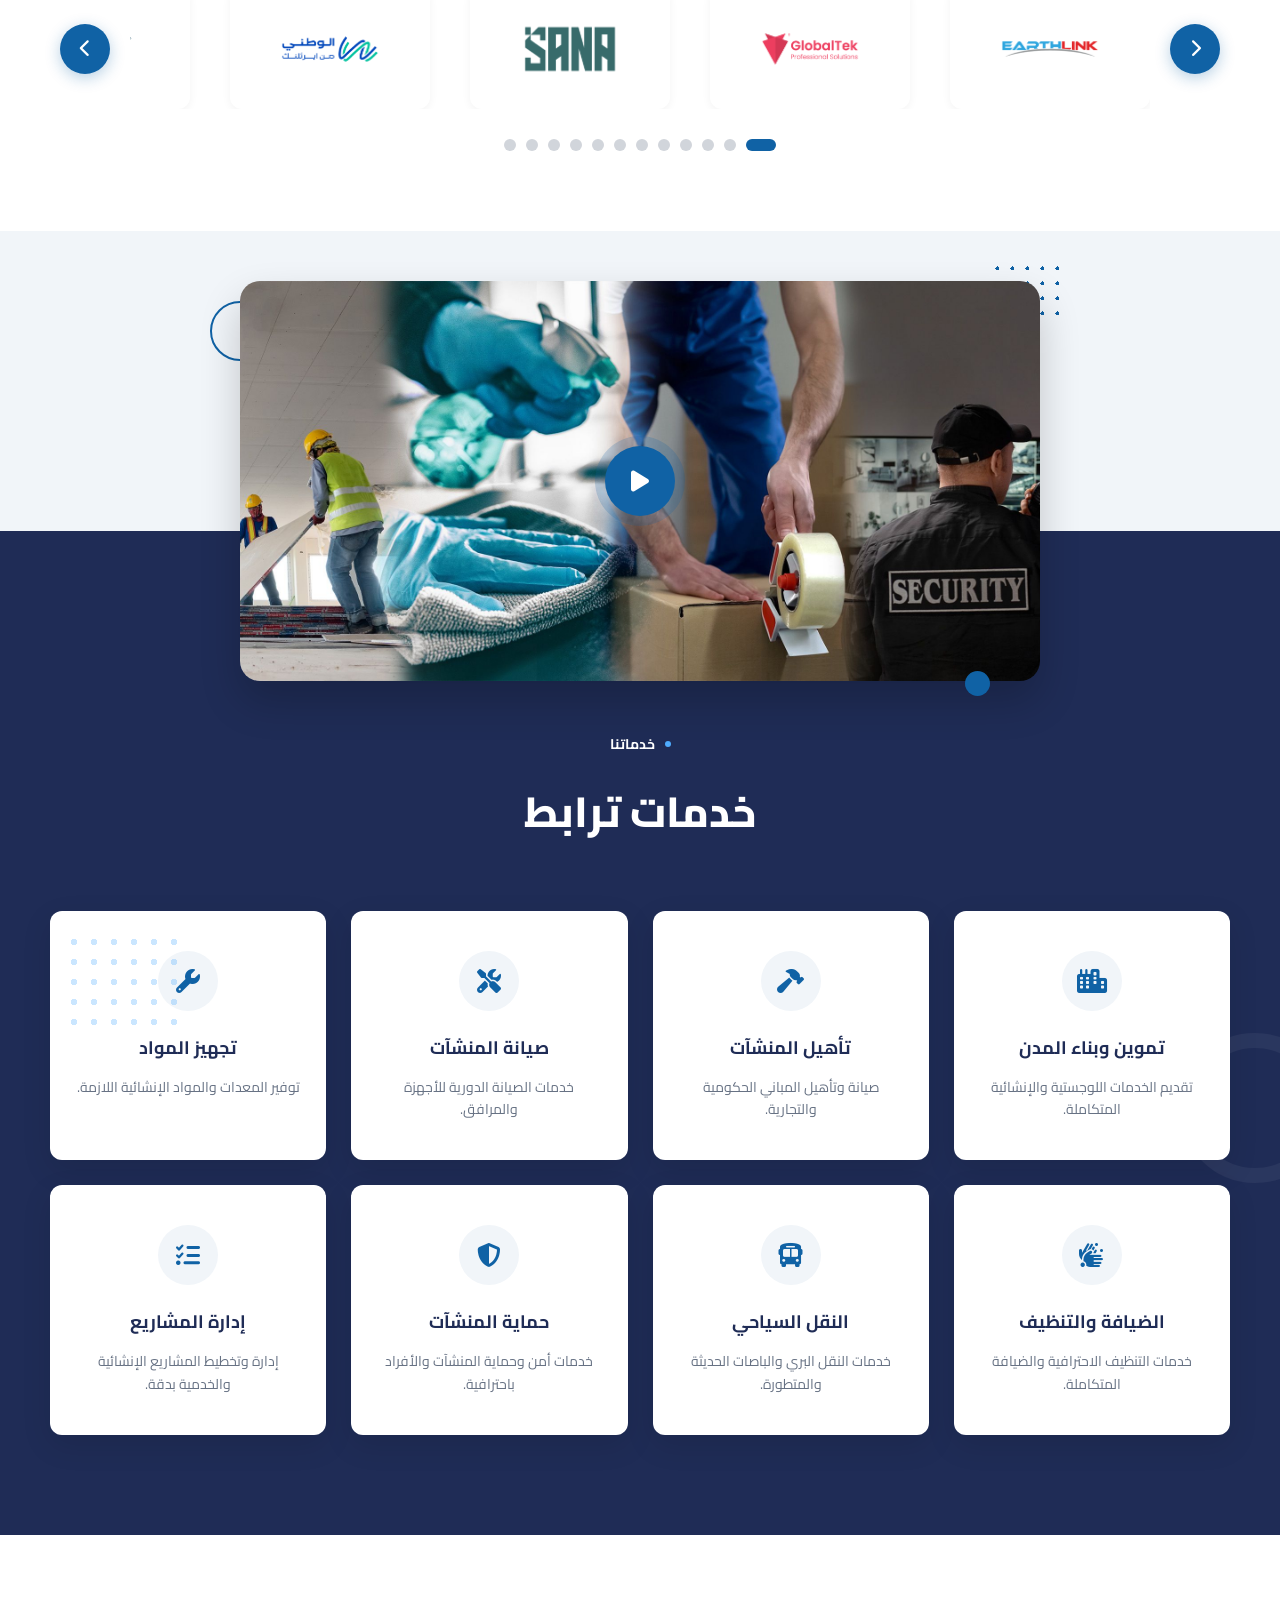
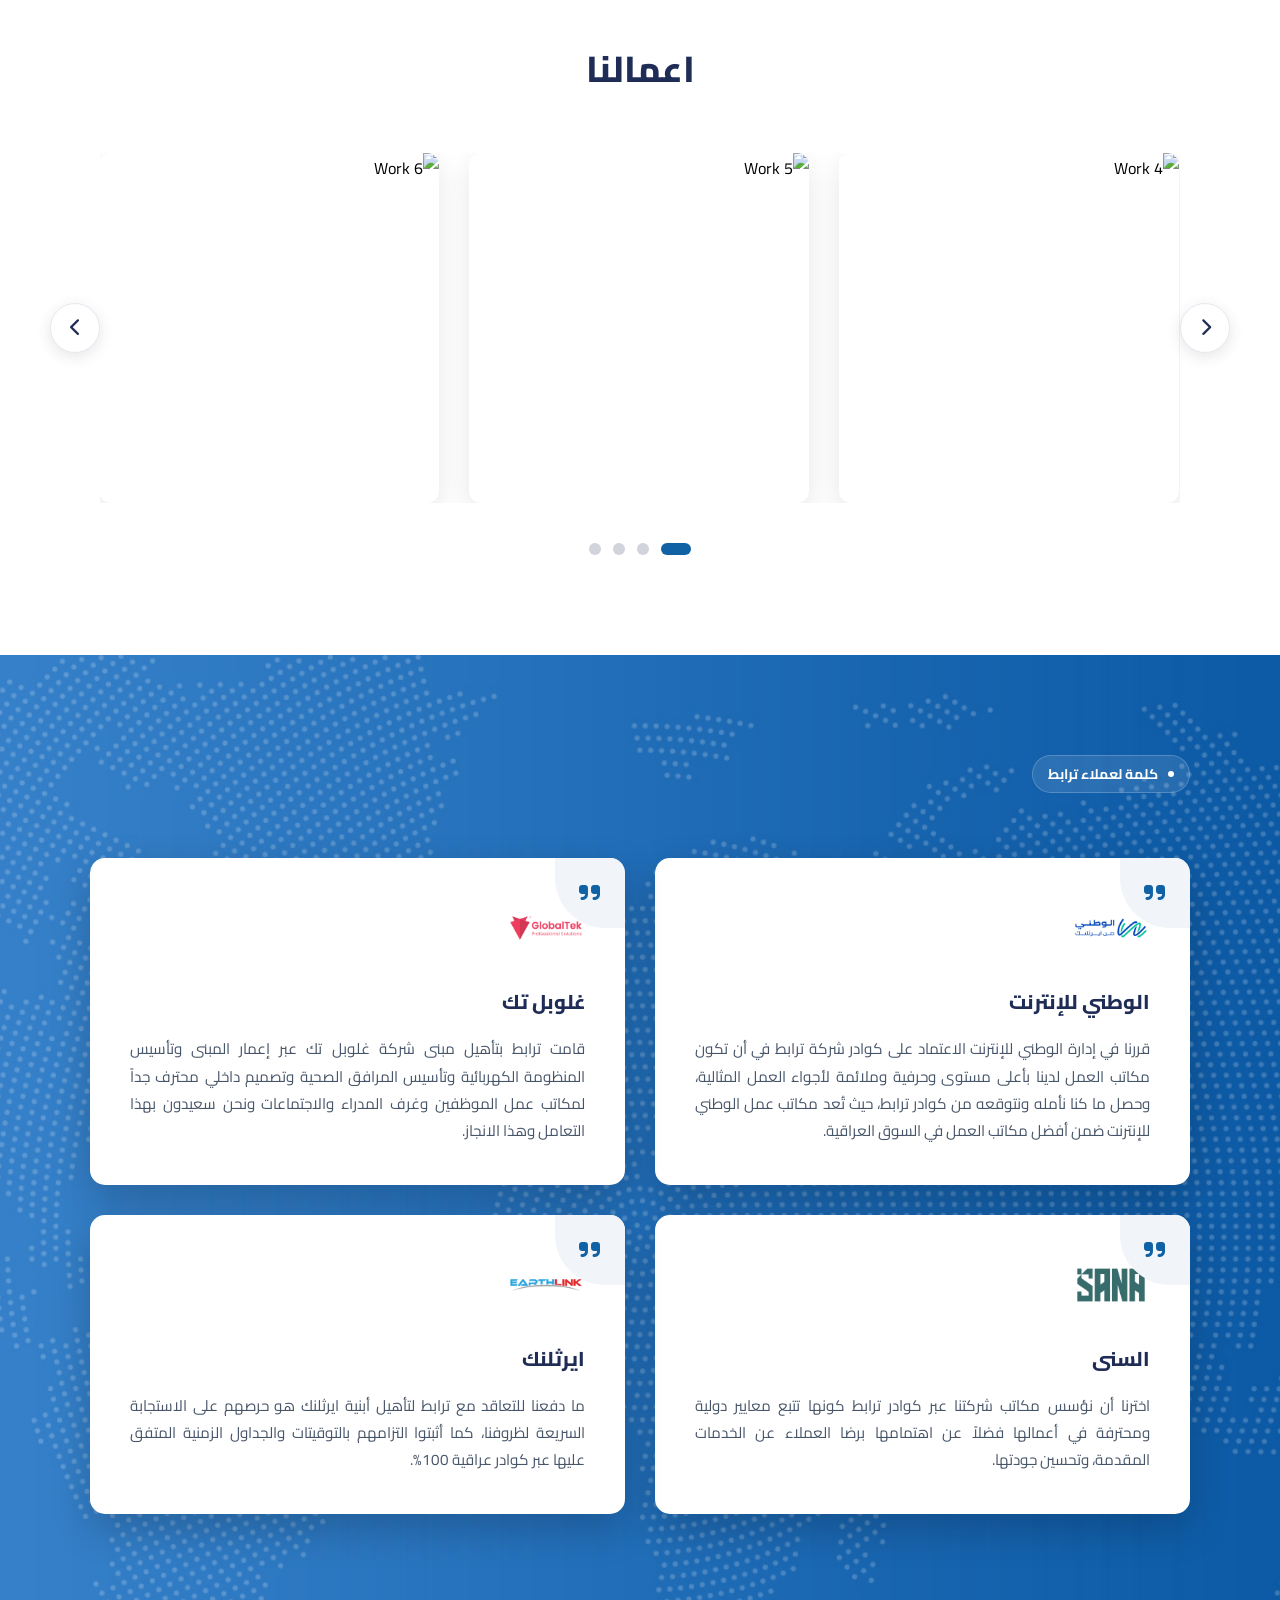
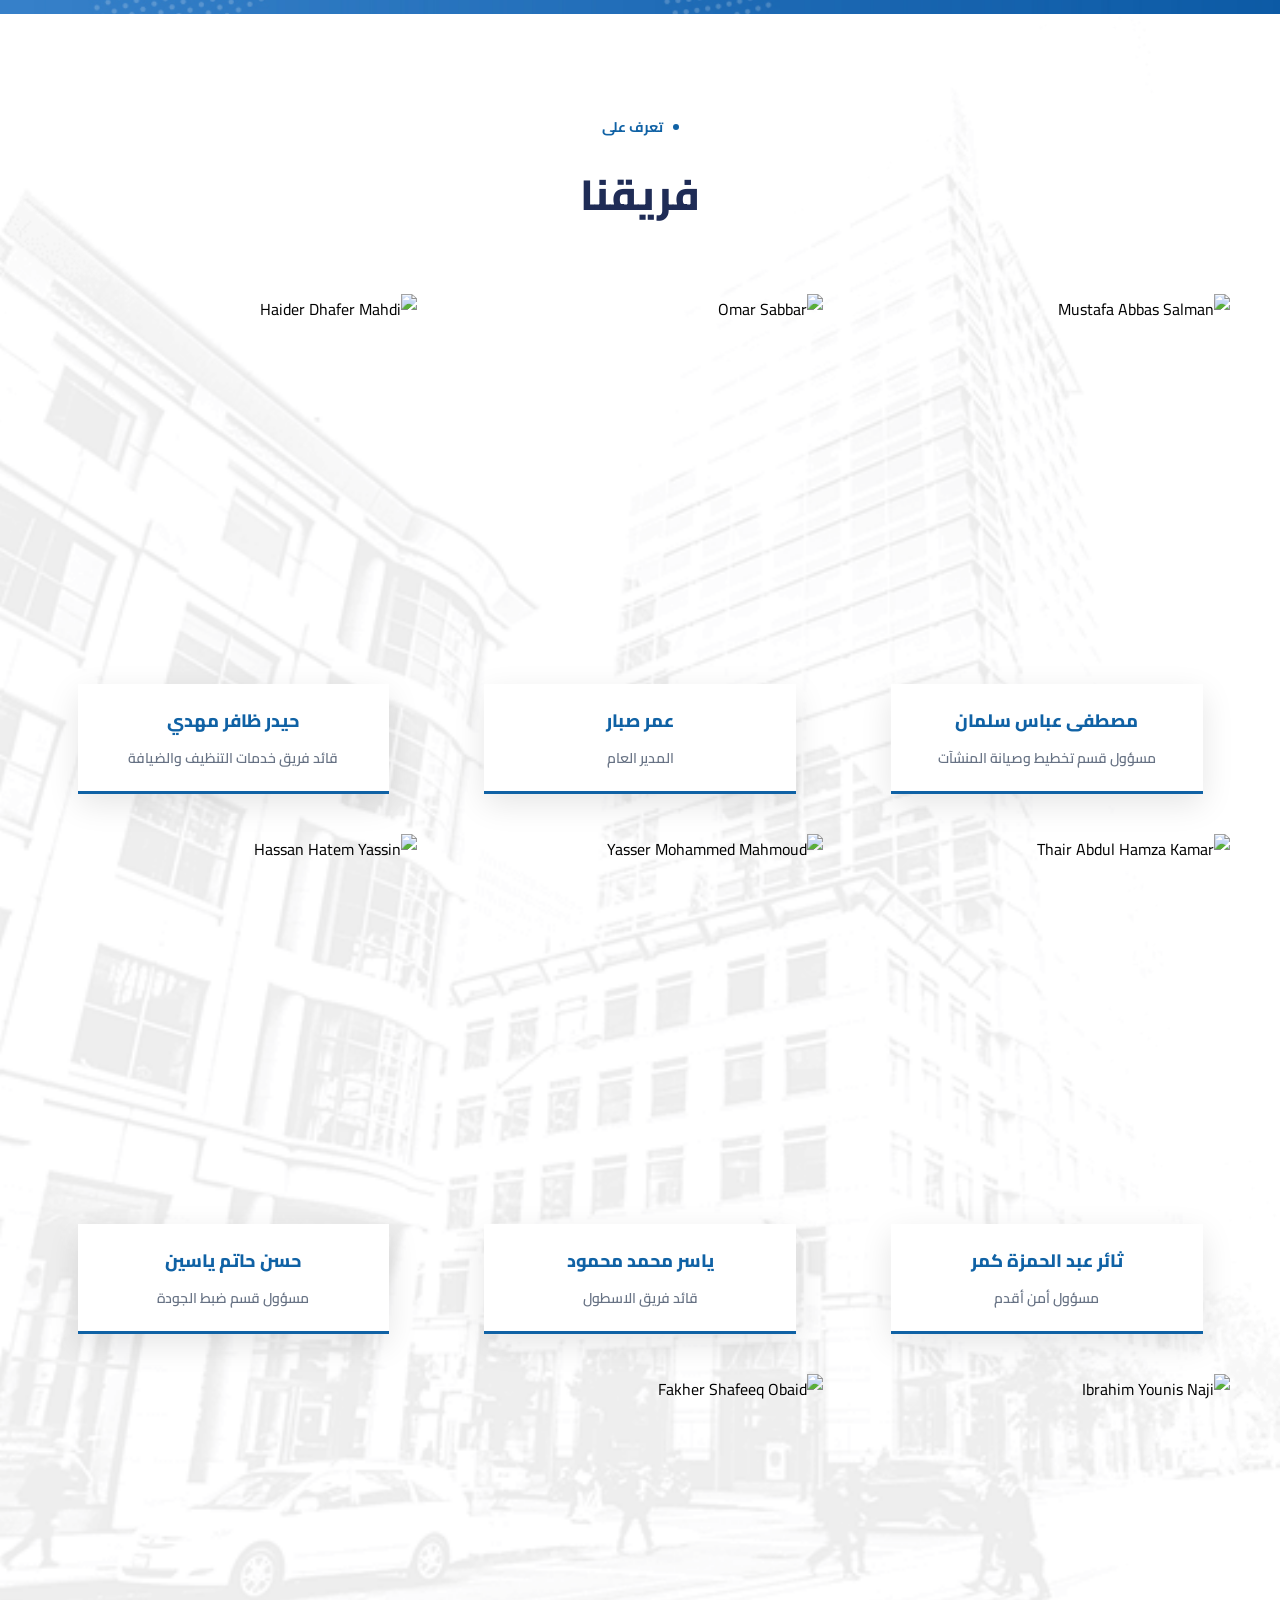
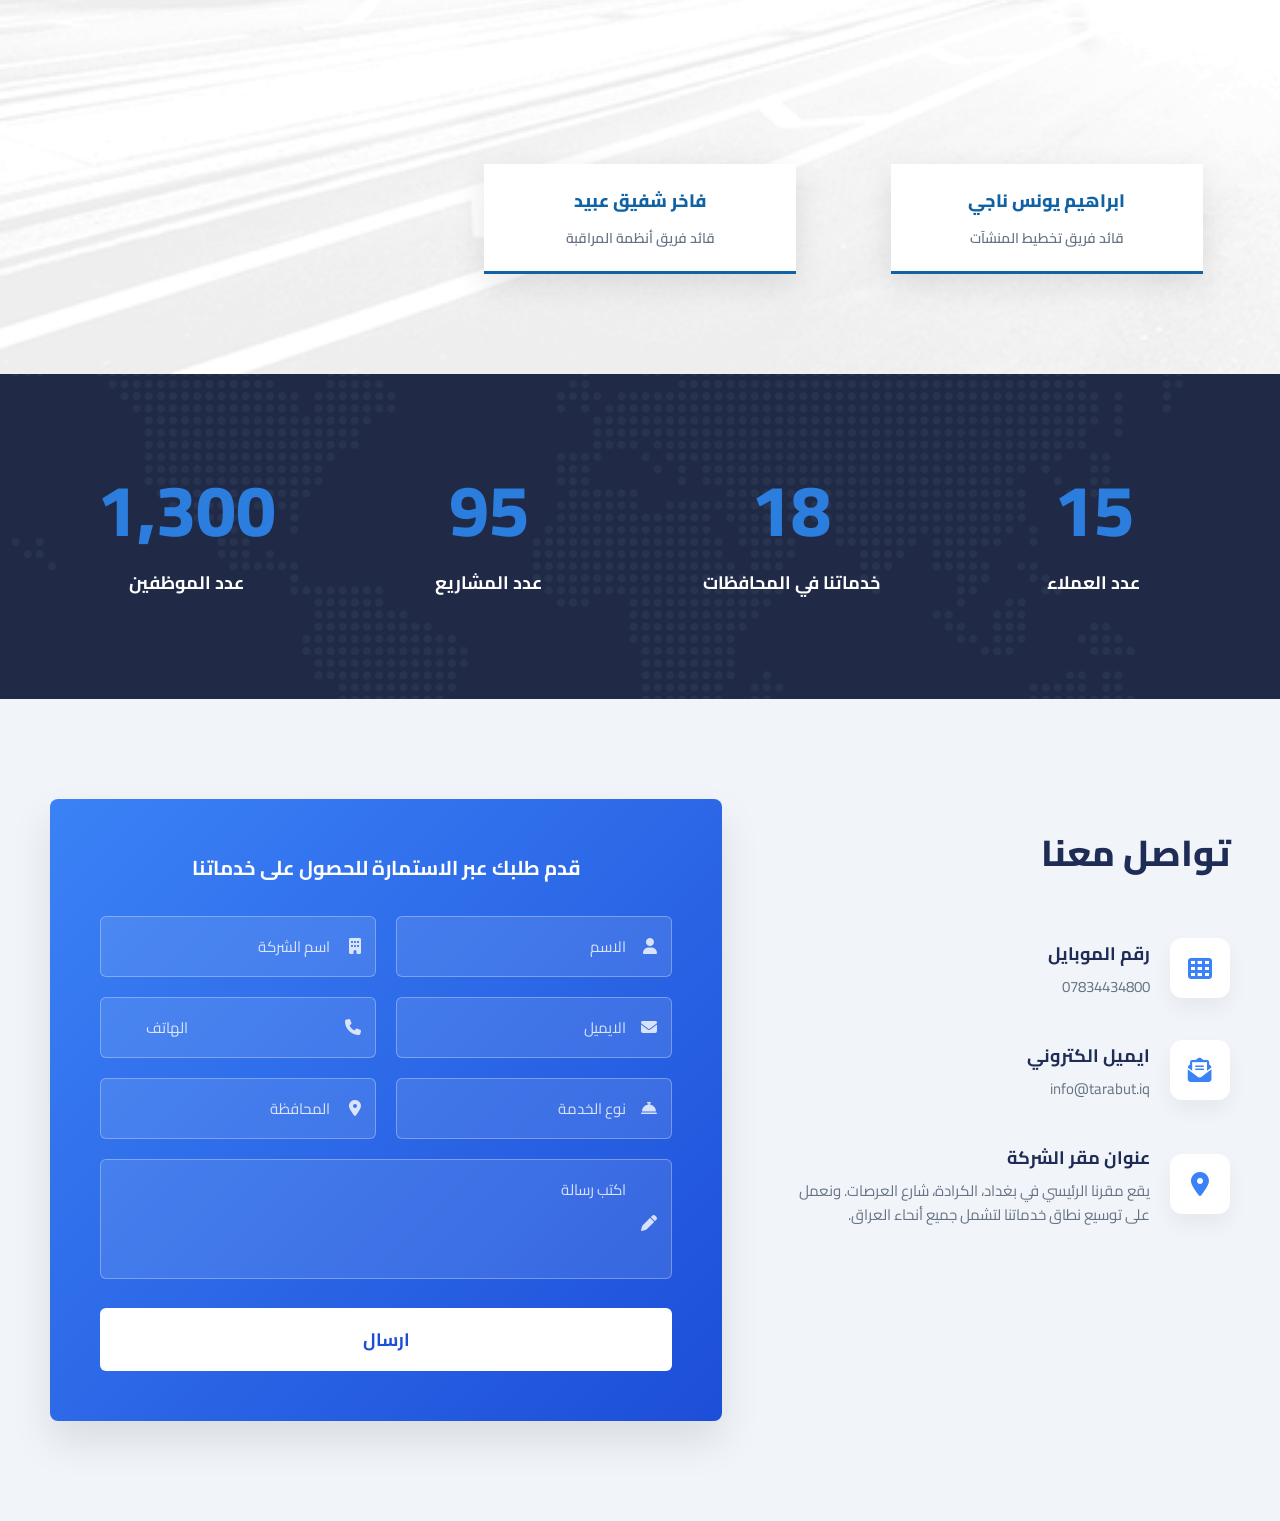
==== commit 194d884f: "contact section" ====
--- a/index.html
+++ b/index.html
@@ -481,6 +481,88 @@
   </section>
 
 
+  <section class="contact-section" id="contact">
+    <div class="container">
+      <div class="contact-grid">
+        <div class="contact-info-container">
+          <h2 class="section-title" data-i18n="contact_title">تواصل معنا</h2>
+
+          <div class="info-item">
+            <div class="info-icon">
+              <i class="fas fa-th"></i>
+            </div>
+            <div class="info-content">
+              <h4 data-i18n="contact_mobile_label">رقم الموبايل</h4>
+              <p>07834434800</p>
+            </div>
+          </div>
+
+          <div class="info-item">
+            <div class="info-icon">
+              <i class="fas fa-envelope-open-text"></i>
+            </div>
+            <div class="info-content">
+              <h4 data-i18n="contact_email_label">ايميل الكتروني</h4>
+              <p>info@tarabut.iq</p>
+            </div>
+          </div>
+
+          <div class="info-item">
+            <div class="info-icon">
+              <i class="fas fa-map-marker-alt"></i>
+            </div>
+            <div class="info-content">
+              <h4 data-i18n="contact_address_label">عنوان مقر الشركة</h4>
+              <p data-i18n="contact_address_desc">يقع مقرنا الرئيسي في بغداد، الكرادة، شارع العرصات. ونعمل على توسيع
+                نطاق خدماتنا لتشمل جميع أنحاء العراق.</p>
+            </div>
+          </div>
+        </div>
+
+        <div class="contact-form-container">
+          <h3 data-i18n="contact_subtitle">قدم طلبك عبر الاستمارة للحصول على خدماتنا</h3>
+          <form class="contact-form">
+            <div class="form-row">
+              <div class="input-group">
+                <i class="fas fa-user icon"></i>
+                <input type="text" data-i18n-placeholder="field_name" placeholder="الاسم">
+              </div>
+              <div class="input-group">
+                <i class="fas fa-building icon"></i>
+                <input type="text" data-i18n-placeholder="field_company" placeholder="اسم الشركة">
+              </div>
+            </div>
+            <div class="form-row">
+              <div class="input-group">
+                <i class="fas fa-envelope icon"></i>
+                <input type="email" data-i18n-placeholder="field_email" placeholder="الايميل">
+              </div>
+              <div class="input-group">
+                <i class="fas fa-phone icon"></i>
+                <input type="tel" data-i18n-placeholder="field_phone" placeholder="الهاتف">
+              </div>
+            </div>
+            <div class="form-row">
+              <div class="input-group">
+                <i class="fas fa-concierge-bell icon"></i>
+                <input type="text" data-i18n-placeholder="field_service" placeholder="نوع الخدمة">
+              </div>
+              <div class="input-group">
+                <i class="fas fa-map-marker-alt icon"></i>
+                <input type="text" data-i18n-placeholder="field_governorate" placeholder="المحافظة">
+              </div>
+            </div>
+            <div class="input-group full-width">
+              <i class="fas fa-pen icon"></i>
+              <textarea data-i18n-placeholder="field_message" placeholder="اكتب رسالة"></textarea>
+            </div>
+            <button type="submit" class="submit-btn" data-i18n="btn_send">ارسال</button>
+          </form>
+        </div>
+      </div>
+    </div>
+  </section>
+
   <script src="js/translations.js"></script>
   <script src="js/main.js"></script>
 </body>
--- a/css/style.css
+++ b/css/style.css
@@ -16,6 +16,12 @@
 
 section {
   overflow: hidden;
+}
+
+.container {
+  max-width: 1280px;
+  margin: 0 auto;
+  padding: 0 50px;
 }
 
 .text-center {
@@ -1127,4 +1133,216 @@
   .work-slider-wrapper {
     padding: 0 40px;
   }
+}
+
+/* Contact Section Styles */
+.contact-section {
+  padding: 100px 0;
+  background-color: #f1f5f9;
+}
+
+.contact-grid {
+  display: grid;
+  grid-template-columns: 0.8fr 1.2fr;
+  gap: 60px;
+  align-items: flex-start;
+}
+
+.contact-info-container {
+  padding-top: 20px;
+}
+
+.contact-info-container .section-title {
+  margin-bottom: 50px;
+  font-size: 36px;
+  color: #1f2c56;
+  font-weight: 800;
+}
+
+.info-item {
+  display: flex;
+  align-items: center;
+  gap: 20px;
+  margin-bottom: 40px;
+}
+
+[dir="rtl"] .info-item {
+  text-align: right;
+}
+
+[dir="ltr"] .info-item {
+  text-align: left;
+}
+
+.info-content h4 {
+  font-size: 18px;
+  color: #1f2c56;
+  margin-bottom: 5px;
+  font-weight: 700;
+}
+
+.info-content p {
+  color: #677284;
+  font-size: 15px;
+  line-height: 1.6;
+}
+
+.info-icon {
+  width: 60px;
+  height: 60px;
+  background-color: #fff;
+  border-radius: 12px;
+  display: flex;
+  align-items: center;
+  justify-content: center;
+  font-size: 24px;
+  color: #3b82f6;
+  box-shadow: 0 10px 20px rgba(0, 0, 0, 0.05);
+  flex-shrink: 0;
+}
+
+.contact-form-container {
+  background: linear-gradient(135deg, #3b82f6 0%, #1d4ed8 100%);
+  padding: 50px;
+  border-radius: 8px;
+  box-shadow: 0 20px 40px rgba(0, 0, 0, 0.1);
+  color: #fff;
+}
+
+.contact-form-container h3 {
+  font-size: 20px;
+  margin-bottom: 30px;
+  text-align: center;
+  font-weight: 700;
+}
+
+.form-row {
+  display: flex;
+  gap: 20px;
+  margin-bottom: 20px;
+}
+
+.input-group {
+  position: relative;
+  flex: 1;
+}
+
+.input-group .icon {
+  position: absolute;
+  top: 50%;
+  left: 15px;
+  transform: translateY(-50%);
+  color: rgba(255, 255, 255, 0.8);
+  font-size: 16px;
+}
+
+[dir="rtl"] .input-group .icon {
+  left: auto;
+  right: 15px;
+}
+
+.input-group input,
+.input-group textarea {
+  width: 100%;
+  padding: 15px 45px;
+  background: rgba(255, 255, 255, 0.1);
+  border: 1px solid rgba(255, 255, 255, 0.3);
+  border-radius: 6px;
+  color: #fff;
+  font-family: inherit;
+  font-size: 15px;
+  transition: all 0.3s ease;
+}
+
+.input-group textarea {
+  height: 120px;
+  resize: none;
+  padding-top: 15px;
+}
+
+.input-group input:focus,
+.input-group textarea:focus {
+  outline: none;
+  background: rgba(255, 255, 255, 0.15);
+  border-color: #fff;
+}
+
+.input-group input::placeholder,
+.input-group textarea::placeholder {
+  color: rgba(255, 255, 255, 0.8);
+}
+
+.submit-btn {
+  width: 100%;
+  padding: 15px;
+  background-color: #fff;
+  color: #1d4ed8;
+  border: none;
+  border-radius: 6px;
+  font-size: 18px;
+  font-weight: 700;
+  cursor: pointer;
+  transition: all 0.3s ease;
+  margin-top: 20px;
+}
+
+.submit-btn:hover {
+  background-color: #f1f5f9;
+  transform: translateY(-2px);
+}
+
+@media (max-width: 1024px) {
+  .contact-grid {
+    grid-template-columns: 1fr;
+    gap: 50px;
+  }
+}
+
+@media (max-width: 640px) {
+  .form-row {
+    flex-direction: column;
+    gap: 20px;
+  }
+
+  .contact-form-container {
+    padding: 30px;
+  }
+}
+
+.info-content p {
+  color: #677284;
+  font-size: 15px;
+  line-height: 1.6;
+}
+
+.info-icon {
+  width: 60px;
+  height: 60px;
+  background-color: #fff;
+  border-radius: 12px;
+  display: flex;
+  align-items: center;
+  justify-content: center;
+  font-size: 24px;
+  color: #3b82f6;
+  box-shadow: 0 10px 20px rgba(0, 0, 0, 0.05);
+  flex-shrink: 0;
+}
+
+@media (max-width: 1024px) {
+  .contact-grid {
+    grid-template-columns: 1fr;
+    gap: 50px;
+  }
+}
+
+@media (max-width: 640px) {
+  .form-row {
+    flex-direction: column;
+    gap: 20px;
+  }
+
+  .contact-form-container {
+    padding: 30px;
+  }
 }
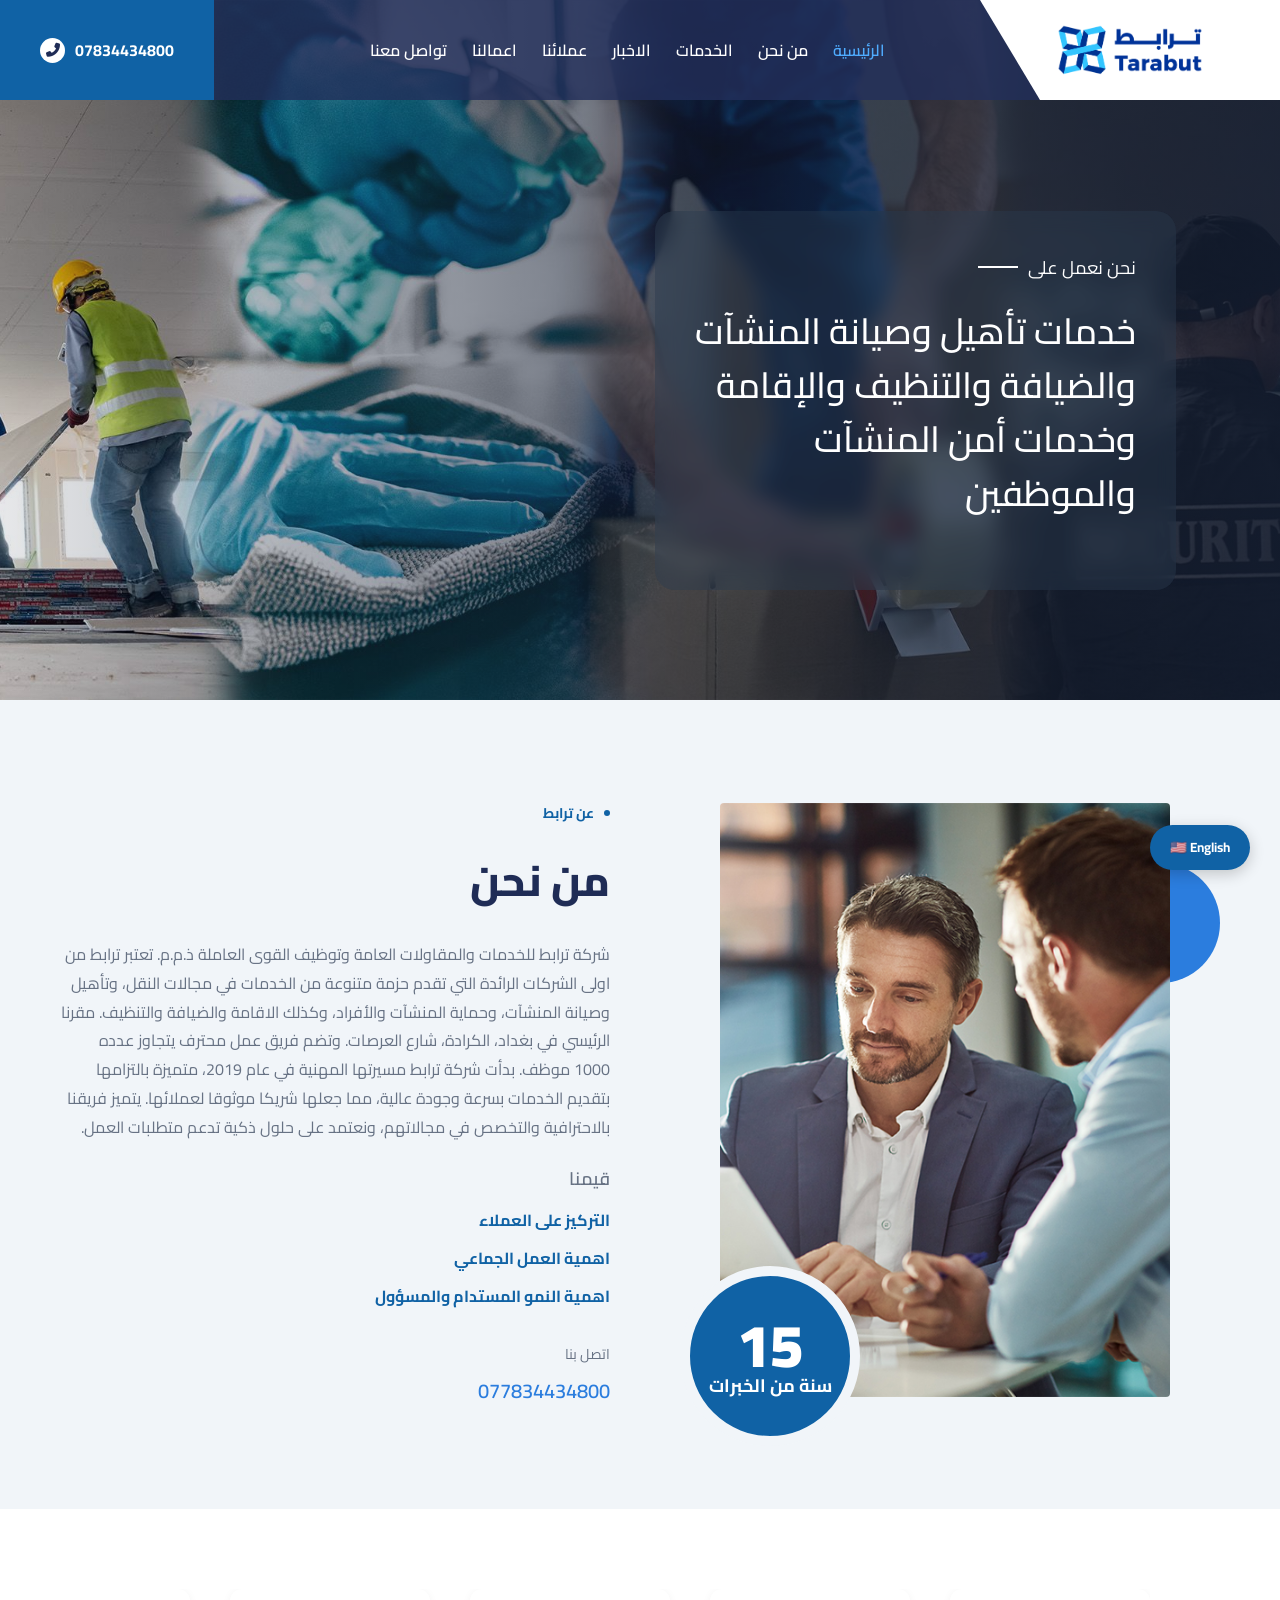
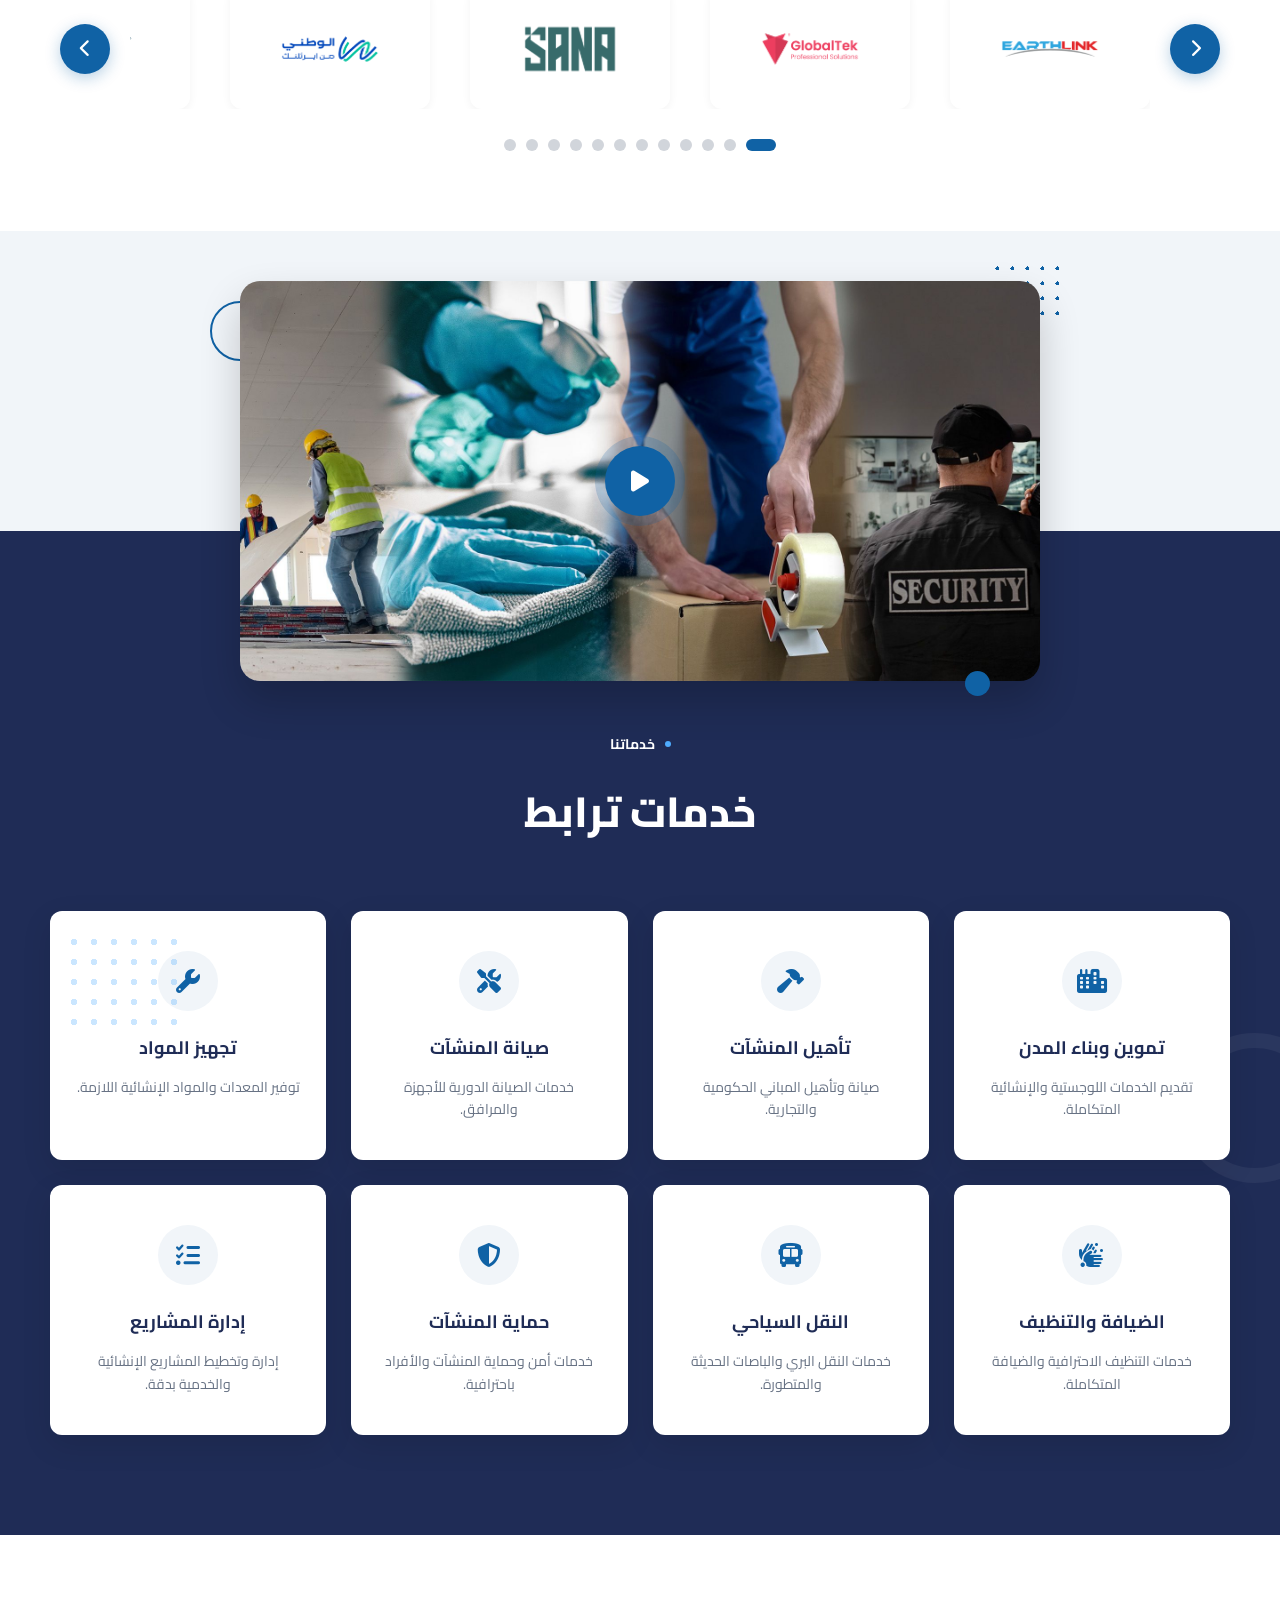
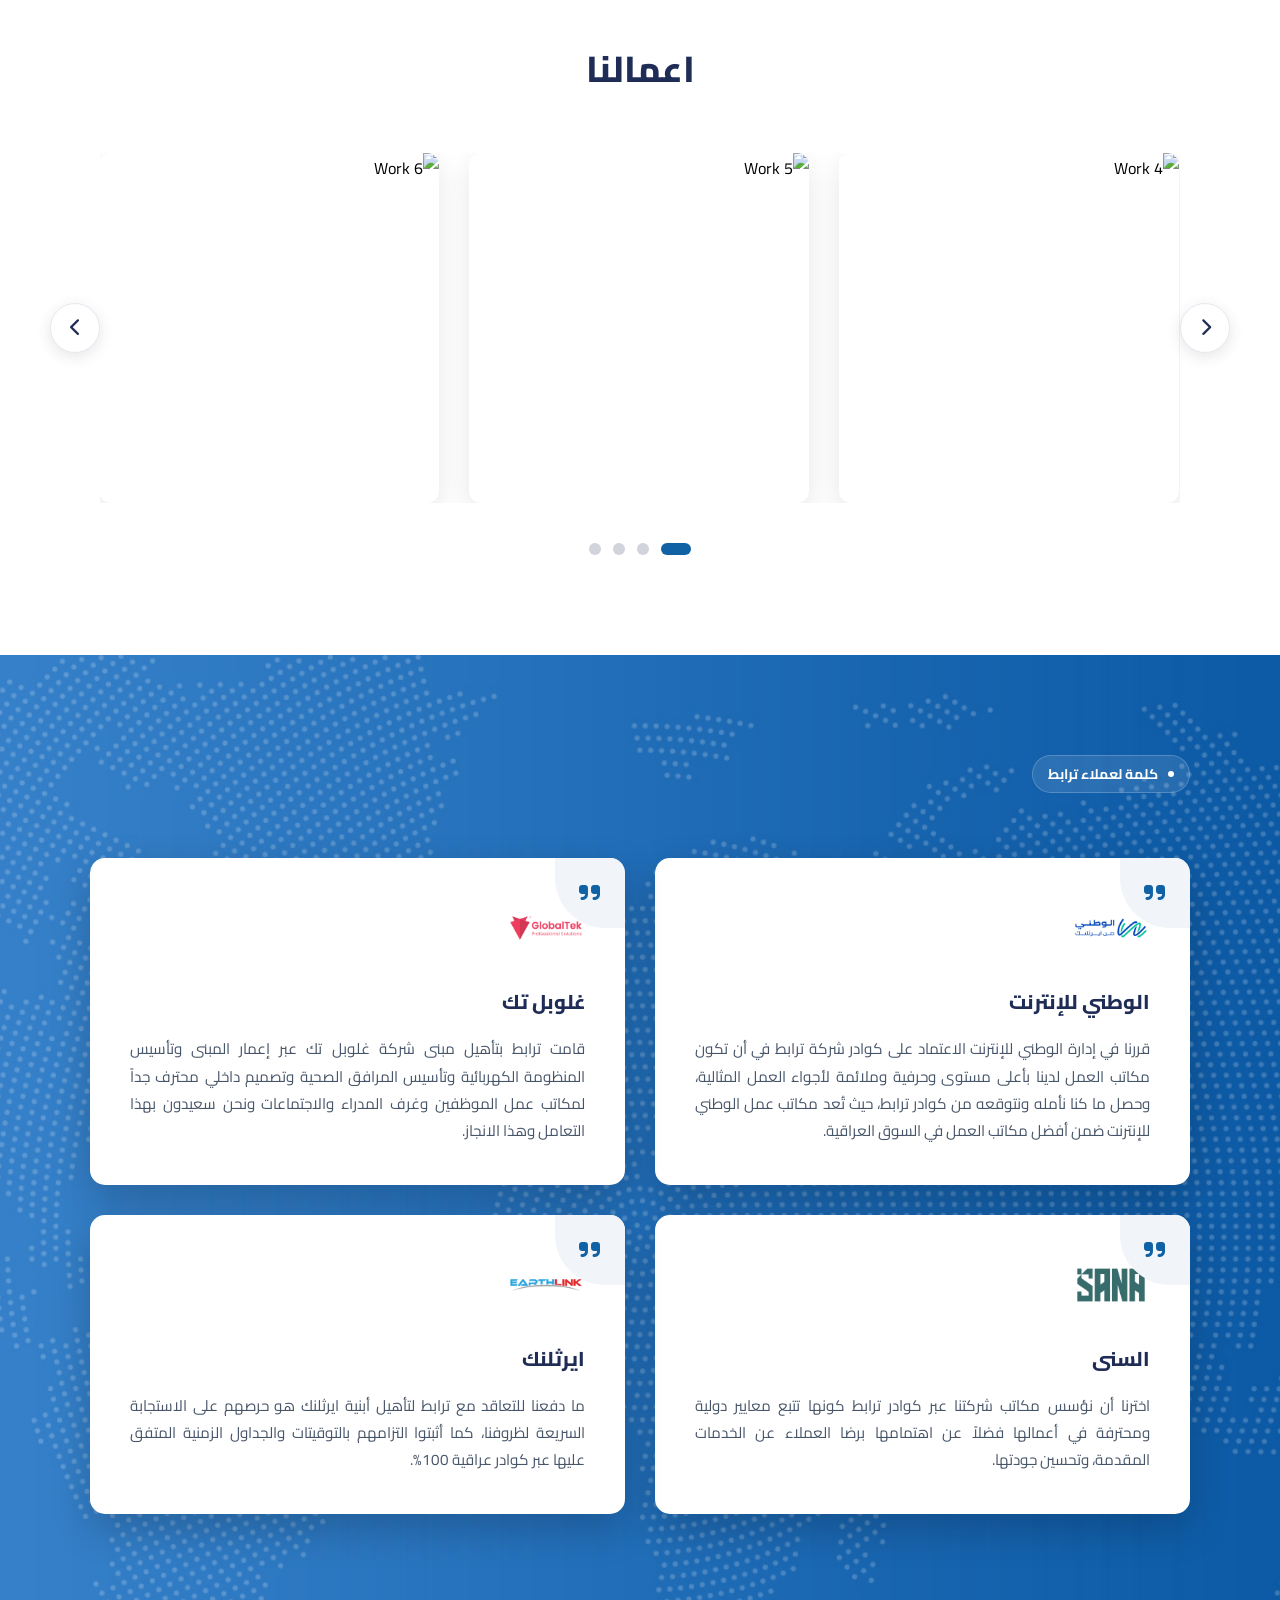
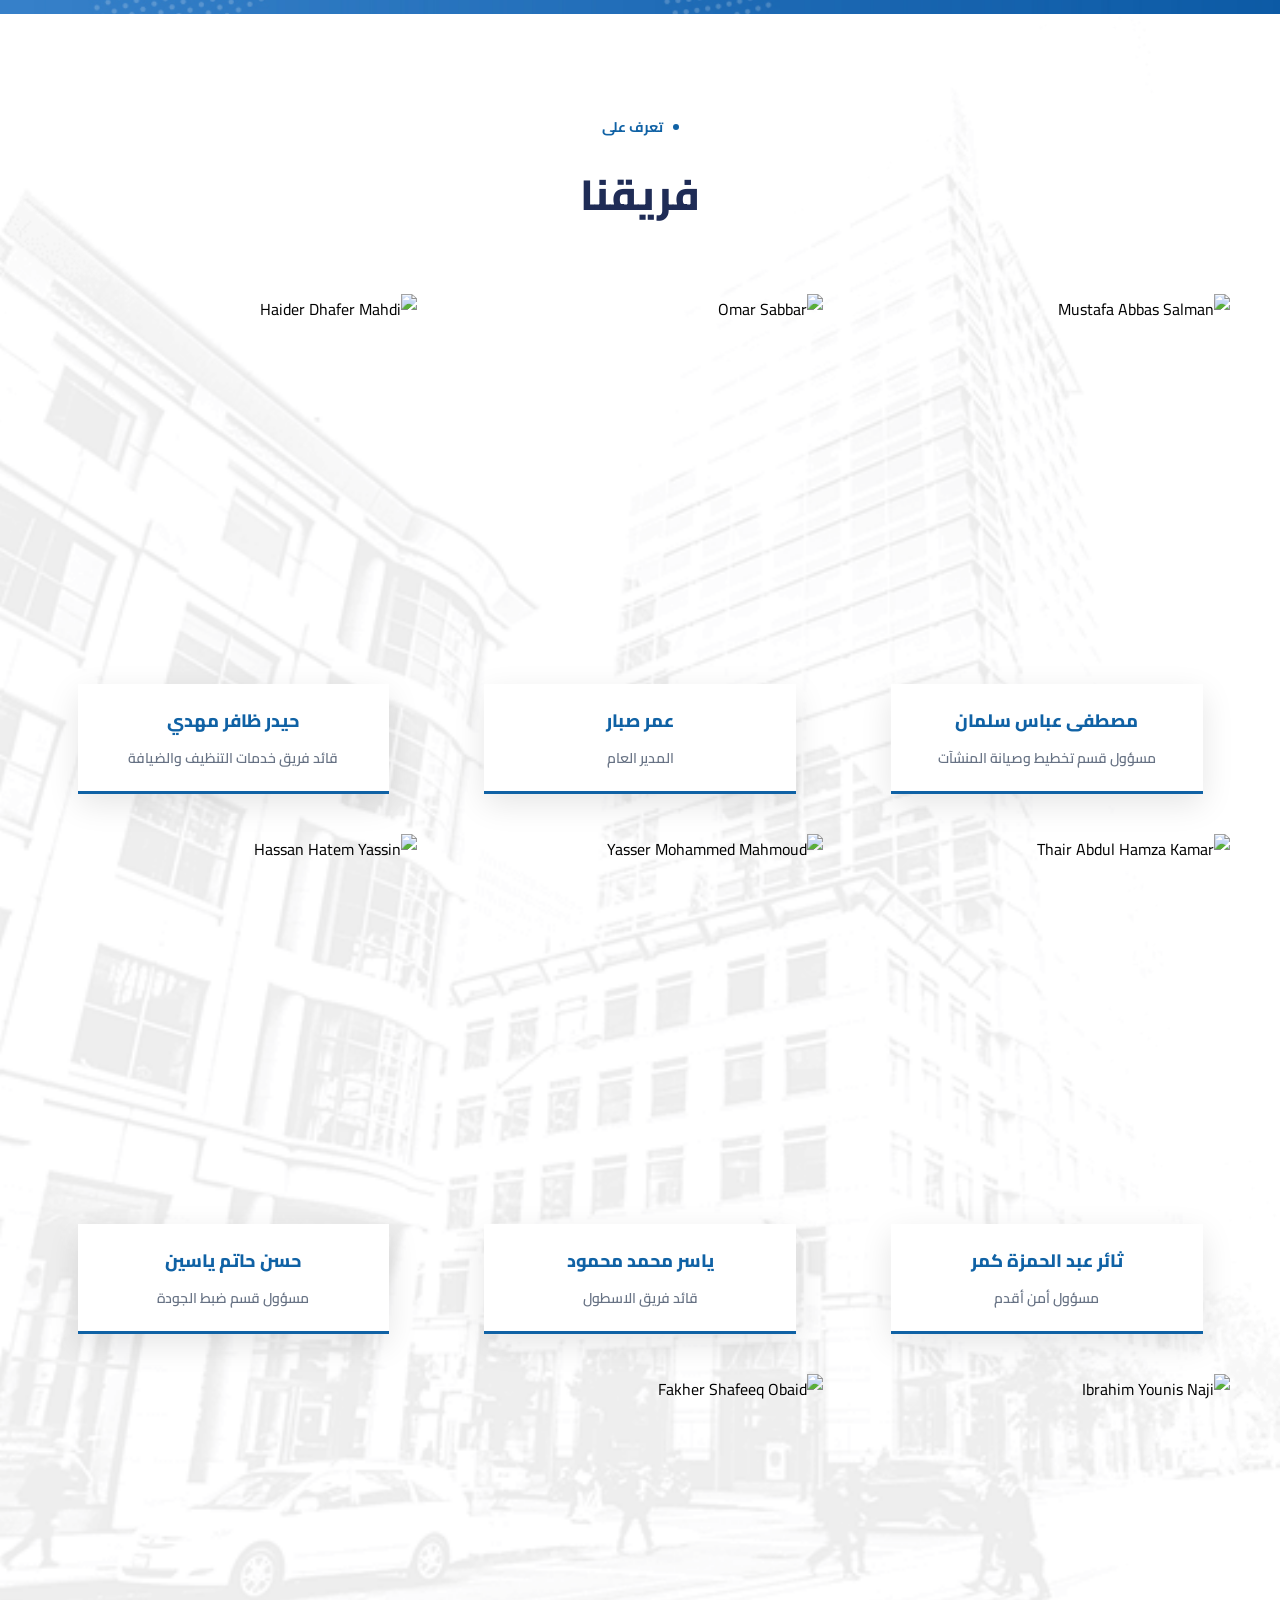
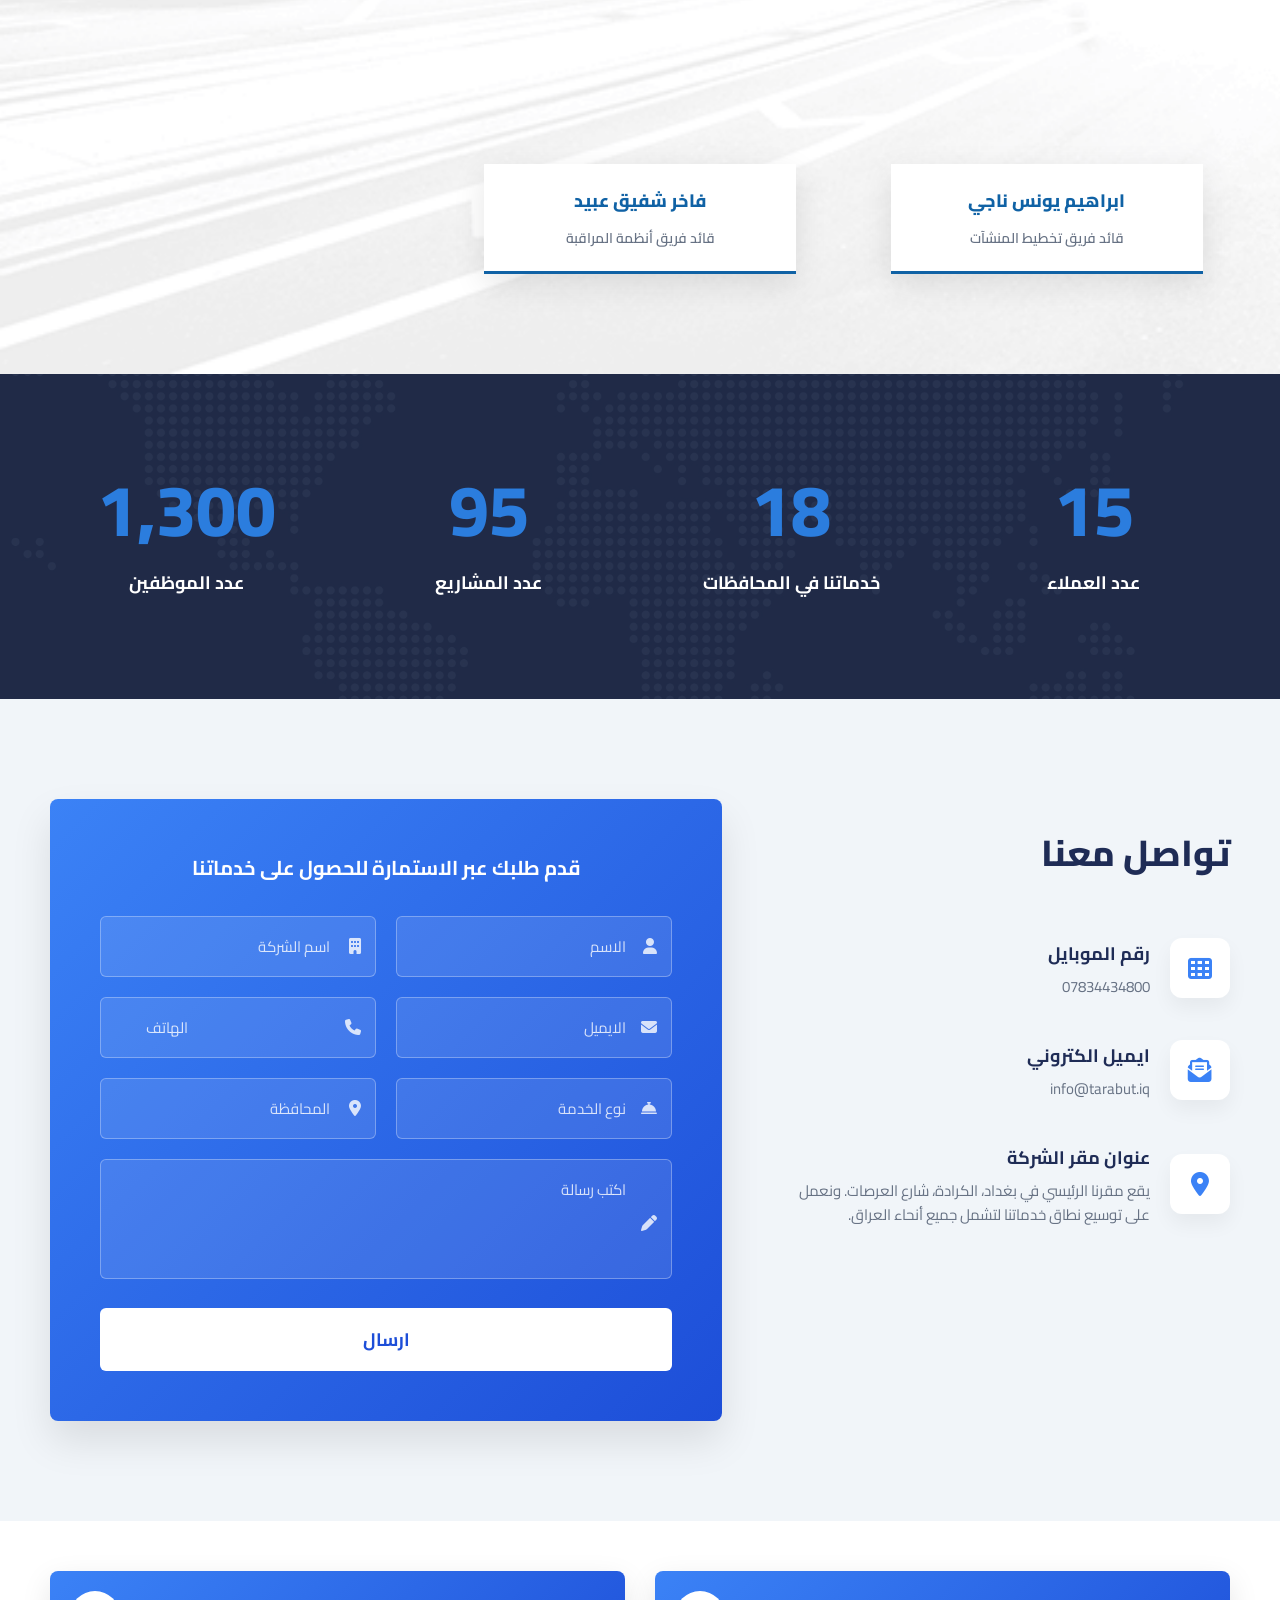
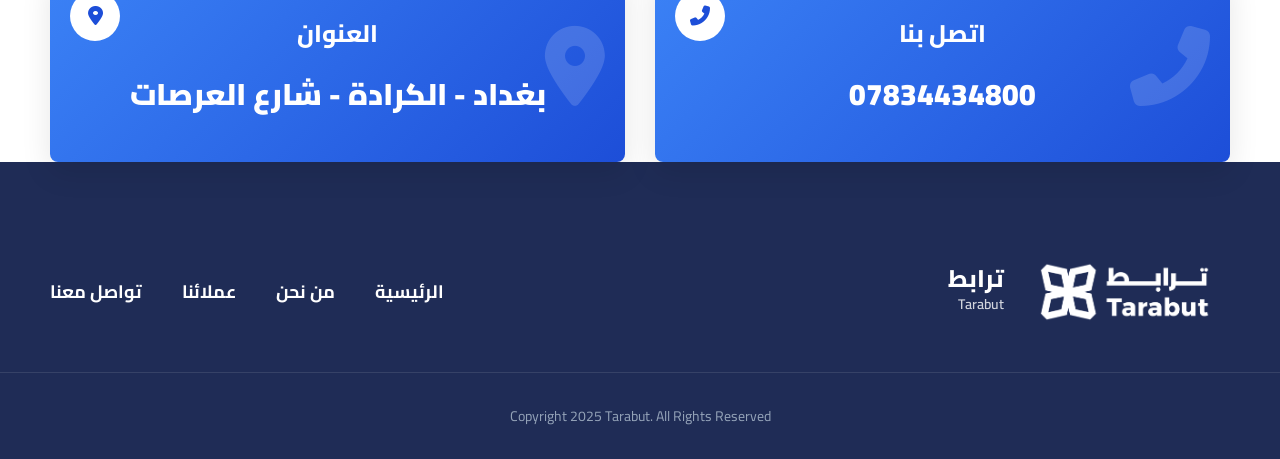
==== commit 917b8248: "footer section" ====
--- a/index.html
+++ b/index.html
@@ -563,6 +563,59 @@
     </div>
   </section>
 
+  <footer class="site-footer">
+    <div class="container footer-cards-container">
+      <div class="footer-card">
+        <i class="fas fa-phone-alt large-icon"></i>
+        <div class="card-info">
+          <h4 data-i18n="footer_call">اتصل بنا</h4>
+          <p data-i18n="contact_number">07834434800</p>
+        </div>
+        <div class="small-icon-circle">
+          <i class="fas fa-phone-alt"></i>
+        </div>
+      </div>
+      <div class="footer-card">
+        <i class="fas fa-map-marker-alt large-icon"></i>
+        <div class="card-info">
+          <h4 data-i18n="footer_address">العنوان</h4>
+          <p data-i18n="footer_address_info">بغداد - الكرادة - شارع العرصات</p>
+        </div>
+        <div class="small-icon-circle">
+          <i class="fas fa-map-marker-alt"></i>
+        </div>
+      </div>
+    </div>
+
+    <div class="footer-bottom">
+      <div class="container footer-bottom-content">
+        <div class="footer-logo">
+          <img src="assets/images/logo-tarabut.png" alt="Tarabut Logo">
+          <div class="logo-text">
+            <span>ترابط</span>
+            <span>Tarabut</span>
+          </div>
+        </div>
+
+        <nav class="footer-nav">
+          <ul>
+            <li><a href="#" data-i18n="nav_home">الرئيسية</a></li>
+            <li><a href="#" data-i18n="nav_about">من نحن</a></li>
+            <li><a href="#clients" data-i18n="nav_clients">عملاؤنا</a></li>
+            <li><a href="#contact" data-i18n="nav_contact">تواصل معنا</a></li>
+          </ul>
+        </nav>
+      </div>
+      <div class="footer-copyright">
+        <p data-i18n="footer_copy">Copyright 2025 Tarabut. All Rights Reserved</p>
+      </div>
+    </div>
+
+    <button id="backToTop" class="back-to-top">
+      <i class="fas fa-chevron-up"></i>
+    </button>
+  </footer>
+
   <script src="js/translations.js"></script>
   <script src="js/main.js"></script>
 </body>
--- a/css/style.css
+++ b/css/style.css
@@ -1309,6 +1309,218 @@
   }
 }
 
+/* Footer Section Styles */
+.site-footer {
+  position: relative;
+  margin-top: 100px;
+}
+
+.footer-cards-container {
+  display: grid;
+  grid-template-columns: repeat(2, 1fr);
+  gap: 30px;
+  position: relative;
+  top: -50px;
+  z-index: 10;
+}
+
+.footer-card {
+  background: linear-gradient(135deg, #3b82f6 0%, #1d4ed8 100%);
+  padding: 40px;
+  border-radius: 8px;
+  display: flex;
+  align-items: center;
+  gap: 30px;
+  color: #fff;
+  position: relative;
+  overflow: hidden;
+  box-shadow: 0 10px 30px rgba(0, 0, 0, 0.1);
+}
+
+.large-icon {
+  font-size: 80px;
+  opacity: 0.15;
+  position: absolute;
+  left: 20px;
+  top: 50%;
+  transform: translateY(-50%);
+}
+
+[dir="rtl"] .large-icon {
+  left: auto;
+  right: 20px;
+}
+
+.card-info {
+  position: relative;
+  z-index: 2;
+  flex-grow: 1;
+  text-align: center;
+}
+
+.card-info h4 {
+  font-size: 24px;
+  margin-bottom: 10px;
+  font-weight: 800;
+}
+
+.card-info p {
+  font-size: 30px;
+  font-weight: 900;
+  margin: 0;
+}
+
+.small-icon-circle {
+  width: 50px;
+  height: 50px;
+  background-color: #fff;
+  color: #1d4ed8;
+  border-radius: 50%;
+  display: flex;
+  align-items: center;
+  justify-content: center;
+  font-size: 20px;
+  position: absolute;
+  top: 20px;
+  right: 20px;
+}
+
+[dir="rtl"] .small-icon-circle {
+  right: auto;
+  left: 20px;
+}
+
+.footer-bottom {
+  background-color: #1f2c56;
+  padding: 100px 0 30px;
+  margin-top: -50px;
+}
+
+.footer-bottom-content {
+  display: flex;
+  justify-content: space-between;
+  align-items: center;
+  margin-bottom: 50px;
+}
+
+.footer-logo {
+  display: flex;
+  align-items: center;
+  gap: 15px;
+}
+
+.footer-logo img {
+  height: 60px;
+  filter: brightness(0) invert(1);
+}
+
+.logo-text {
+  display: flex;
+  flex-direction: column;
+  color: #fff;
+}
+
+.logo-text span:first-child {
+  font-size: 24px;
+  font-weight: 800;
+  line-height: 1;
+}
+
+.logo-text span:last-child {
+  font-size: 14px;
+  font-weight: 600;
+  opacity: 0.8;
+}
+
+.footer-nav ul {
+  display: flex;
+  gap: 40px;
+  list-style: none;
+}
+
+.footer-nav ul li a {
+  color: #fff;
+  text-decoration: none;
+  font-size: 18px;
+  font-weight: 700;
+  transition: opacity 0.3s;
+}
+
+.footer-nav ul li a:hover {
+  opacity: 0.7;
+}
+
+.footer-copyright {
+  border-top: 1px solid rgba(255, 255, 255, 0.1);
+  padding-top: 30px;
+  text-align: center;
+}
+
+.footer-copyright p {
+  color: #94a3b8;
+  font-size: 14px;
+}
+
+.back-to-top {
+  position: fixed;
+  bottom: 100px;
+  right: 30px;
+  width: 45px;
+  height: 45px;
+  background-color: #3b82f6;
+  color: #fff;
+  border: none;
+  border-radius: 50%;
+  cursor: pointer;
+  display: flex;
+  align-items: center;
+  justify-content: center;
+  font-size: 20px;
+  box-shadow: 0 4px 15px rgba(0, 0, 0, 0.2);
+  transition: all 0.3s ease;
+  z-index: 999;
+}
+
+.back-to-top:hover {
+  transform: translateY(-5px);
+  background-color: #1d4ed8;
+}
+
+@media (max-width: 991px) {
+  .footer-cards-container {
+    grid-template-columns: 1fr;
+    top: 0;
+    margin-bottom: 50px;
+  }
+
+  .footer-bottom {
+    padding-top: 50px;
+    margin-top: 0;
+  }
+
+  .footer-bottom-content {
+    flex-direction: column;
+    gap: 40px;
+    text-align: center;
+  }
+
+  .footer-nav ul {
+    flex-wrap: wrap;
+    justify-content: center;
+    gap: 20px;
+  }
+}
+
+@media (max-width: 640px) {
+  .card-info p {
+    font-size: 24px;
+  }
+
+  .large-icon {
+    font-size: 60px;
+  }
+}
+
 .info-content p {
   color: #677284;
   font-size: 15px;
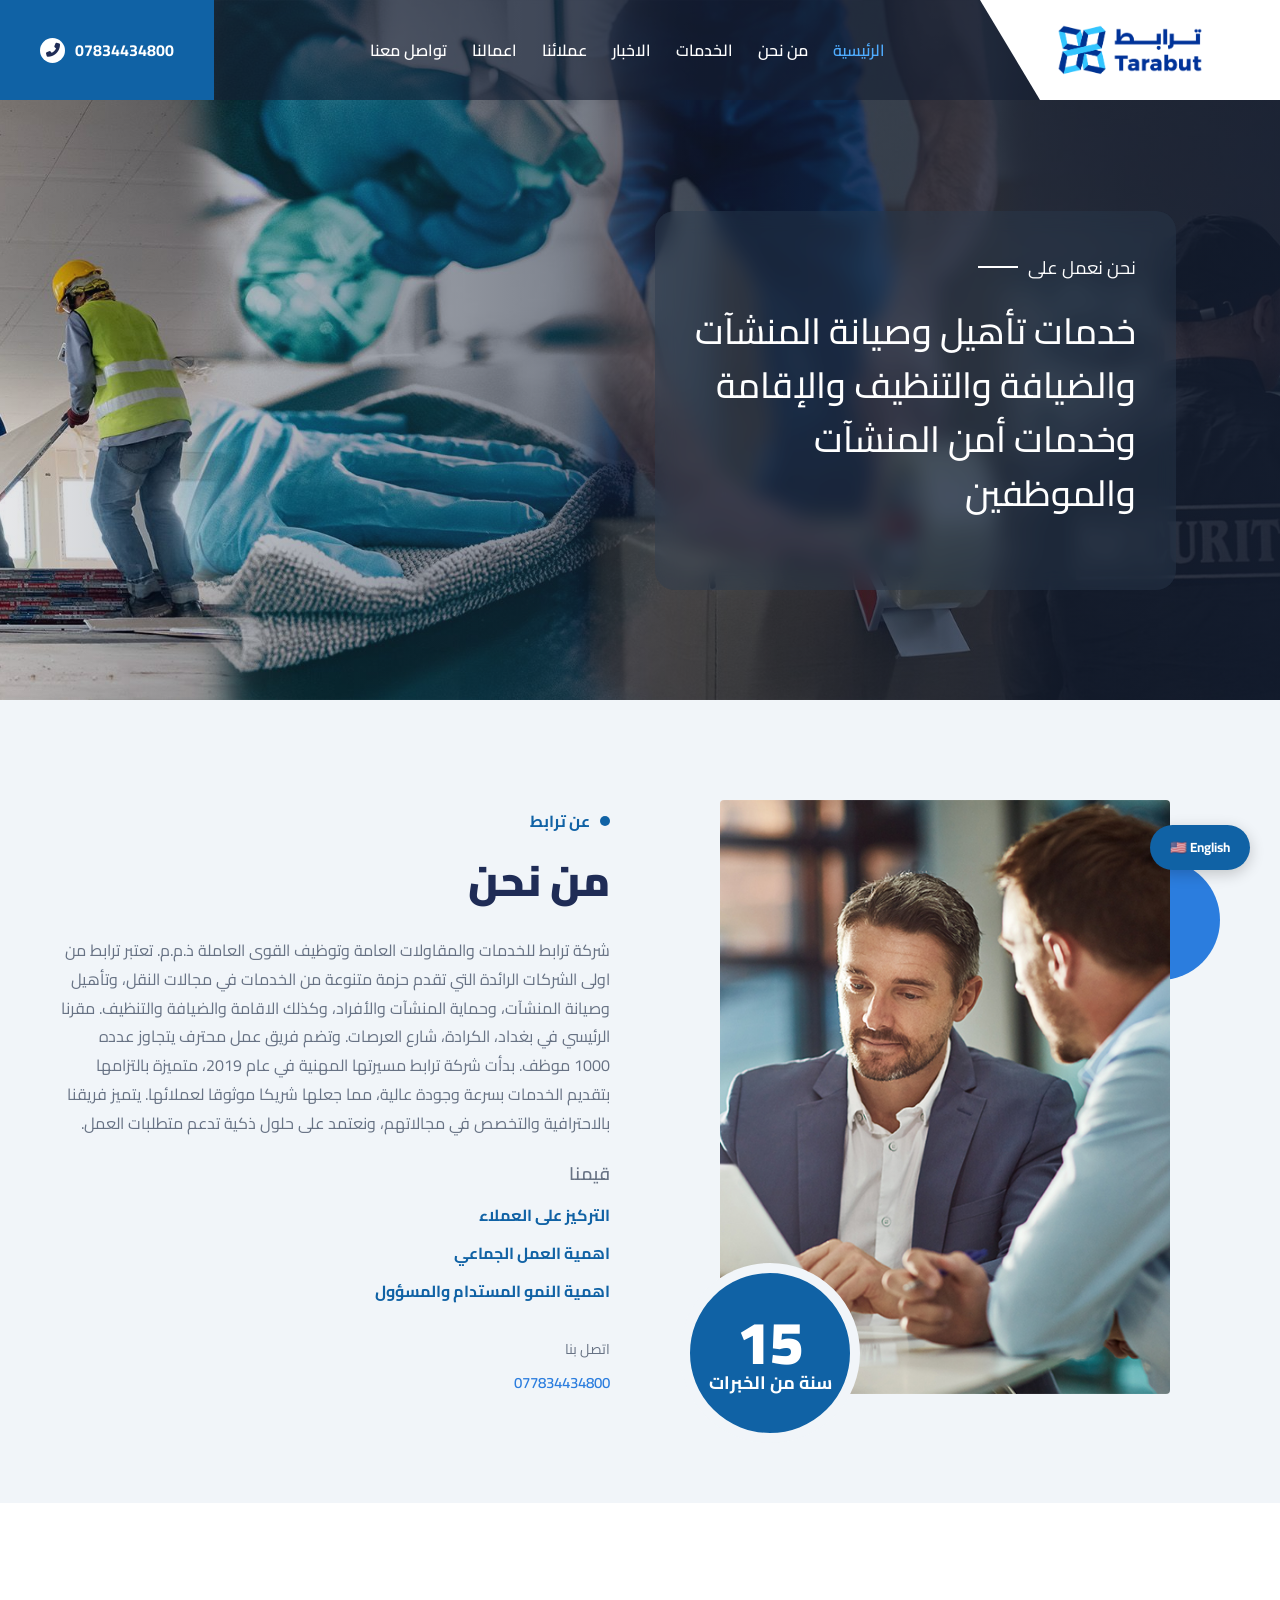
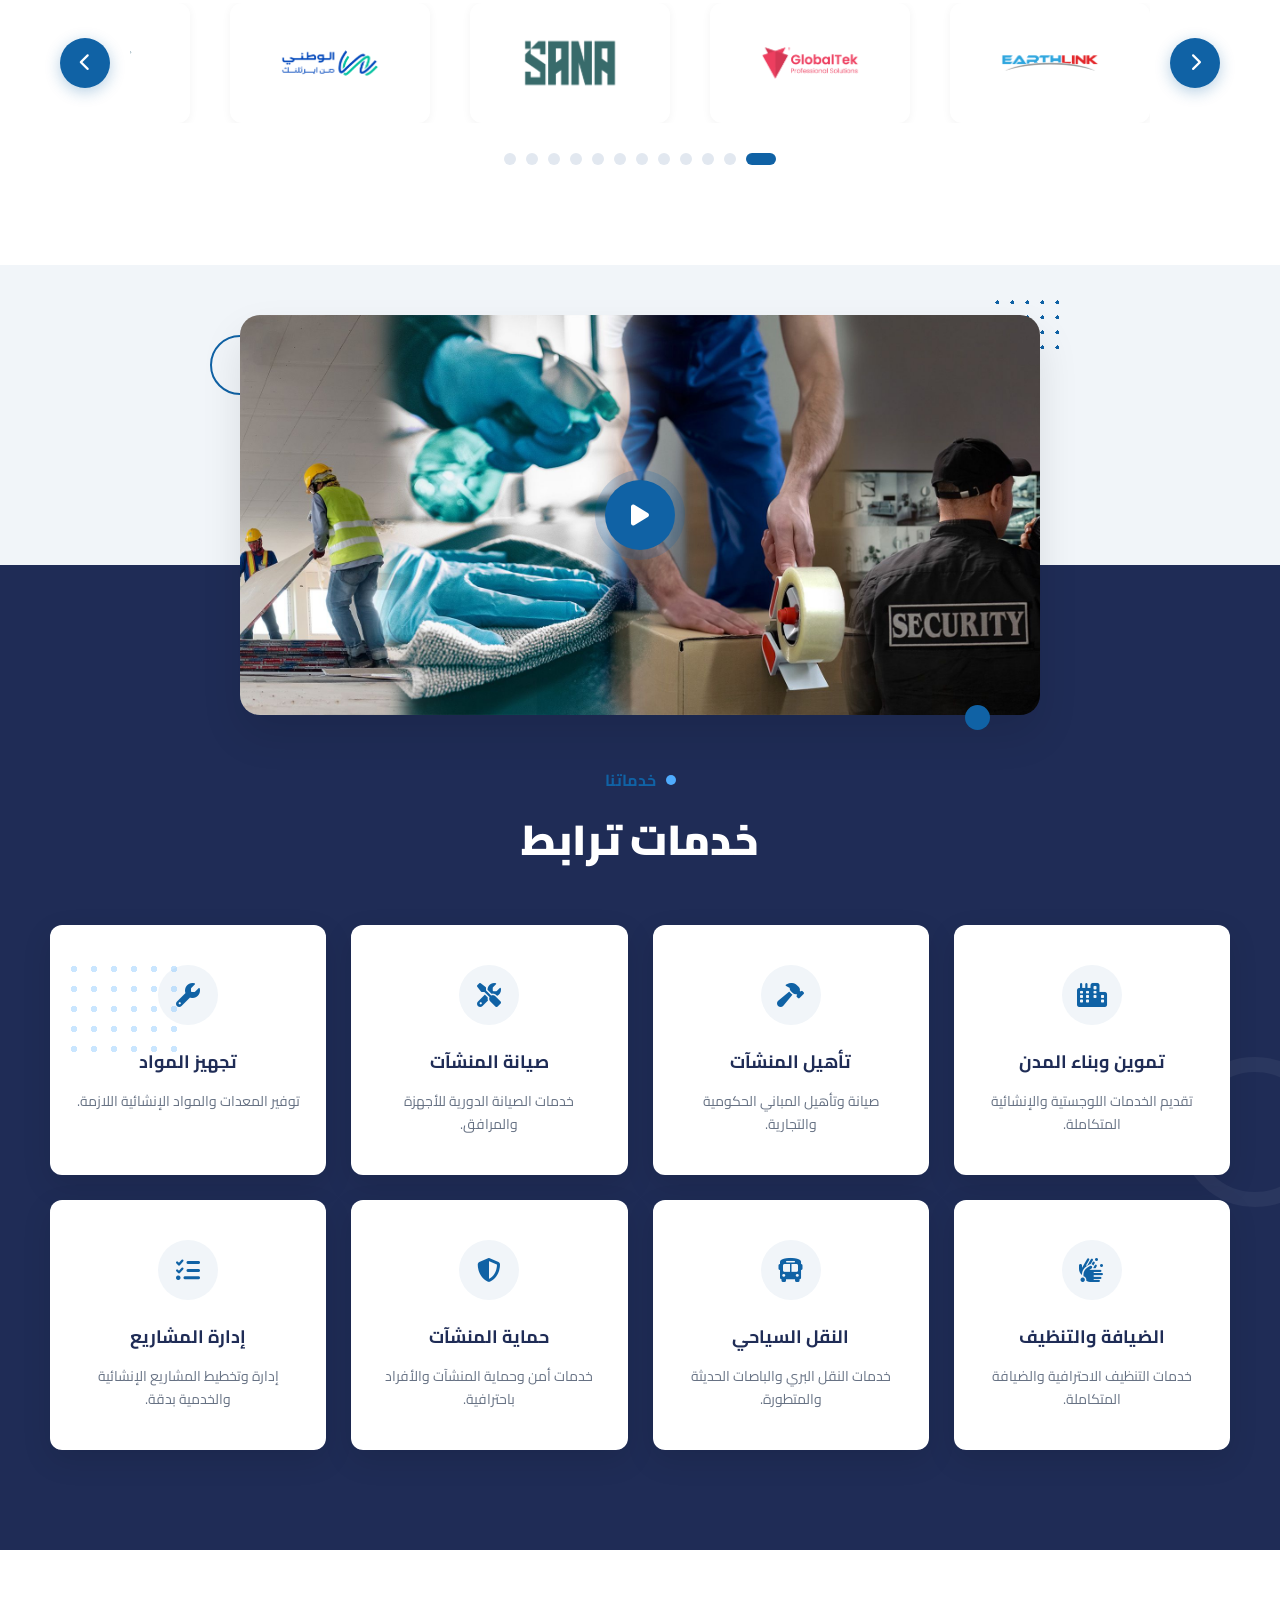
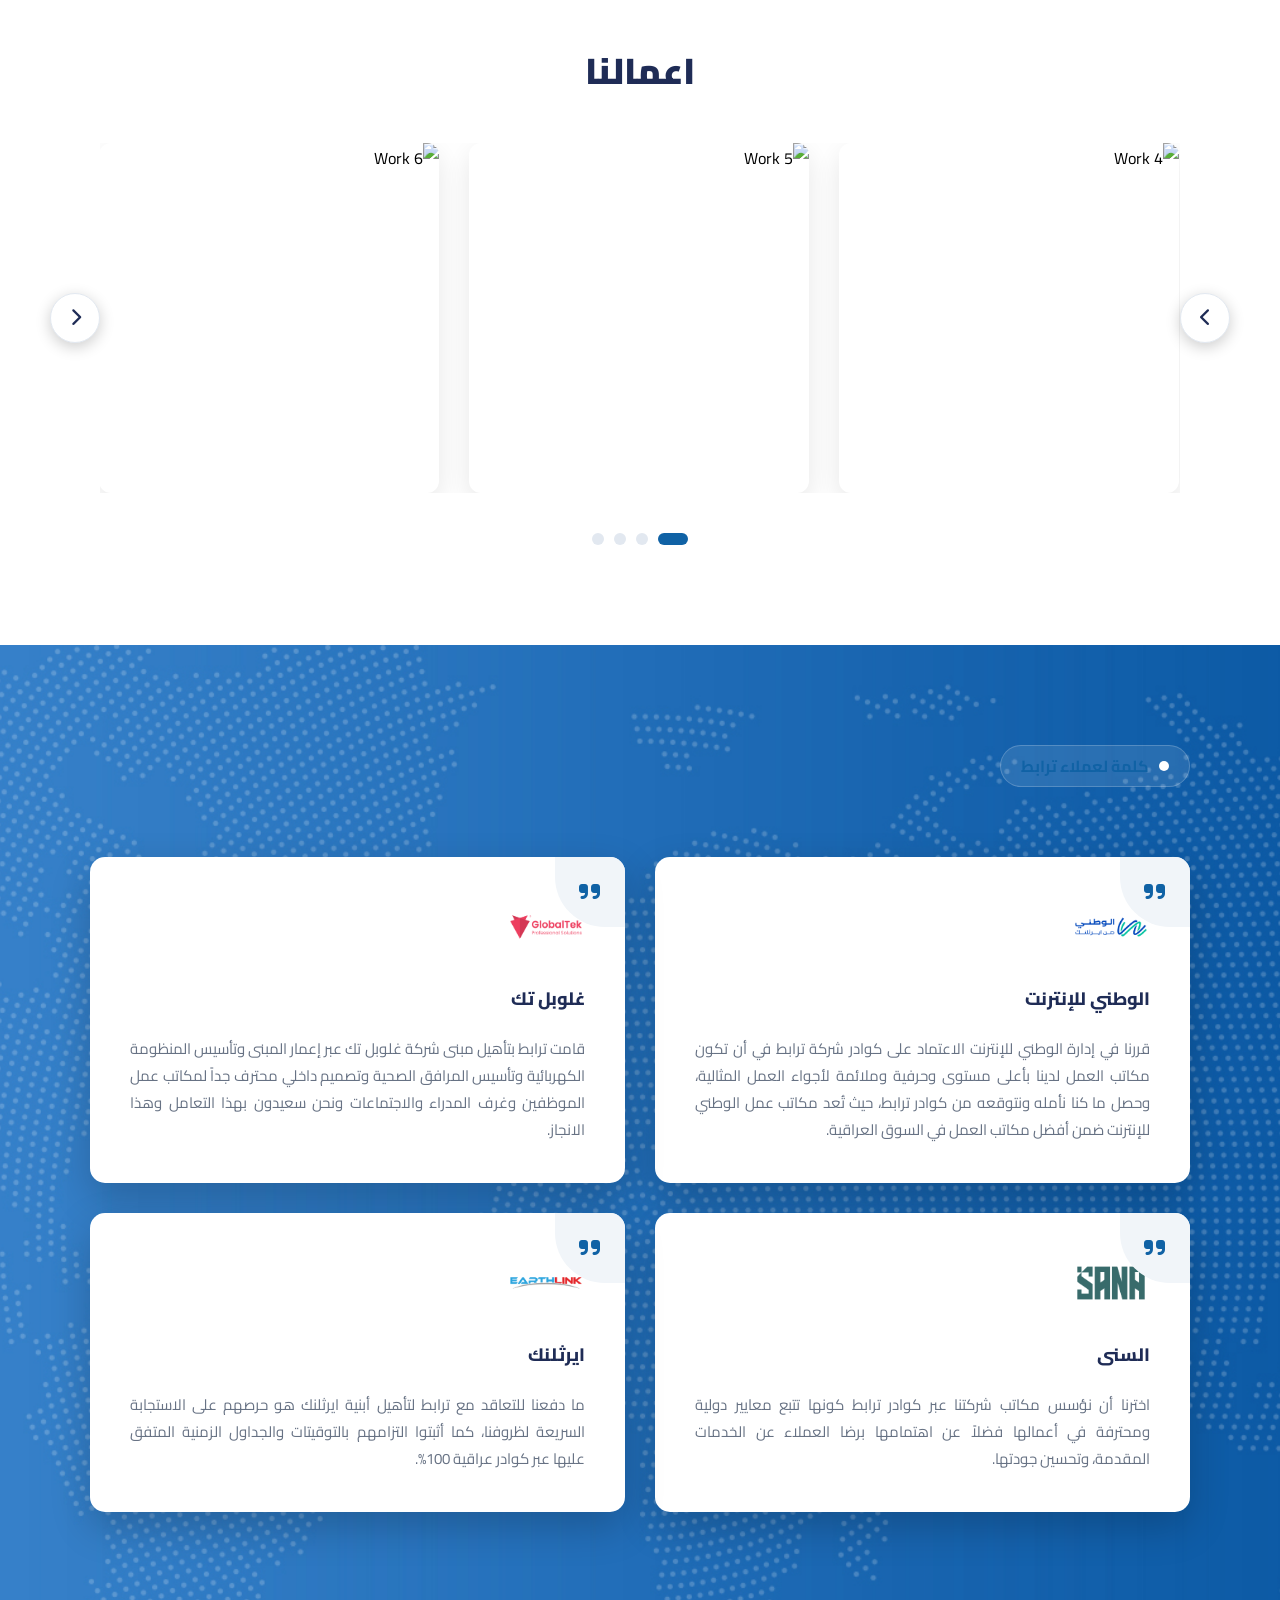
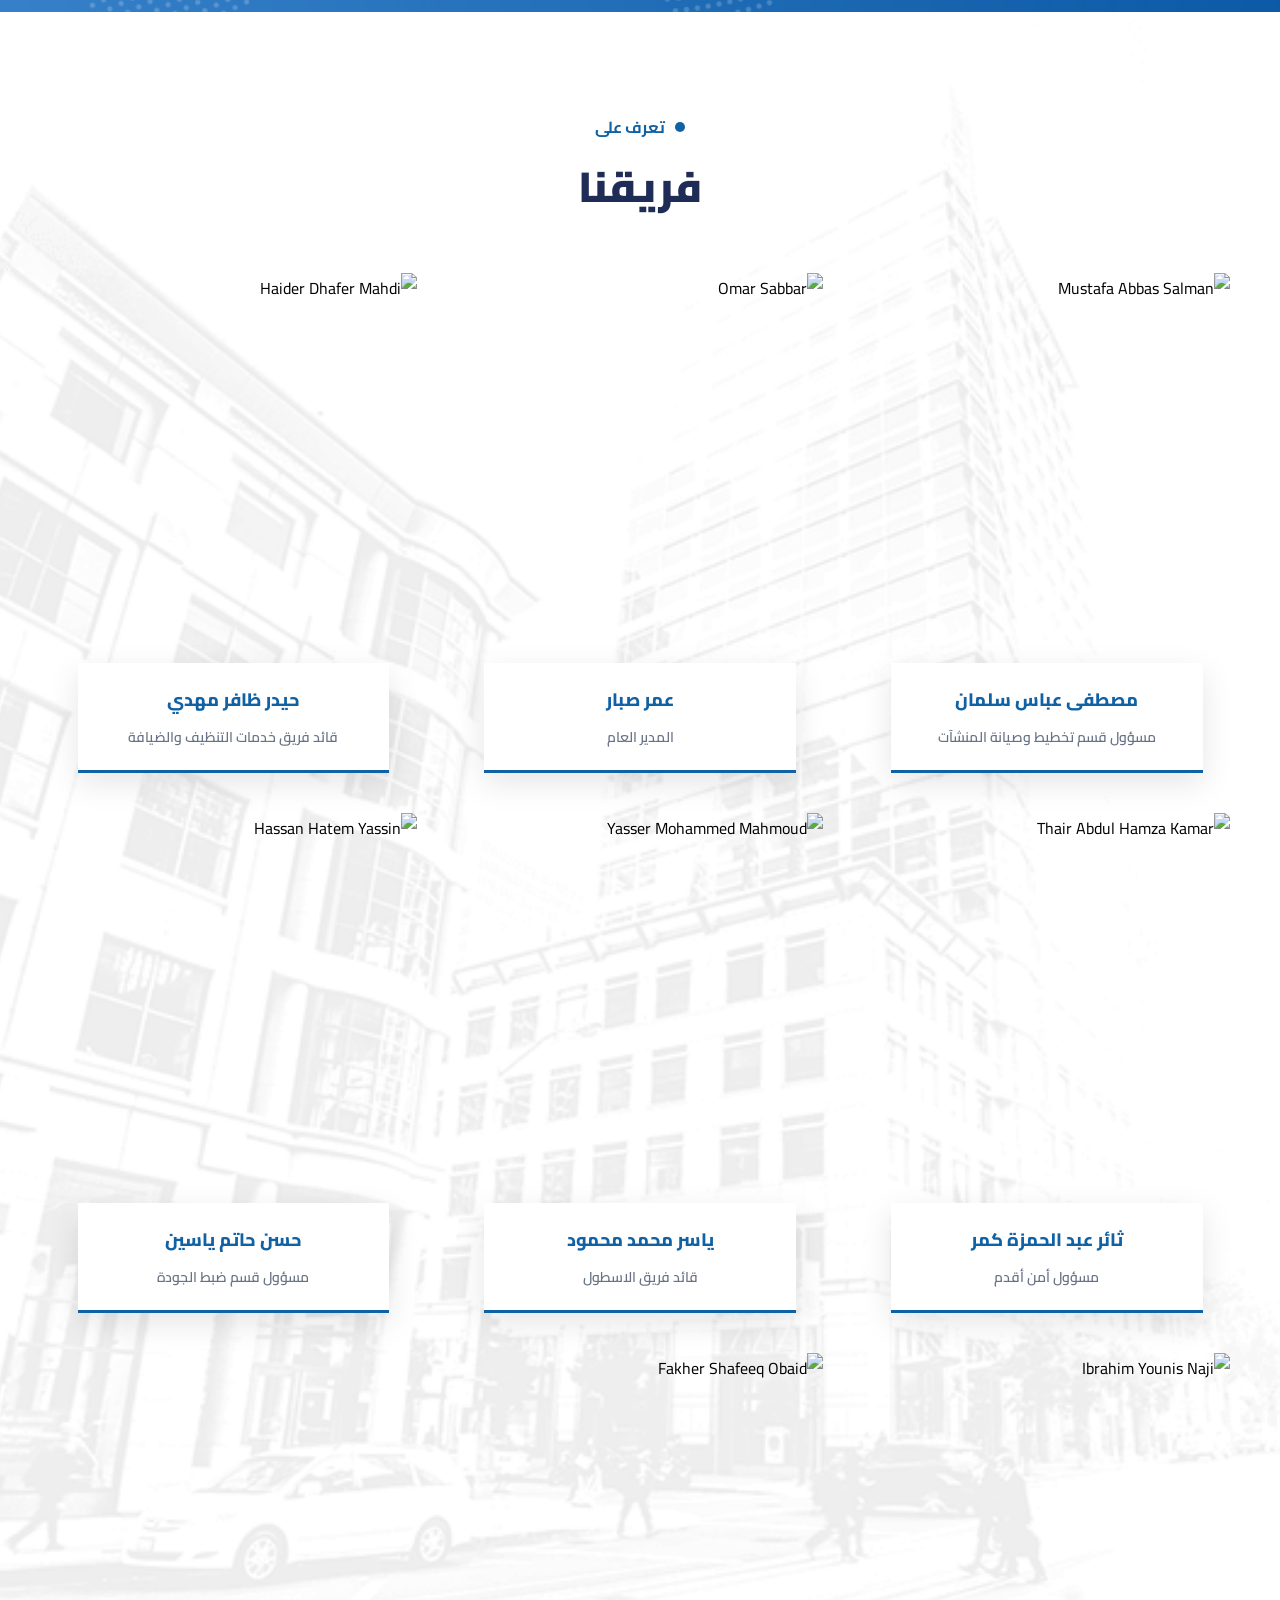
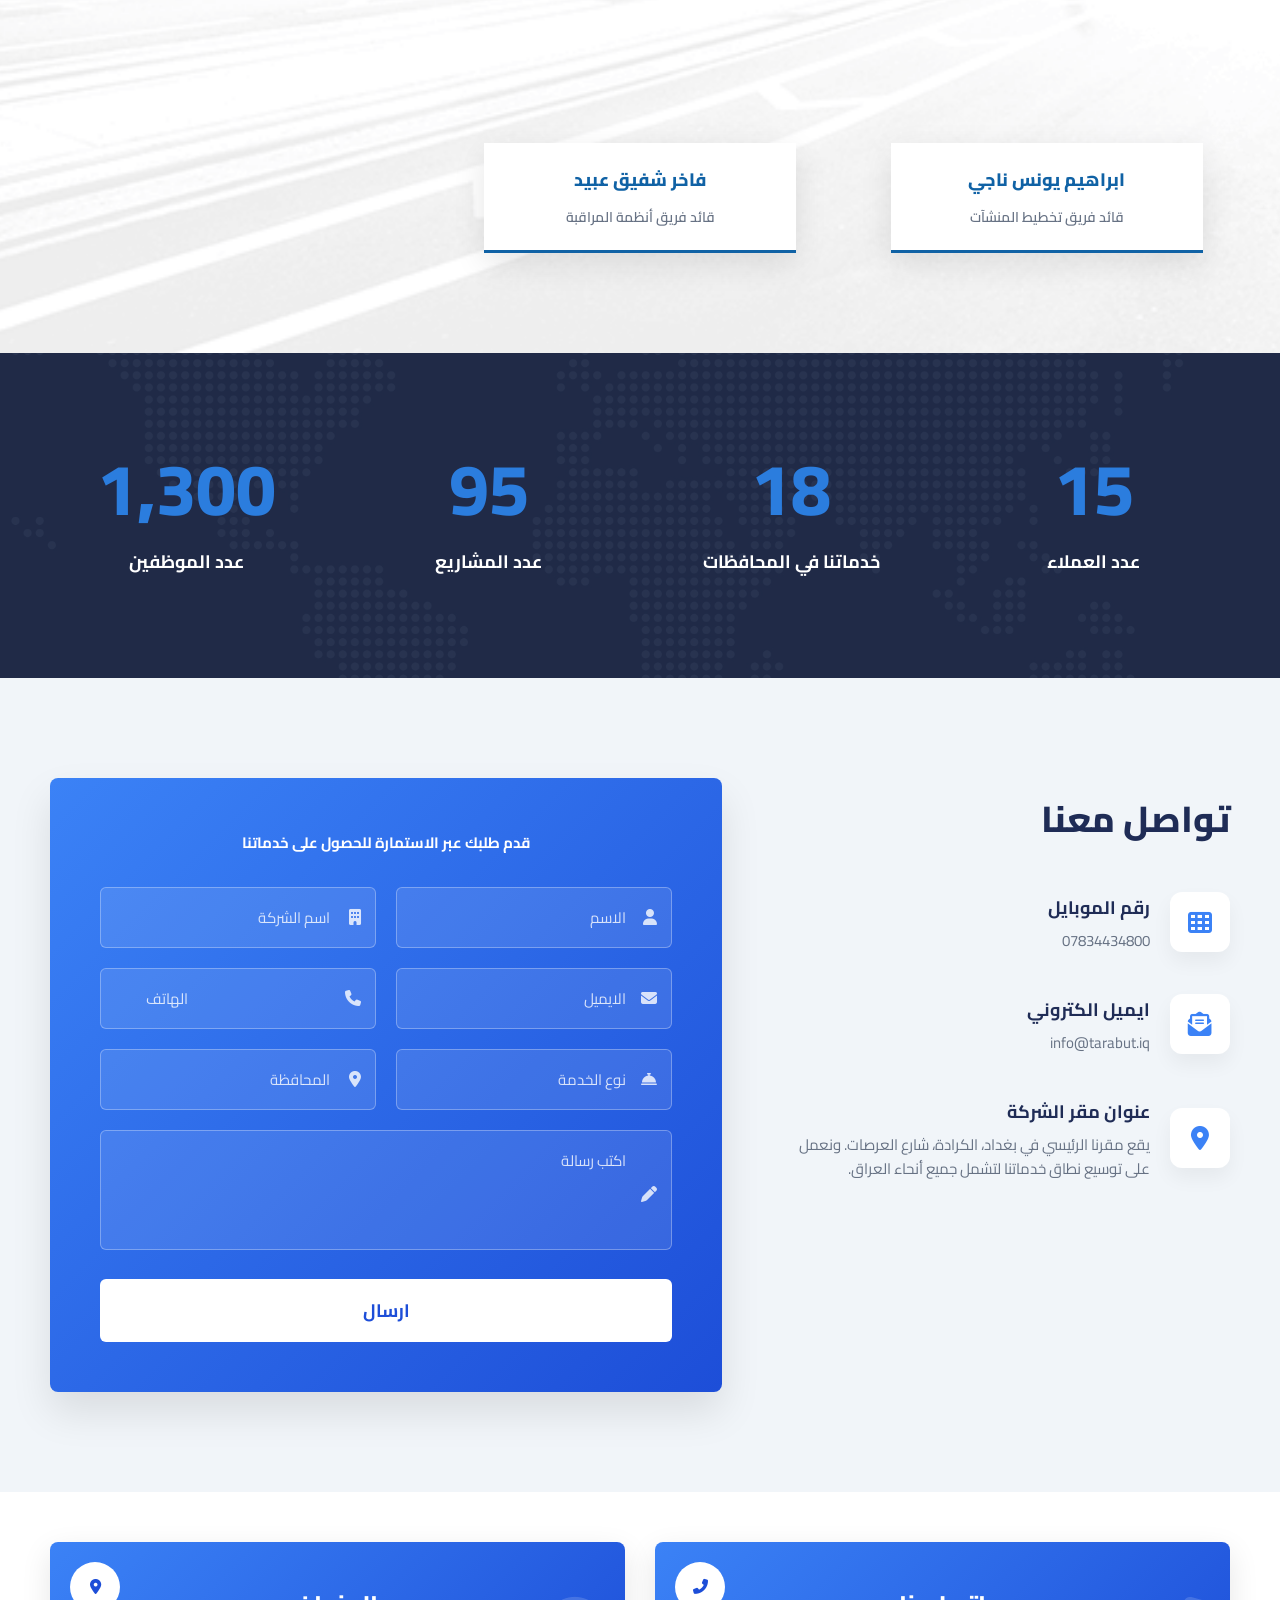
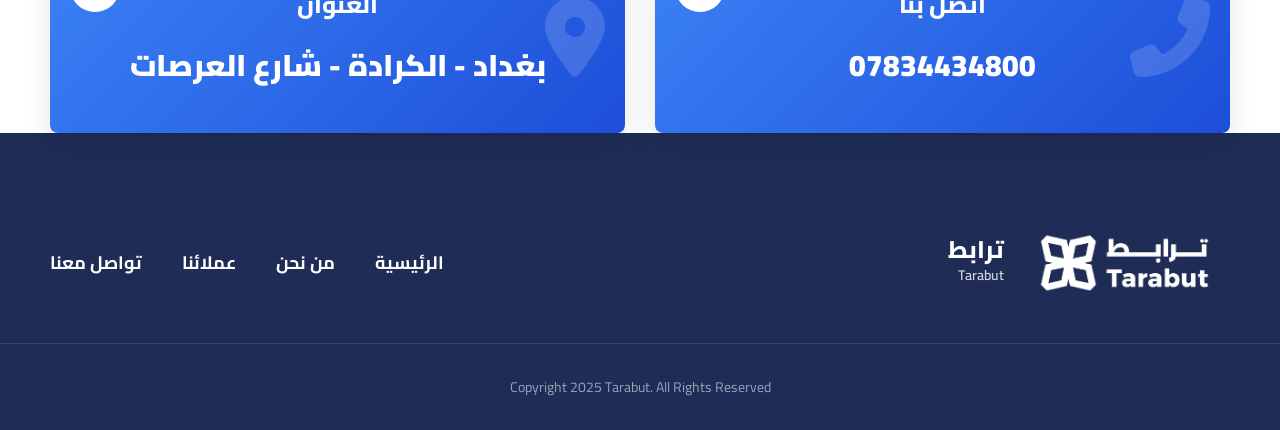
==== commit 71585189: "add about us page" ====
--- a/index.html
+++ b/index.html
@@ -39,7 +39,7 @@
       <nav class="main-nav" id="main-nav">
         <ul>
           <li><a href="#" class="active" data-i18n="nav_home">الرئيسية</a></li>
-          <li><a href="#" data-i18n="nav_about">من نحن</a></li>
+          <li><a href="about.html" data-i18n="nav_about">من نحن</a></li>
           <li><a href="#" data-i18n="nav_services">الخدمات</a></li>
           <li><a href="#" data-i18n="nav_news">الاخبار</a></li>
           <li><a href="#clients" data-i18n="nav_clients">عملائنا</a></li>
--- a/css/style.css
+++ b/css/style.css
@@ -1,1560 +1,31 @@
+/* ==========================================
+   Tarabut Website - Main Stylesheet
+   Modular CSS Architecture
+   ========================================== */
+
+/* Google Fonts */
 @import url('https://fonts.googleapis.com/css2?family=Cairo:wght@400;600;700;900&display=swap');
 
-* {
-  margin: 0;
-  padding: 0;
-  box-sizing: border-box;
-  font-family: 'Cairo', sans-serif;
-}
+/* CSS Variables */
+@import url('variables.css');
 
-html,
-body {
-  overflow-x: hidden;
-  width: 100%;
-  position: relative;
-}
+/* Base Styles */
+@import url('base.css');
 
-section {
-  overflow: hidden;
-}
+/* Components */
+@import url('components/header.css');
+@import url('components/hero.css');
+@import url('components/about.css');
+@import url('components/clients.css');
+@import url('components/services.css');
+@import url('components/work.css');
+@import url('components/testimonials.css');
+@import url('components/team.css');
+@import url('components/stats.css');
+@import url('components/contact.css');
+@import url('components/features.css');
+@import url('components/values.css');
+@import url('components/footer.css');
 
-.container {
-  max-width: 1280px;
-  margin: 0 auto;
-  padding: 0 50px;
-}
-
-.text-center {
-  text-align: center;
-}
-
-.lang-btn {
-  position: fixed;
-  bottom: 30px;
-  right: 30px;
-  background-color: #1062a5;
-  color: #fff;
-  border: none;
-  padding: 10px 20px;
-  border-radius: 30px;
-  font-weight: 700;
-  cursor: pointer;
-  z-index: 1000;
-  box-shadow: 0 4px 15px rgba(0, 0, 0, 0.2);
-  transition: all 0.3s ease;
-}
-
-.lang-btn:hover {
-  background-color: #0d518c;
-  transform: translateY(-2px);
-}
-
-.site-header {
-  position: absolute;
-  top: 0;
-  left: 0;
-  width: 100%;
-  z-index: 100;
-  background: transparent;
-}
-
-.header-inner {
-  display: flex;
-  height: 100px;
-  position: relative;
-  justify-content: space-between;
-  align-items: center;
-  width: 100%;
-  background-color: transparent;
-}
-
-.logo-area {
-  position: relative;
-  z-index: 10;
-  display: flex;
-  align-items: center;
-  background-color: #fff;
-  height: 100%;
-  padding: 0 60px;
-  clip-path: polygon(0 0, 100% 0, 100% 100%, 60px 100%);
-}
-
-.logo-shape {
-  width: 100%;
-  display: flex;
-  justify-content: center;
-  align-items: center;
-}
-
-.logo-shape img {
-  max-width: 180px;
-  height: auto;
-}
-
-
-.top-bar {
-  height: 100%;
-  background-color: #1062a5;
-  display: flex;
-  align-items: center;
-  padding: 0 40px;
-  margin-left: 0;
-}
-
-.contact-info {
-  display: flex;
-  align-items: center;
-  color: #fff;
-  gap: 10px;
-  font-weight: 700;
-}
-
-.phone-icon-circle {
-  background: #fff;
-  color: #1f2c56;
-  width: 25px;
-  height: 25px;
-  border-radius: 50%;
-  display: flex;
-  justify-content: center;
-  align-items: center;
-  font-size: 14px;
-}
-
-.main-nav {
-  display: flex;
-  align-items: center;
-  height: 100%;
-  background: rgba(34, 47, 90, 0.8);
-  padding: 0 40px;
-  margin-right: -60px;
-  flex-grow: 1;
-  justify-content: center;
-}
-
-.main-nav ul {
-  list-style: none;
-  display: flex;
-  gap: 25px;
-}
-
-.main-nav ul li a {
-  text-decoration: none;
-  color: #fff;
-  font-size: 16px;
-  font-weight: 600;
-  transition: color 0.3s;
-}
-
-.main-nav ul li a:hover,
-.main-nav ul li a.active {
-  color: #4facfe;
-}
-
-.hero {
-  position: relative;
-  height: 700px;
-  width: 100%;
-  padding-top: 100px;
-  background-image: url('../assets/images/home-banner.jpg');
-  background-size: cover;
-  background-position: center;
-  display: flex;
-  align-items: center;
-}
-
-.hero-overlay {
-  position: absolute;
-  top: 0;
-  left: 0;
-  width: 100%;
-  height: 100%;
-  background: linear-gradient(270deg, rgba(20, 30, 50, 0.85) 0%, rgba(20, 30, 50, 0.6) 50%, rgba(20, 30, 50, 0.1) 100%);
-  z-index: 1;
-}
-
-.hero-content {
-  position: relative;
-  z-index: 2;
-  width: 100%;
-  max-width: 1200px;
-  margin: 0 auto;
-  color: #fff;
-  display: flex;
-  justify-content: flex-start;
-  padding: 0 5%;
-}
-
-.text-content {
-  background-color: rgba(44, 62, 80, 0.4);
-  backdrop-filter: blur(10px);
-  -webkit-backdrop-filter: blur(10px);
-  padding: 40px;
-  border-radius: 20px;
-  max-width: 650px;
-}
-
-.hero-subtitle {
-  display: flex;
-  align-items: center;
-  gap: 10px;
-  font-size: 18px;
-  margin-bottom: 20px;
-}
-
-.hero-subtitle::after {
-  content: '';
-  display: block;
-  width: 40px;
-  height: 2px;
-  background: #fff;
-}
-
-.hero-title {
-  font-size: 36px;
-  font-weight: 500;
-  line-height: 1.5;
-  margin-bottom: 30px;
-}
-
-.about-us {
-  padding: 100px 0;
-  background-color: #f1f5f9;
-  position: relative;
-  overflow: hidden;
-}
-
-.about-container {
-  display: flex;
-  align-items: center;
-  justify-content: space-between;
-  gap: 60px;
-  flex-direction: row-reverse;
-  max-width: 1200px;
-  margin: 0 auto;
-  padding: 0 20px;
-}
-
-.about-text {
-  flex: 1;
-}
-
-.section-tag {
-  display: flex;
-  align-items: center;
-  justify-content: flex-start;
-  gap: 10px;
-  color: #1062a5;
-  font-weight: 700;
-  font-size: 14px;
-  margin-bottom: 15px;
-}
-
-.section-tag .dot {
-  width: 6px;
-  height: 6px;
-  background-color: #1062a5;
-  border-radius: 50%;
-}
-
-.section-title {
-  font-size: 42px;
-  font-weight: 800;
-  color: #1f2c56;
-  margin-bottom: 20px;
-  position: relative;
-}
-
-.about-description {
-  color: #677284;
-  font-size: 16px;
-  line-height: 1.8;
-  margin-bottom: 20px;
-  font-weight: 400;
-}
-
-.values-title {
-  font-size: 18px;
-  color: #677284;
-  margin-bottom: 10px;
-  font-weight: 600;
-}
-
-.values-list {
-  list-style: none;
-  margin-bottom: 30px;
-  padding: 0;
-}
-
-.values-list li {
-  color: #1062a5;
-  font-size: 16px;
-  font-weight: 700;
-  margin-bottom: 8px;
-}
-
-.about-contact {
-  display: block;
-  margin-top: 15px;
-}
-
-.contact-label {
-  display: block;
-  font-size: 14px;
-  color: #677284;
-  margin-bottom: 5px;
-}
-
-.contact-number {
-  font-size: 20px;
-  font-weight: 600;
-  color: #2b7dde;
-  text-decoration: none;
-  display: inline-block;
-  direction: ltr;
-}
-
-.about-image {
-  flex: 1;
-  position: relative;
-  display: flex;
-  justify-content: center;
-}
-
-.image-wrapper {
-  position: relative;
-  z-index: 10;
-}
-
-.image-wrapper img {
-  width: 100%;
-  max-width: 450px;
-  height: auto;
-  min-height: 500px;
-  object-fit: cover;
-  border-radius: 4px;
-}
-
-.experience-badge {
-  position: absolute;
-  bottom: -40px;
-  left: -40px;
-  width: 180px;
-  height: 180px;
-  background-color: #1062a5;
-  border-radius: 50%;
-  color: #fff;
-  display: flex;
-  flex-direction: column;
-  justify-content: center;
-  align-items: center;
-  text-align: center;
-  border: 10px solid #f1f5f9;
-  z-index: 20;
-}
-
-.exp-year {
-  font-size: 60px;
-  font-weight: 900;
-  line-height: 1;
-}
-
-.exp-text {
-  font-size: 18px;
-  font-weight: 700;
-  line-height: 1.2;
-}
-
-.blue-circle-top {
-  position: absolute;
-  top: 60px;
-  right: -50px;
-  width: 120px;
-  height: 120px;
-  background-color: #2b7dde;
-  border-radius: 50%;
-  z-index: -1;
-}
-
-.clients-slider-section {
-  padding: 80px 0;
-  background-color: #fff;
-  position: relative;
-  overflow: hidden;
-}
-
-.clients-slider-section .container {
-  max-width: 1200px;
-  margin: 0 auto;
-  padding: 0 20px;
-}
-
-.slider-wrapper {
-  position: relative;
-  display: flex;
-  align-items: center;
-  gap: 20px;
-}
-
-.slider-container {
-  flex: 1;
-  overflow: hidden;
-  position: relative;
-}
-
-.slider-track {
-  display: flex;
-  gap: 40px;
-  transition: transform 0.5s ease-in-out;
-  will-change: transform;
-}
-
-.slide-item {
-  flex: 0 0 auto;
-  width: 200px;
-  height: 120px;
-  display: flex;
-  align-items: center;
-  justify-content: center;
-  background: #fff;
-  border-radius: 12px;
-  padding: 20px;
-  box-shadow: 0 2px 10px rgba(0, 0, 0, 0.05);
-  transition: all 0.3s ease;
-}
-
-.slide-item:hover {
-  transform: translateY(-5px);
-  box-shadow: 0 8px 20px rgba(0, 0, 0, 0.1);
-}
-
-.slide-item img {
-  max-width: 100%;
-  max-height: 100%;
-  object-fit: contain;
-  filter: none;
-  opacity: 1;
-  transition: all 0.3s ease;
-}
-
-.slide-item:hover img {
-  transform: scale(1.05);
-}
-
-.slider-arrow {
-  width: 50px;
-  height: 50px;
-  border-radius: 50%;
-  background-color: #1062a5;
-  color: #fff;
-  border: none;
-  cursor: pointer;
-  display: flex;
-  align-items: center;
-  justify-content: center;
-  font-size: 18px;
-  transition: all 0.3s ease;
-  box-shadow: 0 4px 15px rgba(16, 98, 165, 0.3);
-  z-index: 10;
-}
-
-.slider-arrow:hover {
-  background-color: #0d518c;
-  transform: scale(1.1);
-  box-shadow: 0 6px 20px rgba(16, 98, 165, 0.4);
-}
-
-.slider-arrow:active {
-  transform: scale(0.95);
-}
-
-.slider-arrow i {
-  pointer-events: none;
-}
-
-.slider-dots {
-  display: flex;
-  justify-content: center;
-  gap: 10px;
-  margin-top: 30px;
-}
-
-.slider-dot {
-  width: 12px;
-  height: 12px;
-  border-radius: 50%;
-  background-color: #d1d5db;
-  cursor: pointer;
-  transition: all 0.3s ease;
-  border: none;
-  padding: 0;
-}
-
-.slider-dot.active {
-  background-color: #1062a5;
-  width: 30px;
-  border-radius: 6px;
-}
-
-.slider-dot:hover {
-  background-color: #9ca3af;
-}
-
-[dir="rtl"] .slider-arrow-prev i {
-  transform: scaleX(-1);
-}
-
-[dir="rtl"] .slider-arrow-next i {
-  transform: scaleX(-1);
-}
-
-.services-section {
-  position: relative;
-  background-color: #f1f5f9;
-  padding-top: 50px;
-}
-
-.services-video-container {
-  max-width: 800px;
-  margin: 0 auto;
-  position: relative;
-  z-index: 10;
-}
-
-.video-placeholder {
-  position: relative;
-  border-radius: 20px;
-  overflow: visible;
-  box-shadow: 0 20px 40px rgba(0, 0, 0, 0.2);
-}
-
-.video-placeholder img {
-  width: 100%;
-  height: 400px;
-  object-fit: cover;
-  border-radius: 20px;
-  display: block;
-}
-
-.play-btn {
-  position: absolute;
-  top: 50%;
-  left: 50%;
-  transform: translate(-50%, -50%);
-  width: 70px;
-  height: 70px;
-  background-color: #1062a5;
-  color: #fff;
-  border-radius: 50%;
-  display: flex;
-  align-items: center;
-  justify-content: center;
-  font-size: 24px;
-  cursor: pointer;
-  box-shadow: 0 0 0 10px rgba(16, 98, 165, 0.2);
-  transition: all 0.3s ease;
-}
-
-.play-btn:hover {
-  transform: translate(-50%, -50%) scale(1.1);
-  background-color: #0d518c;
-}
-
-.video-dots-top {
-  position: absolute;
-  top: -20px;
-  right: -30px;
-  width: 80px;
-  height: 60px;
-  background-image: radial-gradient(#1062a5 2px, transparent 2px);
-  background-size: 15px 15px;
-  z-index: -1;
-}
-
-.video-circle-left {
-  position: absolute;
-  top: 20px;
-  left: -30px;
-  width: 60px;
-  height: 60px;
-  border: 2px solid #1062a5;
-  border-radius: 50%;
-  z-index: -1;
-}
-
-.video-blue-dot-bottom {
-  position: absolute;
-  bottom: -15px;
-  right: 50px;
-  width: 25px;
-  height: 25px;
-  background-color: #1062a5;
-  border-radius: 50%;
-}
-
-.services-content-wrapper {
-  background-color: #1f2c56;
-  padding: 200px 0 100px;
-  margin-top: -150px;
-  position: relative;
-  overflow: hidden;
-}
-
-.services-header {
-  text-align: center;
-  margin-bottom: 60px;
-}
-
-.services-header .section-tag {
-  justify-content: center;
-  color: #fff;
-}
-
-.services-header .section-tag .dot {
-  background-color: #4facfe;
-}
-
-.services-header .section-title {
-  color: #fff;
-}
-
-.services-grid {
-  display: grid;
-  grid-template-columns: repeat(4, 1fr);
-  gap: 25px;
-  max-width: 1200px;
-  margin: 0 auto;
-  align-items: stretch;
-}
-
-.service-card {
-  background-color: #fff;
-  padding: 40px 25px;
-  border-radius: 12px;
-  text-align: center;
-  transition: all 0.3s ease;
-  display: flex;
-  flex-direction: column;
-  align-items: center;
-  box-shadow: 0 10px 30px rgba(0, 0, 0, 0.1);
-  height: 100%;
-}
-
-.service-card:nth-child(n+5) {
-  grid-column: auto;
-}
-
-
-.service-icon {
-  width: 60px;
-  height: 60px;
-  background-color: #f1f5f9;
-  border-radius: 50%;
-  display: flex;
-  align-items: center;
-  justify-content: center;
-  color: #1062a5;
-  font-size: 24px;
-  margin-bottom: 20px;
-}
-
-.service-card h3 {
-  font-size: 18px;
-  color: #1f2c56;
-  margin-bottom: 12px;
-  font-weight: 700;
-}
-
-.service-card p {
-  font-size: 14px;
-  color: #677284;
-  line-height: 1.6;
-}
-
-.service-card:hover {
-  transform: translateY(-10px);
-  background-color: #1062a5;
-  color: #fff;
-}
-
-.service-card:hover .service-icon {
-  background-color: rgba(255, 255, 255, 0.2);
-  color: #fff;
-}
-
-.service-card:hover h3,
-.service-card:hover p {
-  color: #fff;
-}
-
-.bg-dots-left {
-  position: absolute;
-  top: 40%;
-  left: 5%;
-  width: 120px;
-  height: 100px;
-  background-image: radial-gradient(rgba(79, 172, 254, 0.3) 3px, transparent 3px);
-  background-size: 20px 20px;
-}
-
-.bg-circle-right {
-  position: absolute;
-  top: 50%;
-  right: -50px;
-  width: 150px;
-  height: 150px;
-  border: 15px solid rgba(255, 255, 255, 0.05);
-  border-radius: 50%;
-}
-
-@media (max-width: 1100px) {
-  .services-grid {
-    grid-template-columns: repeat(2, 1fr);
-    padding: 0 20px;
-  }
-
-  .services-grid .service-card:nth-child(5) {
-    margin-inline-start: 0;
-  }
-}
-
-@media (max-width: 768px) {
-  .services-grid {
-    grid-template-columns: 1fr;
-  }
-}
-
-.work-section {
-  padding: 100px 0;
-  background-color: #fff;
-  overflow: hidden;
-}
-
-.work-header {
-  margin-bottom: 50px;
-}
-
-.work-header .section-title {
-  font-size: 36px;
-  color: #1f2c56;
-}
-
-.work-slider-wrapper {
-  position: relative;
-  max-width: 1200px;
-  margin: 0 auto;
-  padding: 0 50px;
-  display: flex;
-  align-items: center;
-}
-
-.work-slider-container {
-  width: 100%;
-  overflow: hidden;
-  position: relative;
-}
-
-.work-slider-track {
-  display: flex;
-  gap: 30px;
-  transition: transform 0.5s ease-in-out;
-  will-change: transform;
-}
-
-.work-item {
-  flex: 0 0 calc((100% - 60px) / 3);
-  height: 350px;
-  border-radius: 12px;
-  overflow: hidden;
-  box-shadow: 0 10px 30px rgba(0, 0, 0, 0.1);
-}
-
-.work-item img {
-  width: 100%;
-  height: 100%;
-  object-fit: cover;
-  transition: transform 0.5s ease;
-}
-
-.work-item:hover img {
-  transform: scale(1.1);
-}
-
-.work-slider-arrow {
-  width: 50px;
-  height: 50px;
-  border-radius: 50%;
-  background-color: #fff;
-  color: #1f2c56;
-  border: 1px solid #e2e8f0;
-  cursor: pointer;
-  display: flex;
-  align-items: center;
-  justify-content: center;
-  font-size: 18px;
-  transition: all 0.3s ease;
-  position: absolute;
-  top: 50%;
-  transform: translateY(-50%);
-  z-index: 10;
-  box-shadow: 0 4px 15px rgba(0, 0, 0, 0.1);
-}
-
-.work-slider-arrow:hover {
-  background-color: #1062a5;
-  color: #fff;
-  border-color: #1062a5;
-}
-
-.work-prev {
-  left: 0;
-}
-
-.work-next {
-  right: 0;
-}
-
-.work-slider-dots {
-  display: flex;
-  justify-content: center;
-  gap: 12px;
-  margin-top: 40px;
-}
-
-.work-dot {
-  width: 12px;
-  height: 12px;
-  border-radius: 50%;
-  background-color: #d1d5db;
-  cursor: pointer;
-  border: none;
-  padding: 0;
-  transition: all 0.3s ease;
-}
-
-.work-dot.active {
-  background-color: #1062a5;
-  width: 30px;
-  border-radius: 6px;
-}
-
-.testimonials-section {
-  padding: 100px 0;
-  background-color: #1062a5;
-  background-image: url('../assets/images/test-bg.jpg');
-  background-size: cover;
-  background-position: center;
-  background-repeat: no-repeat;
-  position: relative;
-  overflow: hidden;
-}
-
-.testimonials-header {
-  max-width: 1100px;
-  margin: 0 auto 50px;
-  display: flex;
-  justify-content: flex-start;
-}
-
-.testimonials-section .section-tag {
-  color: #fff;
-  background: rgba(255, 255, 255, 0.1);
-  padding: 5px 15px;
-  border-radius: 50px;
-  border: 1px solid rgba(255, 255, 255, 0.2);
-}
-
-.testimonials-section .section-tag .dot {
-  background-color: #fff;
-}
-
-.testimonials-grid {
-  display: grid;
-  grid-template-columns: repeat(2, 1fr);
-  gap: 30px;
-  max-width: 1100px;
-  margin: 0 auto;
-}
-
-.testimonial-card {
-  background-color: #fff;
-  padding: 40px;
-  border-radius: 15px;
-  position: relative;
-  box-shadow: 0 15px 40px rgba(0, 0, 0, 0.2);
-  transition: transform 0.3s ease;
-  overflow: hidden;
-}
-
-.testimonial-card:hover {
-  transform: translateY(-10px);
-}
-
-.quote-icon {
-  position: absolute;
-  top: 0;
-  right: 0;
-  width: 70px;
-  height: 70px;
-  background-color: #f1f5f9;
-  display: flex;
-  align-items: center;
-  justify-content: center;
-  border-bottom-left-radius: 50px;
-  color: #1062a5;
-  font-size: 24px;
-}
-
-.testimonial-logo {
-  height: 60px;
-  margin-bottom: 25px;
-  display: flex;
-  align-items: center;
-}
-
-.testimonial-logo img {
-  max-height: 100%;
-  max-width: 150px;
-  object-fit: contain;
-}
-
-.testimonial-card h3 {
-  color: #1f2c56;
-  font-size: 1.25rem;
-  margin-bottom: 15px;
-  font-weight: 800;
-}
-
-.testimonial-card p {
-  color: #475569;
-  line-height: 1.8;
-  font-size: 0.95rem;
-  text-align: justify;
-}
-
-[dir="ltr"] .testimonials-header {
-  justify-content: flex-start;
-}
-
-[dir="ltr"] .quote-icon {
-  right: auto;
-  left: 0;
-  border-bottom-left-radius: 0;
-  border-bottom-right-radius: 50px;
-}
-
-.stats-section {
-  padding: 100px 0;
-  background-color: #1f2c56;
-  background-image: url('../assets/images/static-bg.jpg');
-  background-size: cover;
-  background-position: center;
-  background-repeat: no-repeat;
-  color: #fff;
-  position: relative;
-  overflow: hidden;
-}
-
-/* Optional: Add a subtle overlay to simulate the world map dots more closely if needed */
-.stats-section::before {
-  content: '';
-  position: absolute;
-  top: 0;
-  left: 0;
-  right: 0;
-  bottom: 0;
-  background: rgba(31, 44, 86, 0.6);
-  /* Overlay to ensure text readability */
-  pointer-events: none;
-}
-
-.stats-grid {
-  display: grid;
-  grid-template-columns: repeat(4, 1fr);
-  gap: 30px;
-  text-align: center;
-  position: relative;
-  z-index: 1;
-}
-
-.stat-item {
-  display: flex;
-  flex-direction: column;
-  align-items: center;
-}
-
-.stat-number {
-  font-size: 72px;
-  font-weight: 800;
-  color: #2b7dde;
-  line-height: 1;
-  margin-bottom: 20px;
-}
-
-.stat-title {
-  font-size: 18px;
-  font-weight: 700;
-  color: #fff;
-}
-
-@media (max-width: 991px) {
-  .stats-grid {
-    grid-template-columns: repeat(2, 1fr);
-    gap: 50px;
-  }
-
-  .stat-number {
-    font-size: 60px;
-  }
-}
-
-@media (max-width: 640px) {
-  .stats-grid {
-    grid-template-columns: 1fr;
-  }
-}
-
-.team-section {
-  padding: 100px 0;
-  background-color: #fff;
-  background-image: url('../assets/images/team-bg.png');
-  background-size: cover;
-  background-position: center;
-  background-repeat: no-repeat;
-}
-
-.team-header {
-  text-align: center;
-  margin-bottom: 60px;
-}
-
-.team-header .section-tag {
-  justify-content: center;
-}
-
-.team-grid {
-  display: grid;
-  grid-template-columns: repeat(3, 1fr);
-  gap: 40px;
-  max-width: 1200px;
-  margin: 0 auto;
-}
-
-.team-card {
-  position: relative;
-  background: transparent;
-  display: flex;
-  flex-direction: column;
-}
-
-.member-image {
-  width: 100%;
-  aspect-ratio: 1/1.2;
-  overflow: hidden;
-  border-radius: 4px;
-}
-
-.member-image img {
-  width: 100%;
-  height: 100%;
-  object-fit: cover;
-  transition: transform 0.5s ease;
-}
-
-.team-card:hover .member-image img {
-  transform: scale(1.05);
-}
-
-.member-info {
-  background-color: #fff;
-  padding: 20px 15px;
-  text-align: center;
-  margin-top: -50px;
-  width: 85%;
-  align-self: center;
-  z-index: 5;
-  box-shadow: 0 10px 30px rgba(0, 0, 0, 0.1);
-  border-bottom: 3px solid #1062a5;
-  transition: all 0.3s ease;
-}
-
-.team-card:hover .member-info {
-  transform: translateY(-5px);
-  box-shadow: 0 15px 40px rgba(0, 0, 0, 0.15);
-}
-
-.member-info h3 {
-  color: #1062a5;
-  font-size: 18px;
-  font-weight: 800;
-  margin-bottom: 8px;
-}
-
-.member-info p {
-  color: #677284;
-  font-size: 14px;
-  font-weight: 600;
-  margin: 0;
-}
-
-@media (max-width: 991px) {
-  .team-grid {
-    grid-template-columns: repeat(2, 1fr);
-    gap: 30px;
-  }
-}
-
-@media (max-width: 640px) {
-  .team-grid {
-    grid-template-columns: 1fr;
-    max-width: 400px;
-  }
-}
-
-@media (max-width: 991px) {
-  .testimonials-grid {
-    grid-template-columns: 1fr;
-    max-width: 600px;
-  }
-}
-
-
-@media (max-width: 1024px) {
-  .work-item {
-    flex: 0 0 calc((100% - 30px) / 2);
-  }
-}
-
-@media (max-width: 640px) {
-  .work-item {
-    flex: 0 0 100%;
-  }
-
-  .work-slider-wrapper {
-    padding: 0 40px;
-  }
-}
-
-/* Contact Section Styles */
-.contact-section {
-  padding: 100px 0;
-  background-color: #f1f5f9;
-}
-
-.contact-grid {
-  display: grid;
-  grid-template-columns: 0.8fr 1.2fr;
-  gap: 60px;
-  align-items: flex-start;
-}
-
-.contact-info-container {
-  padding-top: 20px;
-}
-
-.contact-info-container .section-title {
-  margin-bottom: 50px;
-  font-size: 36px;
-  color: #1f2c56;
-  font-weight: 800;
-}
-
-.info-item {
-  display: flex;
-  align-items: center;
-  gap: 20px;
-  margin-bottom: 40px;
-}
-
-[dir="rtl"] .info-item {
-  text-align: right;
-}
-
-[dir="ltr"] .info-item {
-  text-align: left;
-}
-
-.info-content h4 {
-  font-size: 18px;
-  color: #1f2c56;
-  margin-bottom: 5px;
-  font-weight: 700;
-}
-
-.info-content p {
-  color: #677284;
-  font-size: 15px;
-  line-height: 1.6;
-}
-
-.info-icon {
-  width: 60px;
-  height: 60px;
-  background-color: #fff;
-  border-radius: 12px;
-  display: flex;
-  align-items: center;
-  justify-content: center;
-  font-size: 24px;
-  color: #3b82f6;
-  box-shadow: 0 10px 20px rgba(0, 0, 0, 0.05);
-  flex-shrink: 0;
-}
-
-.contact-form-container {
-  background: linear-gradient(135deg, #3b82f6 0%, #1d4ed8 100%);
-  padding: 50px;
-  border-radius: 8px;
-  box-shadow: 0 20px 40px rgba(0, 0, 0, 0.1);
-  color: #fff;
-}
-
-.contact-form-container h3 {
-  font-size: 20px;
-  margin-bottom: 30px;
-  text-align: center;
-  font-weight: 700;
-}
-
-.form-row {
-  display: flex;
-  gap: 20px;
-  margin-bottom: 20px;
-}
-
-.input-group {
-  position: relative;
-  flex: 1;
-}
-
-.input-group .icon {
-  position: absolute;
-  top: 50%;
-  left: 15px;
-  transform: translateY(-50%);
-  color: rgba(255, 255, 255, 0.8);
-  font-size: 16px;
-}
-
-[dir="rtl"] .input-group .icon {
-  left: auto;
-  right: 15px;
-}
-
-.input-group input,
-.input-group textarea {
-  width: 100%;
-  padding: 15px 45px;
-  background: rgba(255, 255, 255, 0.1);
-  border: 1px solid rgba(255, 255, 255, 0.3);
-  border-radius: 6px;
-  color: #fff;
-  font-family: inherit;
-  font-size: 15px;
-  transition: all 0.3s ease;
-}
-
-.input-group textarea {
-  height: 120px;
-  resize: none;
-  padding-top: 15px;
-}
-
-.input-group input:focus,
-.input-group textarea:focus {
-  outline: none;
-  background: rgba(255, 255, 255, 0.15);
-  border-color: #fff;
-}
-
-.input-group input::placeholder,
-.input-group textarea::placeholder {
-  color: rgba(255, 255, 255, 0.8);
-}
-
-.submit-btn {
-  width: 100%;
-  padding: 15px;
-  background-color: #fff;
-  color: #1d4ed8;
-  border: none;
-  border-radius: 6px;
-  font-size: 18px;
-  font-weight: 700;
-  cursor: pointer;
-  transition: all 0.3s ease;
-  margin-top: 20px;
-}
-
-.submit-btn:hover {
-  background-color: #f1f5f9;
-  transform: translateY(-2px);
-}
-
-@media (max-width: 1024px) {
-  .contact-grid {
-    grid-template-columns: 1fr;
-    gap: 50px;
-  }
-}
-
-@media (max-width: 640px) {
-  .form-row {
-    flex-direction: column;
-    gap: 20px;
-  }
-
-  .contact-form-container {
-    padding: 30px;
-  }
-}
-
-/* Footer Section Styles */
-.site-footer {
-  position: relative;
-  margin-top: 100px;
-}
-
-.footer-cards-container {
-  display: grid;
-  grid-template-columns: repeat(2, 1fr);
-  gap: 30px;
-  position: relative;
-  top: -50px;
-  z-index: 10;
-}
-
-.footer-card {
-  background: linear-gradient(135deg, #3b82f6 0%, #1d4ed8 100%);
-  padding: 40px;
-  border-radius: 8px;
-  display: flex;
-  align-items: center;
-  gap: 30px;
-  color: #fff;
-  position: relative;
-  overflow: hidden;
-  box-shadow: 0 10px 30px rgba(0, 0, 0, 0.1);
-}
-
-.large-icon {
-  font-size: 80px;
-  opacity: 0.15;
-  position: absolute;
-  left: 20px;
-  top: 50%;
-  transform: translateY(-50%);
-}
-
-[dir="rtl"] .large-icon {
-  left: auto;
-  right: 20px;
-}
-
-.card-info {
-  position: relative;
-  z-index: 2;
-  flex-grow: 1;
-  text-align: center;
-}
-
-.card-info h4 {
-  font-size: 24px;
-  margin-bottom: 10px;
-  font-weight: 800;
-}
-
-.card-info p {
-  font-size: 30px;
-  font-weight: 900;
-  margin: 0;
-}
-
-.small-icon-circle {
-  width: 50px;
-  height: 50px;
-  background-color: #fff;
-  color: #1d4ed8;
-  border-radius: 50%;
-  display: flex;
-  align-items: center;
-  justify-content: center;
-  font-size: 20px;
-  position: absolute;
-  top: 20px;
-  right: 20px;
-}
-
-[dir="rtl"] .small-icon-circle {
-  right: auto;
-  left: 20px;
-}
-
-.footer-bottom {
-  background-color: #1f2c56;
-  padding: 100px 0 30px;
-  margin-top: -50px;
-}
-
-.footer-bottom-content {
-  display: flex;
-  justify-content: space-between;
-  align-items: center;
-  margin-bottom: 50px;
-}
-
-.footer-logo {
-  display: flex;
-  align-items: center;
-  gap: 15px;
-}
-
-.footer-logo img {
-  height: 60px;
-  filter: brightness(0) invert(1);
-}
-
-.logo-text {
-  display: flex;
-  flex-direction: column;
-  color: #fff;
-}
-
-.logo-text span:first-child {
-  font-size: 24px;
-  font-weight: 800;
-  line-height: 1;
-}
-
-.logo-text span:last-child {
-  font-size: 14px;
-  font-weight: 600;
-  opacity: 0.8;
-}
-
-.footer-nav ul {
-  display: flex;
-  gap: 40px;
-  list-style: none;
-}
-
-.footer-nav ul li a {
-  color: #fff;
-  text-decoration: none;
-  font-size: 18px;
-  font-weight: 700;
-  transition: opacity 0.3s;
-}
-
-.footer-nav ul li a:hover {
-  opacity: 0.7;
-}
-
-.footer-copyright {
-  border-top: 1px solid rgba(255, 255, 255, 0.1);
-  padding-top: 30px;
-  text-align: center;
-}
-
-.footer-copyright p {
-  color: #94a3b8;
-  font-size: 14px;
-}
-
-.back-to-top {
-  position: fixed;
-  bottom: 100px;
-  right: 30px;
-  width: 45px;
-  height: 45px;
-  background-color: #3b82f6;
-  color: #fff;
-  border: none;
-  border-radius: 50%;
-  cursor: pointer;
-  display: flex;
-  align-items: center;
-  justify-content: center;
-  font-size: 20px;
-  box-shadow: 0 4px 15px rgba(0, 0, 0, 0.2);
-  transition: all 0.3s ease;
-  z-index: 999;
-}
-
-.back-to-top:hover {
-  transform: translateY(-5px);
-  background-color: #1d4ed8;
-}
-
-@media (max-width: 991px) {
-  .footer-cards-container {
-    grid-template-columns: 1fr;
-    top: 0;
-    margin-bottom: 50px;
-  }
-
-  .footer-bottom {
-    padding-top: 50px;
-    margin-top: 0;
-  }
-
-  .footer-bottom-content {
-    flex-direction: column;
-    gap: 40px;
-    text-align: center;
-  }
-
-  .footer-nav ul {
-    flex-wrap: wrap;
-    justify-content: center;
-    gap: 20px;
-  }
-}
-
-@media (max-width: 640px) {
-  .card-info p {
-    font-size: 24px;
-  }
-
-  .large-icon {
-    font-size: 60px;
-  }
-}
-
-.info-content p {
-  color: #677284;
-  font-size: 15px;
-  line-height: 1.6;
-}
-
-.info-icon {
-  width: 60px;
-  height: 60px;
-  background-color: #fff;
-  border-radius: 12px;
-  display: flex;
-  align-items: center;
-  justify-content: center;
-  font-size: 24px;
-  color: #3b82f6;
-  box-shadow: 0 10px 20px rgba(0, 0, 0, 0.05);
-  flex-shrink: 0;
-}
-
-@media (max-width: 1024px) {
-  .contact-grid {
-    grid-template-columns: 1fr;
-    gap: 50px;
-  }
-}
-
-@media (max-width: 640px) {
-  .form-row {
-    flex-direction: column;
-    gap: 20px;
-  }
-
-  .contact-form-container {
-    padding: 30px;
-  }
-}+/* Responsive Styles */
+@import url('responsive.css');
--- a/css/style-en.css
+++ b/css/style-en.css
@@ -1,11 +1,12 @@
 html[dir="ltr"] .logo-area {
     padding: 0 60px;
-    clip-path: polygon(0 0, 100% 0, calc(100% - 60px) 100%, 0 100%);
+    clip-path: polygon(0 0, calc(100% - 60px) 0, 100% 100%, 0 100%);
 }
 
 html[dir="ltr"] .main-nav {
     margin-right: 0;
     margin-left: -60px;
+    padding-left: 100px;
 }
 
 html[dir="ltr"] .contact-info {
@@ -51,7 +52,6 @@
     left: -50px;
 }
 
-html[dir="ltr"] .about-image {}
 
 html[dir="ltr"] .about-text {
     text-align: left;
@@ -61,13 +61,9 @@
     flex-direction: row-reverse;
 }
 
-html[dir="ltr"] .about-text {
-    text-align: left;
-}
-
-html[dir="ltr"] .section-tag {
+/* html[dir="ltr"] .section-tag {
     justify-content: flex-start;
-}
+} */
 
 html[dir="ltr"] .contact-number {
     direction: ltr;
@@ -75,4 +71,8 @@
 
 html[dir="ltr"] .exp-text {
     font-size: 14px;
+}
+
+html[dir="ltr"] .breadcrumbs i {
+    transform: rotate(180deg);
 }
--- a/css/responsive.css
+++ b/css/responsive.css
@@ -1,15 +1,15 @@
 .mobile-menu-toggle {
   display: none;
-  background: #1062a5;
+  background: var(--primary-blue);
   border: none;
-  color: #fff;
-  font-size: 24px;
+  color: var(--white);
+  font-size: var(--font-2xl);
   cursor: pointer;
   z-index: 1001;
-  padding: 10px 15px;
-  margin-left: 20px;
-  border-radius: 5px;
-  transition: background 0.3s;
+  padding: var(--spacing-sm) var(--spacing-md);
+  margin-left: var(--spacing-md);
+  border-radius: var(--radius-sm);
+  transition: background var(--transition-fast);
   min-width: 45px;
   min-height: 45px;
   align-items: center;
@@ -17,7 +17,7 @@
 }
 
 .mobile-menu-toggle:hover {
-  background: #0d518c;
+  background: var(--primary-blue-dark);
 }
 
 .mobile-menu-toggle i {
@@ -30,6 +30,7 @@
 }
 
 @media (max-width: 1024px) {
+
   /* Header */
   .header-inner {
     height: 90px;
@@ -186,6 +187,17 @@
     right: -40px;
   }
 
+  /* Work Section */
+  .work-item {
+    flex: 0 0 calc((100% - 30px) / 2);
+  }
+
+  /* Contact Section */
+  .contact-grid {
+    grid-template-columns: 1fr;
+    gap: var(--spacing-2xl);
+  }
+
   /* LTR Support */
   html[dir="ltr"] .about-container {
     flex-direction: row-reverse;
@@ -195,9 +207,6 @@
     text-align: left;
   }
 
-  html[dir="ltr"] .section-tag {
-    justify-content: flex-start;
-  }
 
   html[dir="ltr"] .experience-badge {
     left: auto;
@@ -210,7 +219,84 @@
   }
 }
 
+/* ========================================== */
+/* Media Query: 1100px */
+/* ========================================== */
+@media (max-width: 1100px) {
+
+  /* Services Grid */
+  .services-grid {
+    grid-template-columns: repeat(2, 1fr);
+    padding: 0 var(--spacing-md);
+  }
+
+  .services-grid .service-card:nth-child(5) {
+    margin-inline-start: 0;
+  }
+}
+
+/* ========================================== */
+/* Media Query: 991px */
+/* ========================================== */
+@media (max-width: 991px) {
+
+  /* Stats Section */
+  .stats-grid {
+    grid-template-columns: repeat(2, 1fr);
+    gap: var(--spacing-2xl);
+  }
+
+  .stat-number {
+    font-size: var(--font-6xl);
+  }
+
+  /* Team Section */
+  .team-grid {
+    grid-template-columns: repeat(2, 1fr);
+    gap: var(--spacing-lg);
+  }
+
+  /* Testimonials Section */
+  .testimonials-grid {
+    grid-template-columns: 1fr;
+    max-width: 600px;
+  }
+
+  /* Footer */
+  .footer-cards-container {
+    grid-template-columns: 1fr;
+    top: 0;
+    margin-bottom: var(--spacing-2xl);
+  }
+
+  .footer-bottom {
+    padding-top: var(--spacing-2xl);
+    margin-top: 0;
+  }
+
+  .footer-bottom-content {
+    flex-direction: column;
+    gap: var(--spacing-xl);
+    text-align: center;
+  }
+
+  .footer-nav ul {
+    flex-wrap: wrap;
+    justify-content: center;
+    gap: var(--spacing-md);
+  }
+}
+
+/* ========================================== */
+/* Media Query: 768px */
+/* ========================================== */
 @media (max-width: 768px) {
+
+  /* Services Grid */
+  .services-grid {
+    grid-template-columns: 1fr;
+  }
+
   /* Header */
   .header-inner {
     height: 80px;
@@ -241,8 +327,8 @@
     display: flex !important;
     align-items: center;
     justify-content: center;
-    background: #1062a5;
-    border-radius: 5px;
+    background: var(--primary-blue);
+    border-radius: var(--radius-sm);
     transition: background 0.3s;
     min-width: 45px;
     min-height: 45px;
@@ -252,7 +338,7 @@
   }
 
   .mobile-menu-toggle:hover {
-    background: #0d518c;
+    background: var(--primary-blue-dark);
   }
 
   .main-nav {
@@ -308,8 +394,27 @@
     padding-top: 130px;
   }
 
+  .page-hero {
+    height: 400px;
+  }
+
   .hero-content {
     padding: 0 20px;
+  }
+
+  .page-title-box {
+    padding: 30px 40px;
+    border-radius: var(--radius-2xl);
+  }
+
+  .page-title {
+    font-size: 32px;
+    margin-bottom: 5px;
+  }
+
+  .breadcrumbs {
+    font-size: 14px;
+    gap: 15px;
   }
 
   .text-content {
@@ -373,7 +478,7 @@
     height: 140px;
     bottom: -30px;
     left: -30px;
-    border: 8px solid #f1f5f9;
+    border: 8px solid var(--light-gray);
   }
 
   .exp-year {
@@ -603,6 +708,7 @@
 }
 
 @media (max-width: 480px) {
+
   /* Header */
   .header-inner {
     height: 70px;
@@ -644,6 +750,18 @@
   .hero {
     height: 500px;
     padding-top: 115px;
+  }
+
+  .page-hero {
+    height: 350px;
+  }
+
+  .page-title-box {
+    padding: 20px 30px;
+  }
+
+  .page-title {
+    font-size: 24px;
   }
 
   .hero-content {
@@ -718,7 +836,7 @@
     height: 120px;
     bottom: -25px;
     left: -25px;
-    border: 6px solid #f1f5f9;
+    border: 6px solid var(--light-gray);
   }
 
   .exp-year {
@@ -815,6 +933,45 @@
     height: 35px;
   }
 
+  /* Stats Section */
+  .stats-grid {
+    grid-template-columns: 1fr;
+  }
+
+  /* Team Section */
+  .team-grid {
+    grid-template-columns: 1fr;
+    max-width: 400px;
+  }
+
+  /* Work Section */
+  .work-item {
+    flex: 0 0 100%;
+  }
+
+  .work-slider-wrapper {
+    padding: 0 var(--spacing-xl);
+  }
+
+  /* Contact Section */
+  .form-row {
+    flex-direction: column;
+    gap: var(--spacing-md);
+  }
+
+  .contact-form-container {
+    padding: var(--spacing-lg);
+  }
+
+  /* Footer */
+  .card-info p {
+    font-size: var(--font-2xl);
+  }
+
+  .large-icon {
+    font-size: var(--spacing-3xl);
+  }
+
   .video-blue-dot-bottom {
     bottom: -10px;
     right: 20px;
@@ -903,6 +1060,7 @@
 }
 
 @media (max-width: 360px) {
+
   /* Header */
   .logo-shape img {
     max-width: 90px;
@@ -1034,4 +1192,4 @@
     right: auto;
     left: -50px;
   }
-}
+}
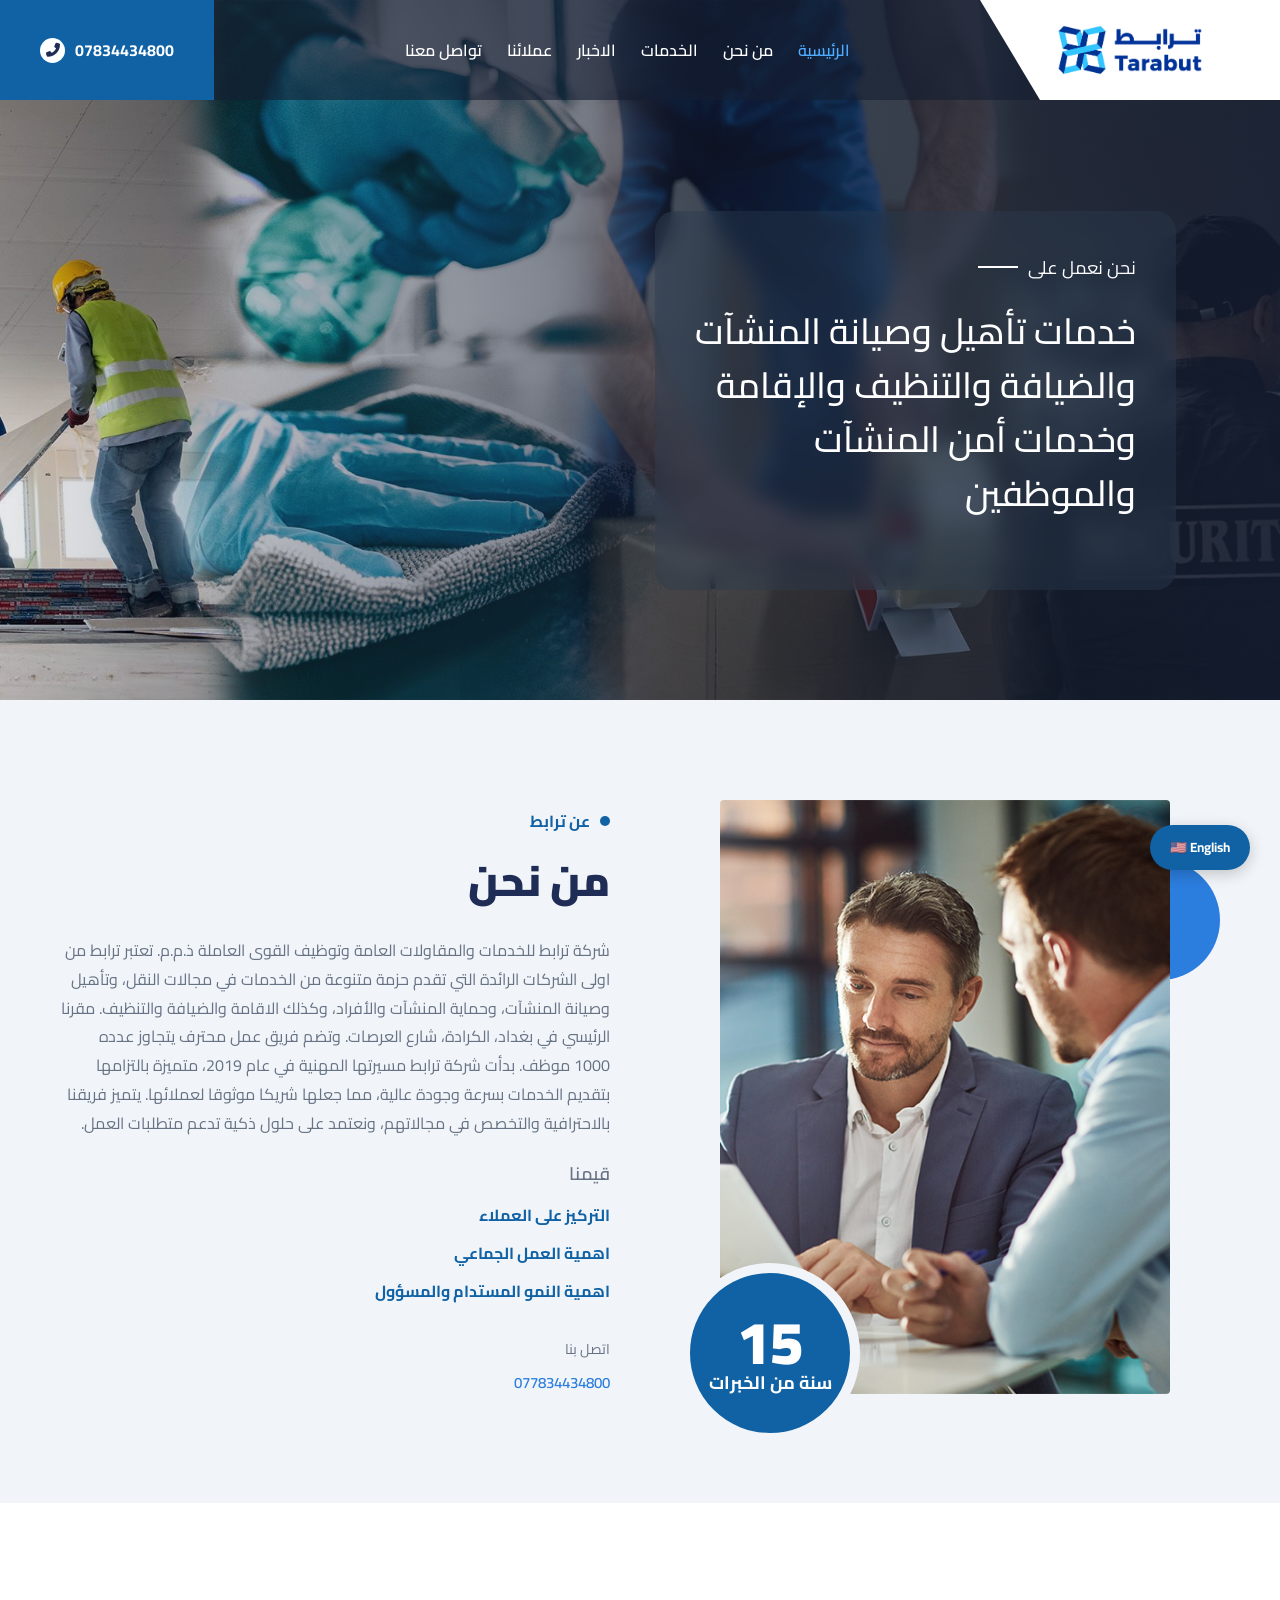
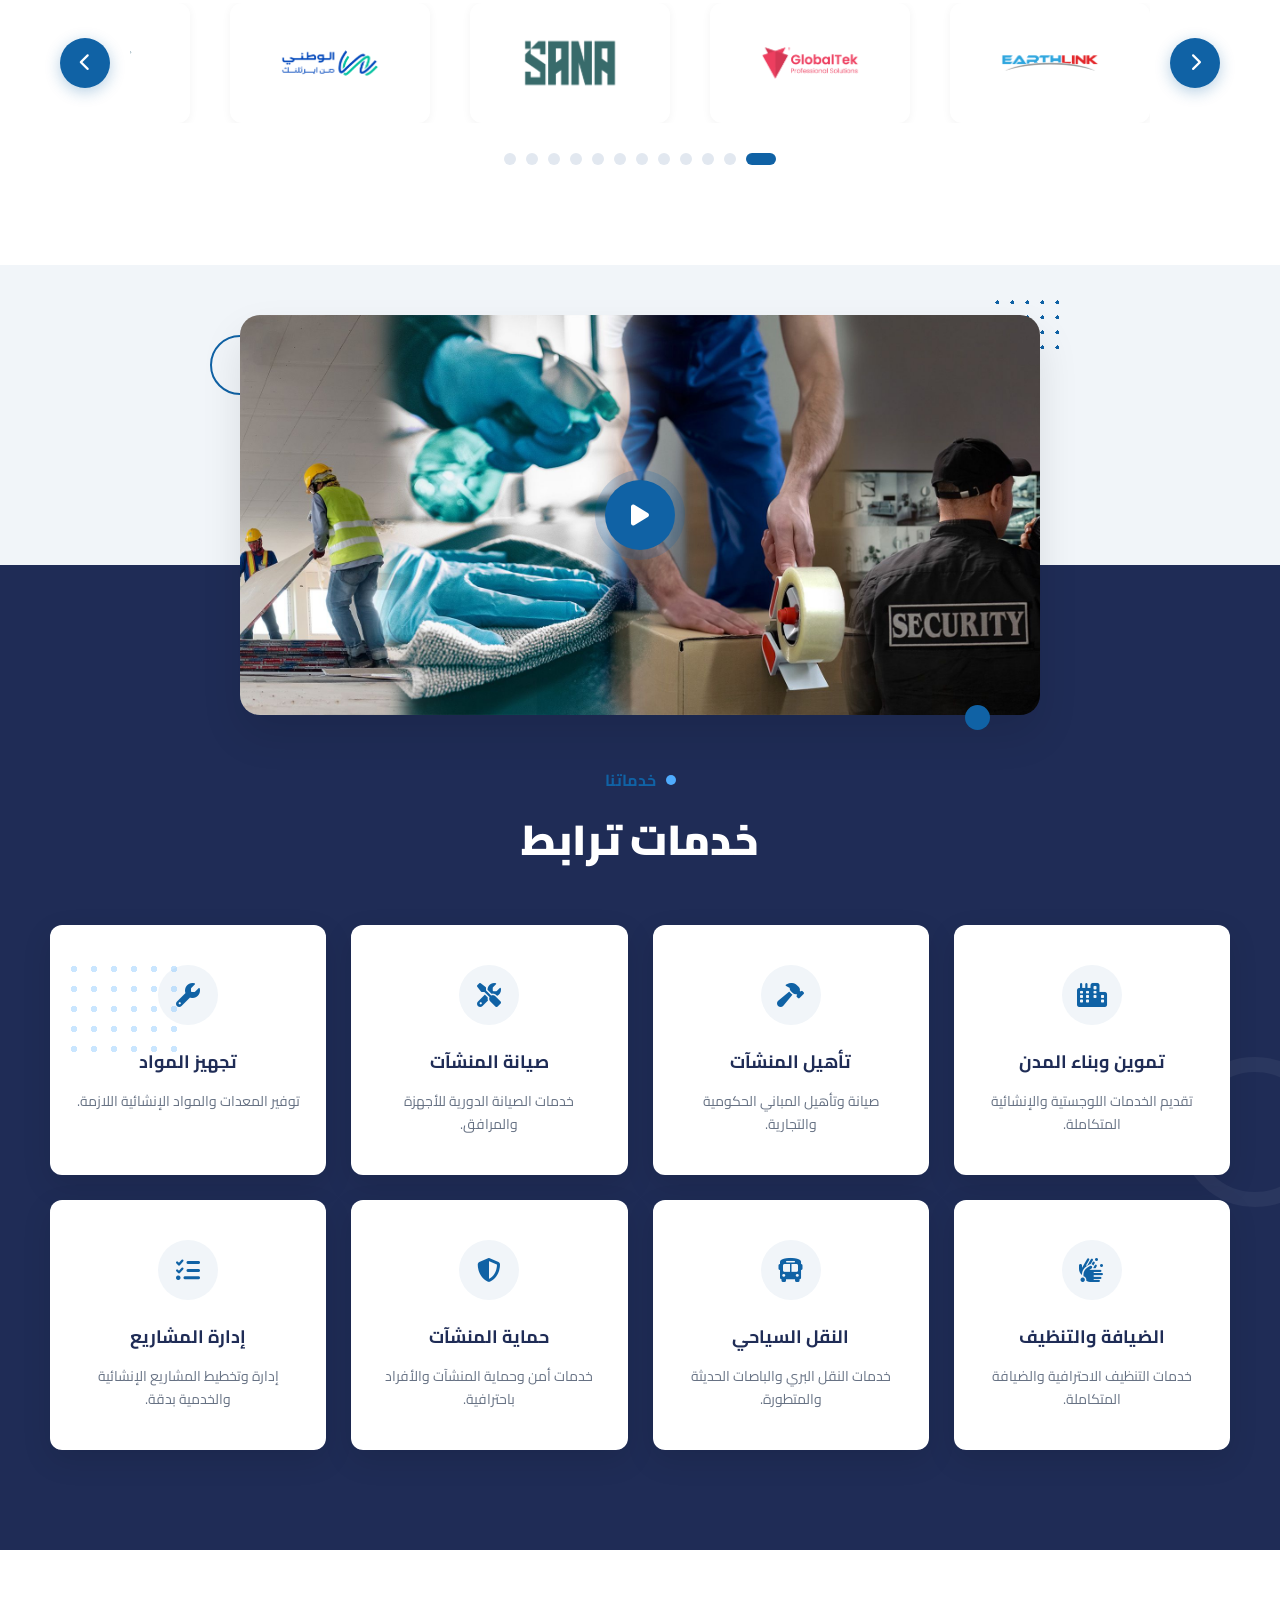
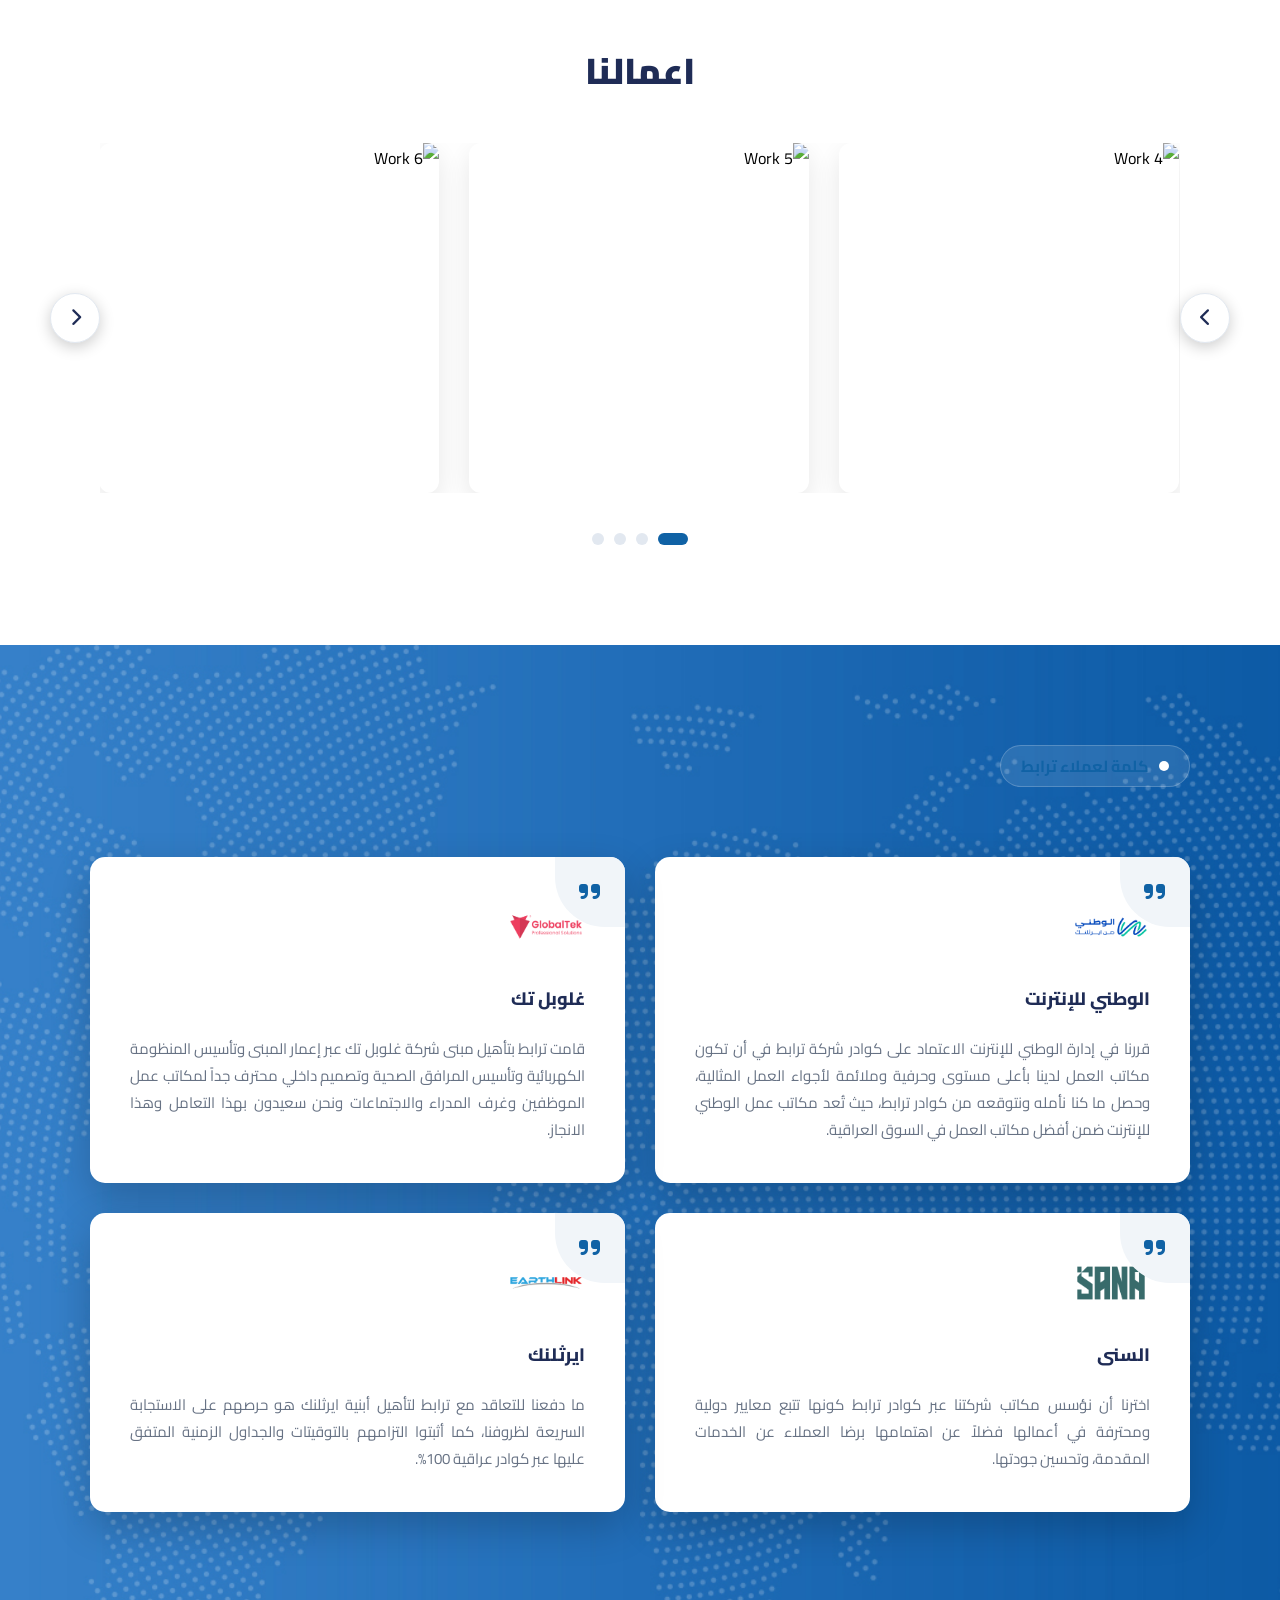
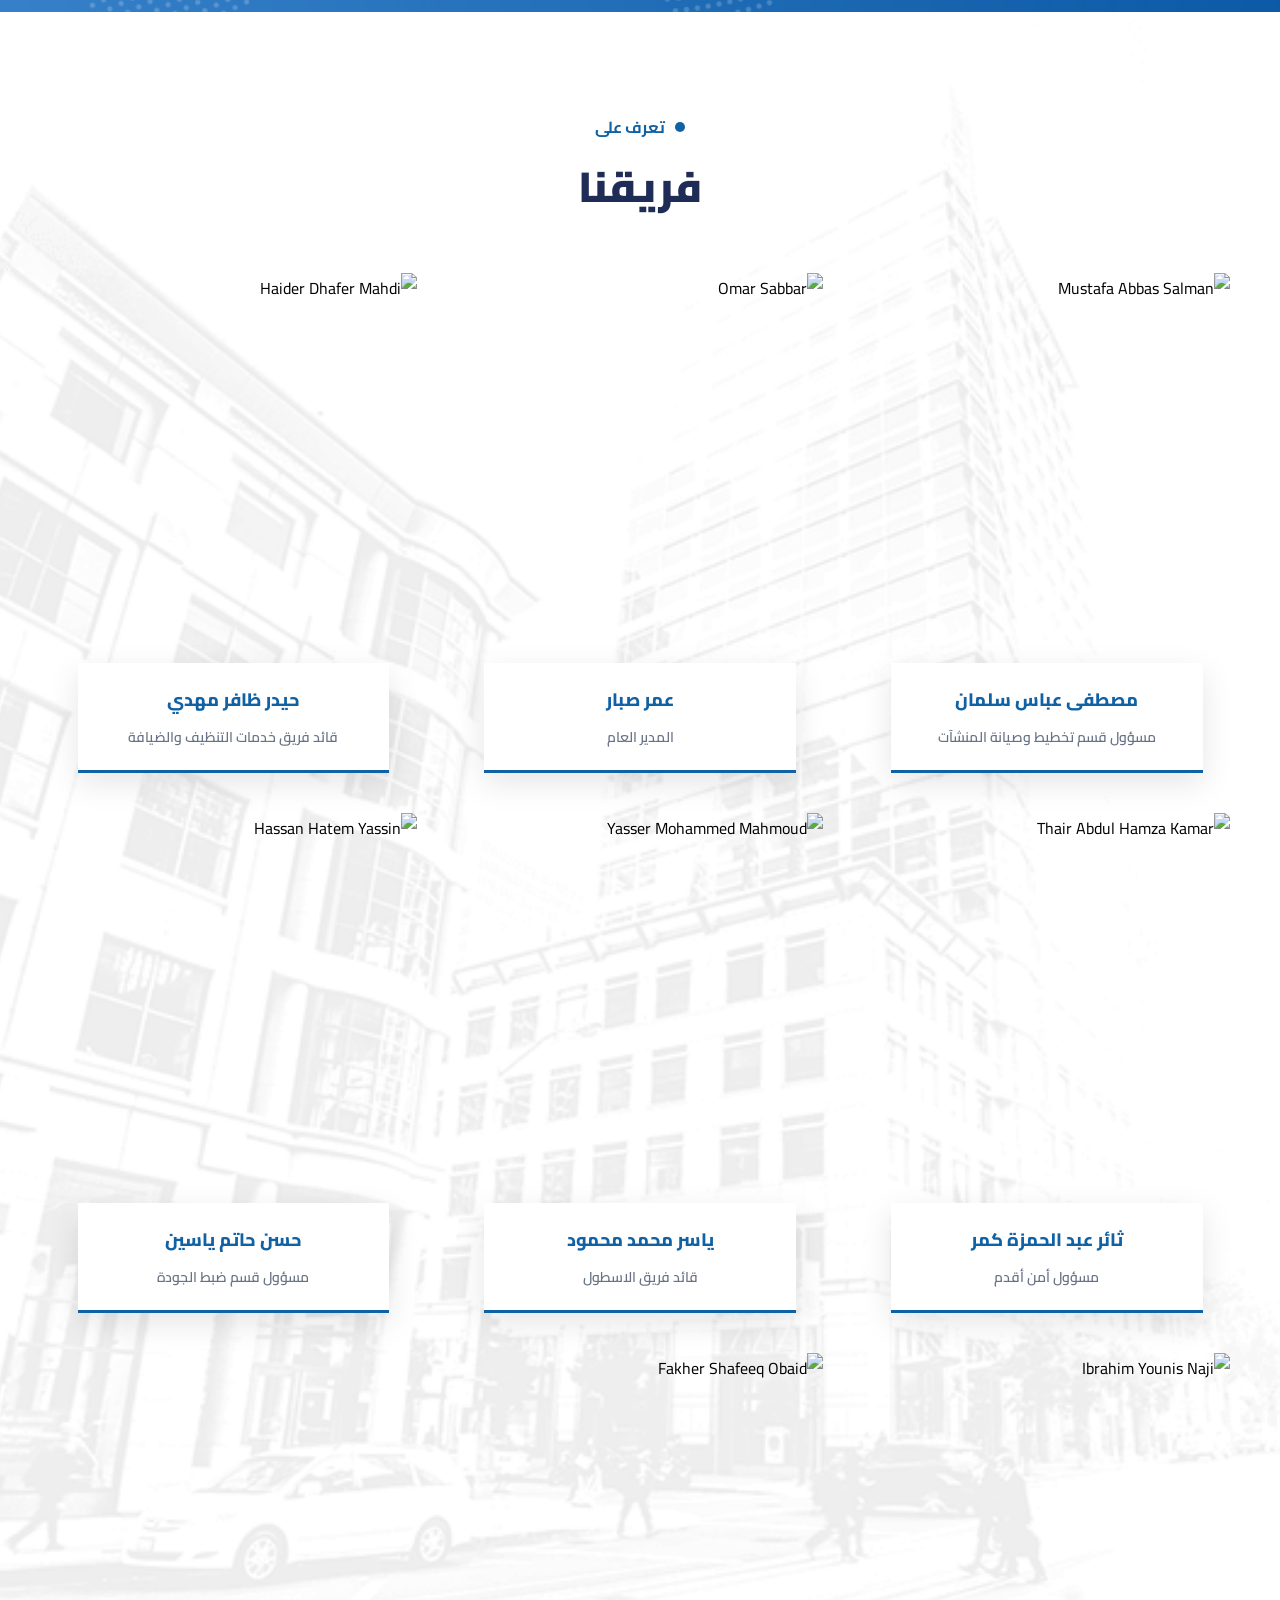
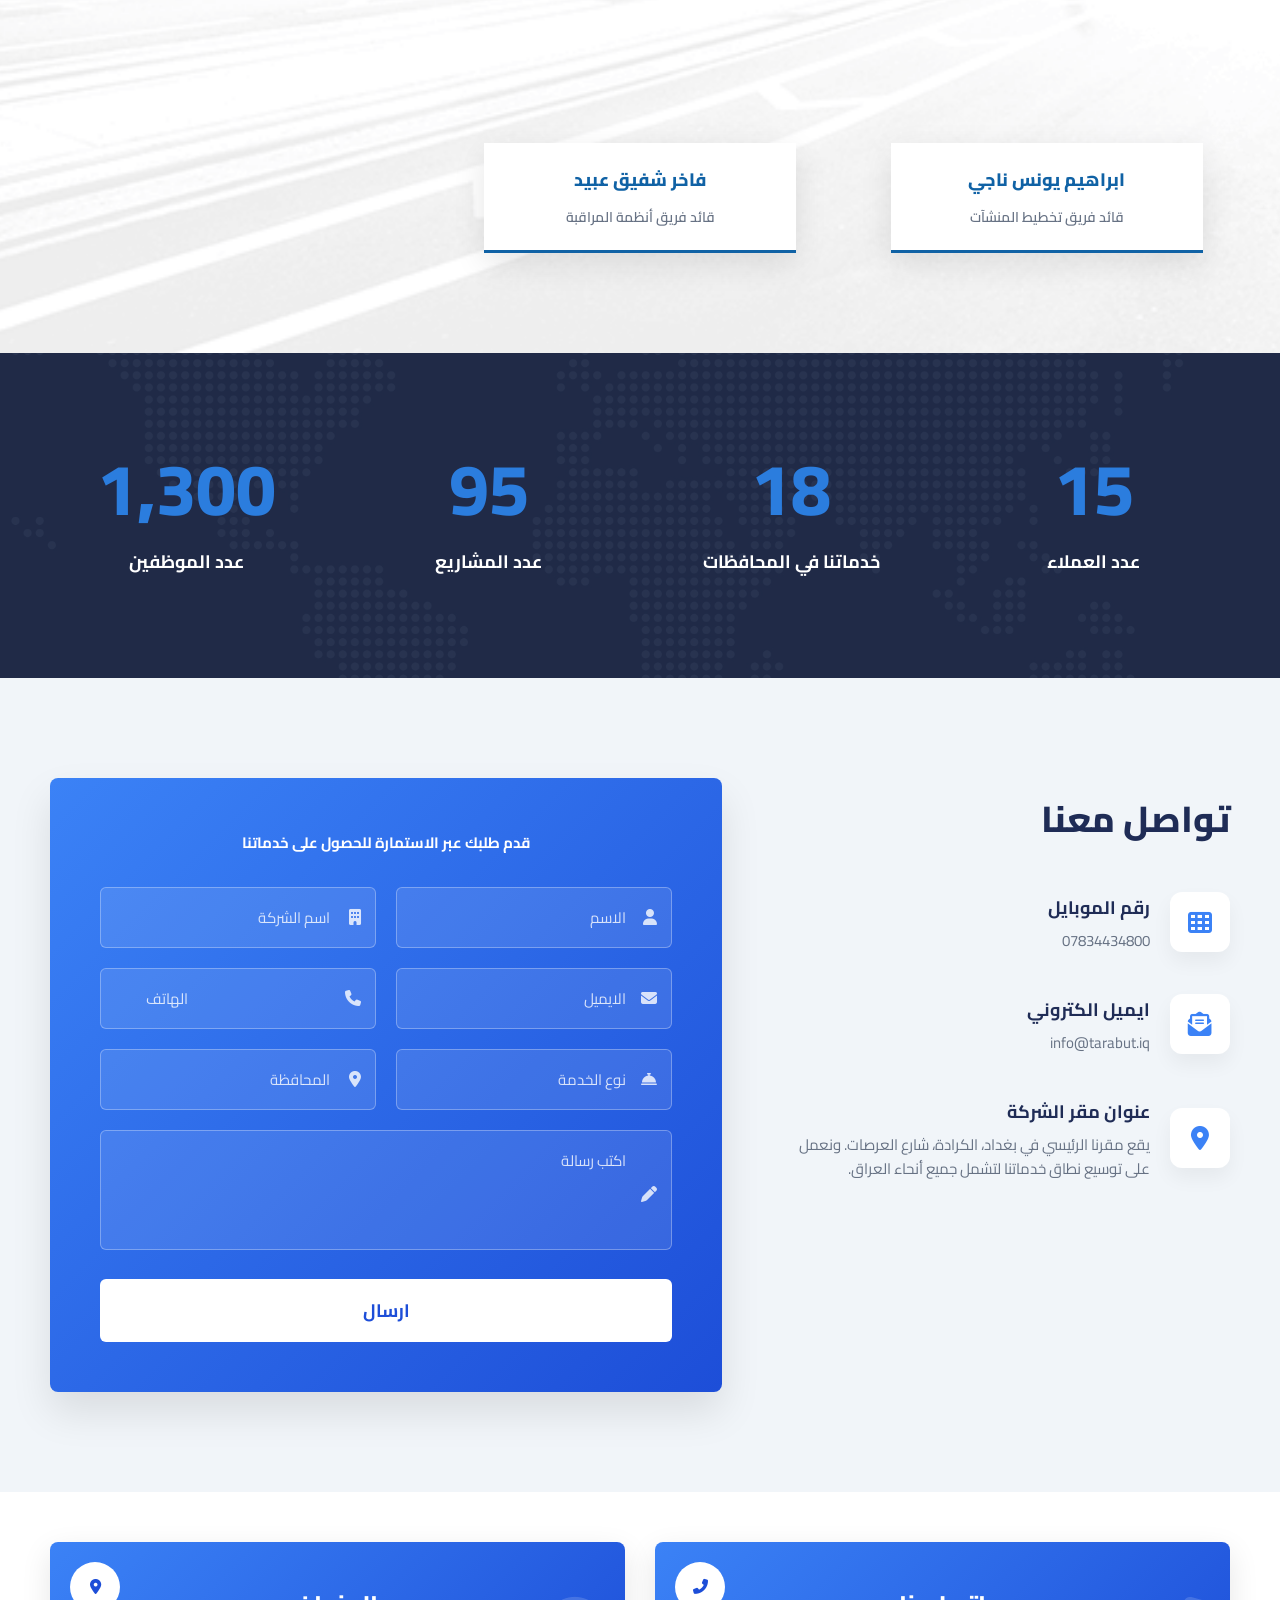
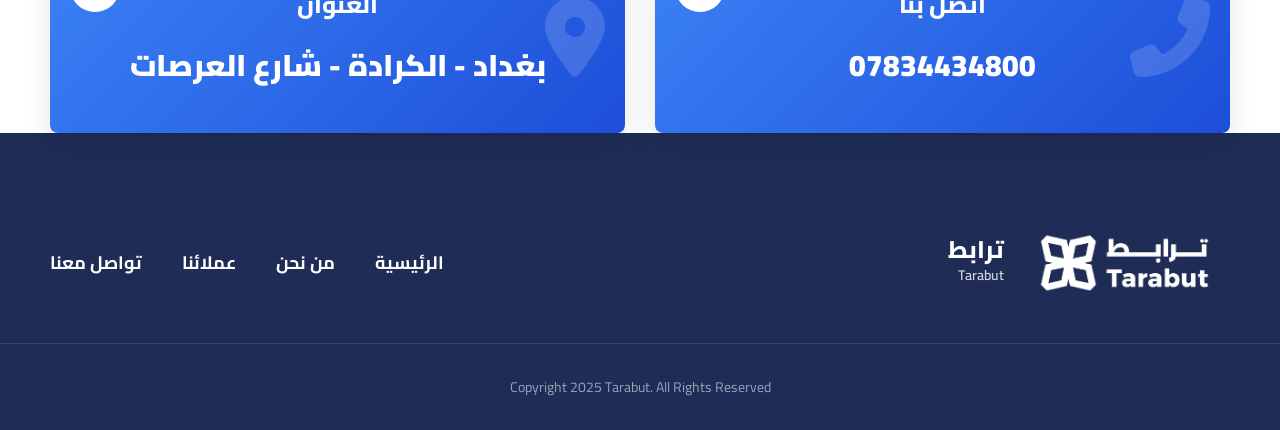
==== commit dfb5e0c9: "full site" ====
--- a/index.html
+++ b/index.html
@@ -40,11 +40,11 @@
         <ul>
           <li><a href="#" class="active" data-i18n="nav_home">الرئيسية</a></li>
           <li><a href="about.html" data-i18n="nav_about">من نحن</a></li>
-          <li><a href="#" data-i18n="nav_services">الخدمات</a></li>
-          <li><a href="#" data-i18n="nav_news">الاخبار</a></li>
-          <li><a href="#clients" data-i18n="nav_clients">عملائنا</a></li>
-          <li><a href="#work" data-i18n="nav_work">اعمالنا</a></li>
-          <li><a href="#contact" data-i18n="nav_contact">تواصل معنا</a></li>
+          <li><a href="services.html" data-i18n="nav_services">الخدمات</a></li>
+          <li><a href="news.html" data-i18n="nav_news">الاخبار</a></li>
+          <li><a href="clients.html" data-i18n="nav_clients">عملائنا</a></li>
+
+          <li><a href="contact.html" data-i18n="nav_contact">تواصل معنا</a></li>
         </ul>
       </nav>
 
@@ -601,7 +601,7 @@
           <ul>
             <li><a href="#" data-i18n="nav_home">الرئيسية</a></li>
             <li><a href="#" data-i18n="nav_about">من نحن</a></li>
-            <li><a href="#clients" data-i18n="nav_clients">عملاؤنا</a></li>
+            <li><a href="clients.html" data-i18n="nav_clients">عملائنا</a></li>
             <li><a href="#contact" data-i18n="nav_contact">تواصل معنا</a></li>
           </ul>
         </nav>
--- a/css/style.css
+++ b/css/style.css
@@ -25,6 +25,10 @@
 @import url('components/contact.css');
 @import url('components/features.css');
 @import url('components/values.css');
+@import url('components/page-services.css');
+@import url('components/page-clients.css');
+@import url('components/contact-page.css');
+@import url('components/form-full.css');
 @import url('components/footer.css');
 
 /* Responsive Styles */
